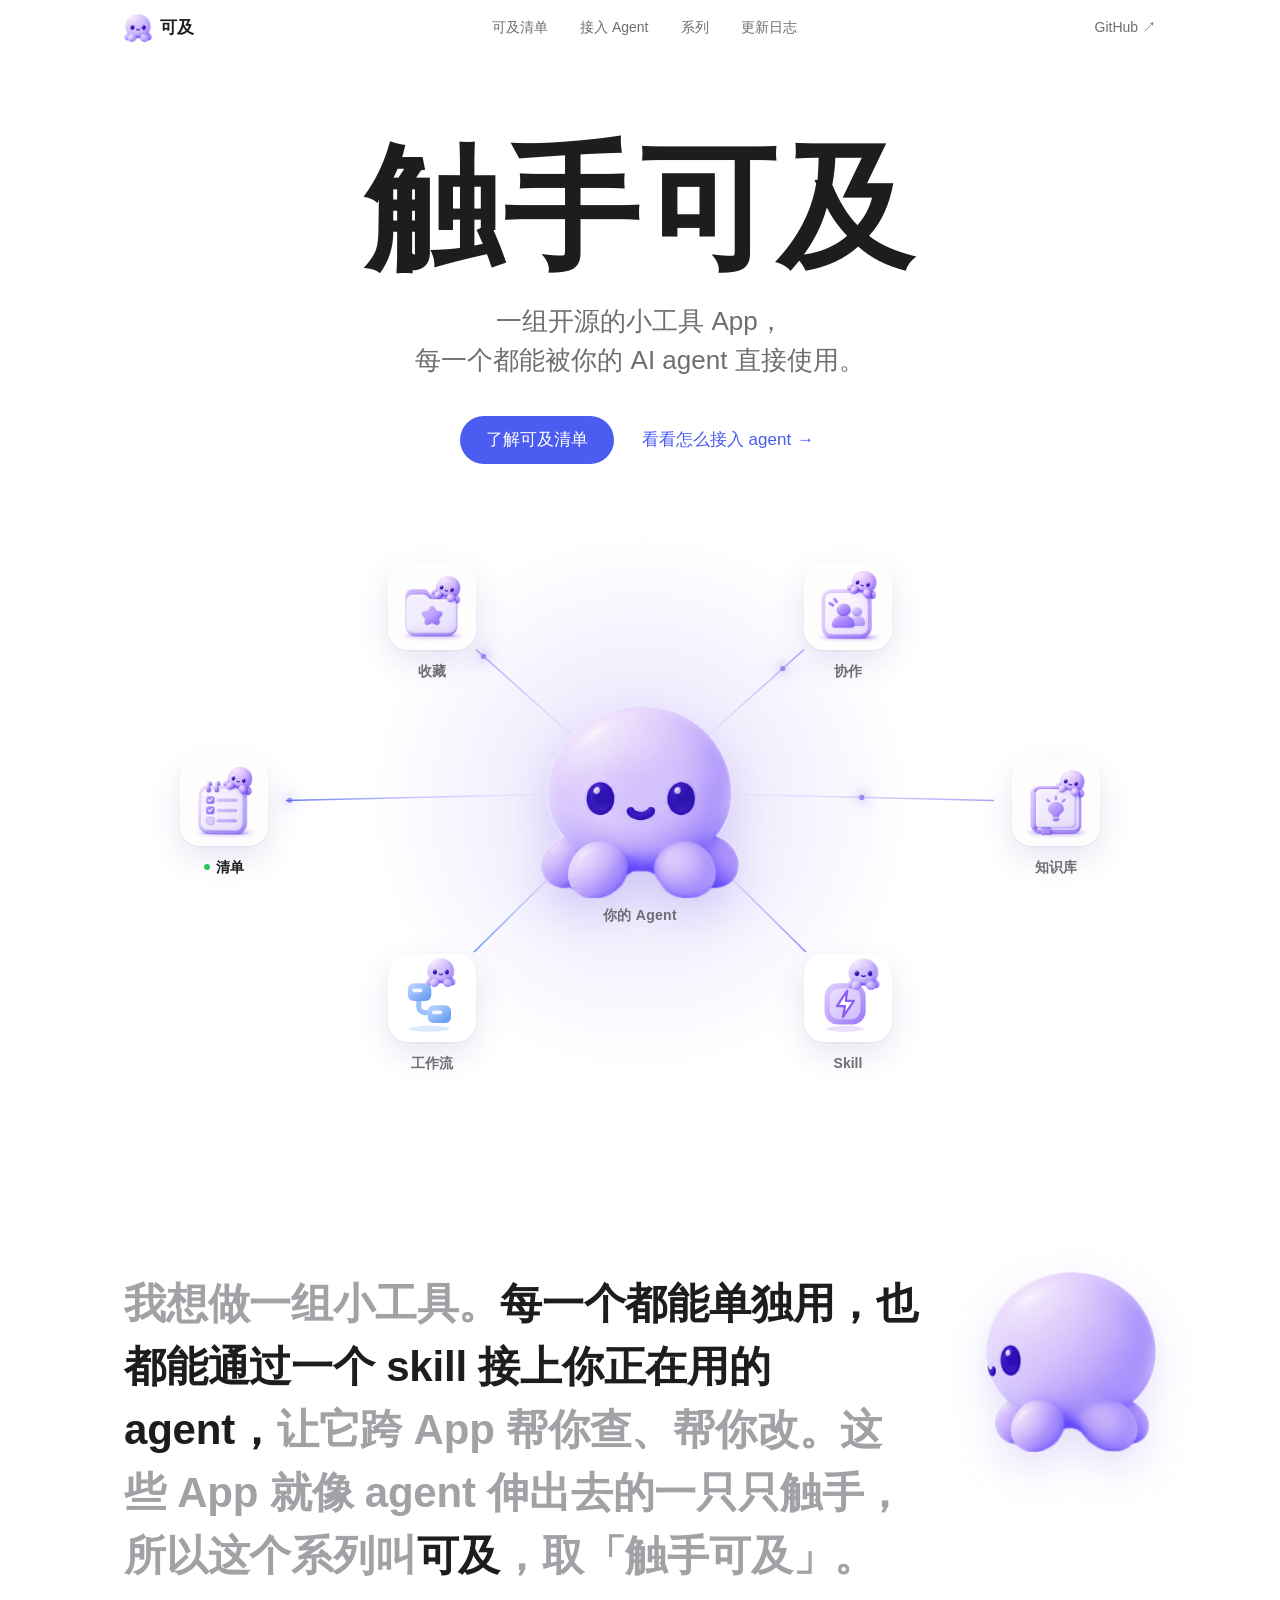
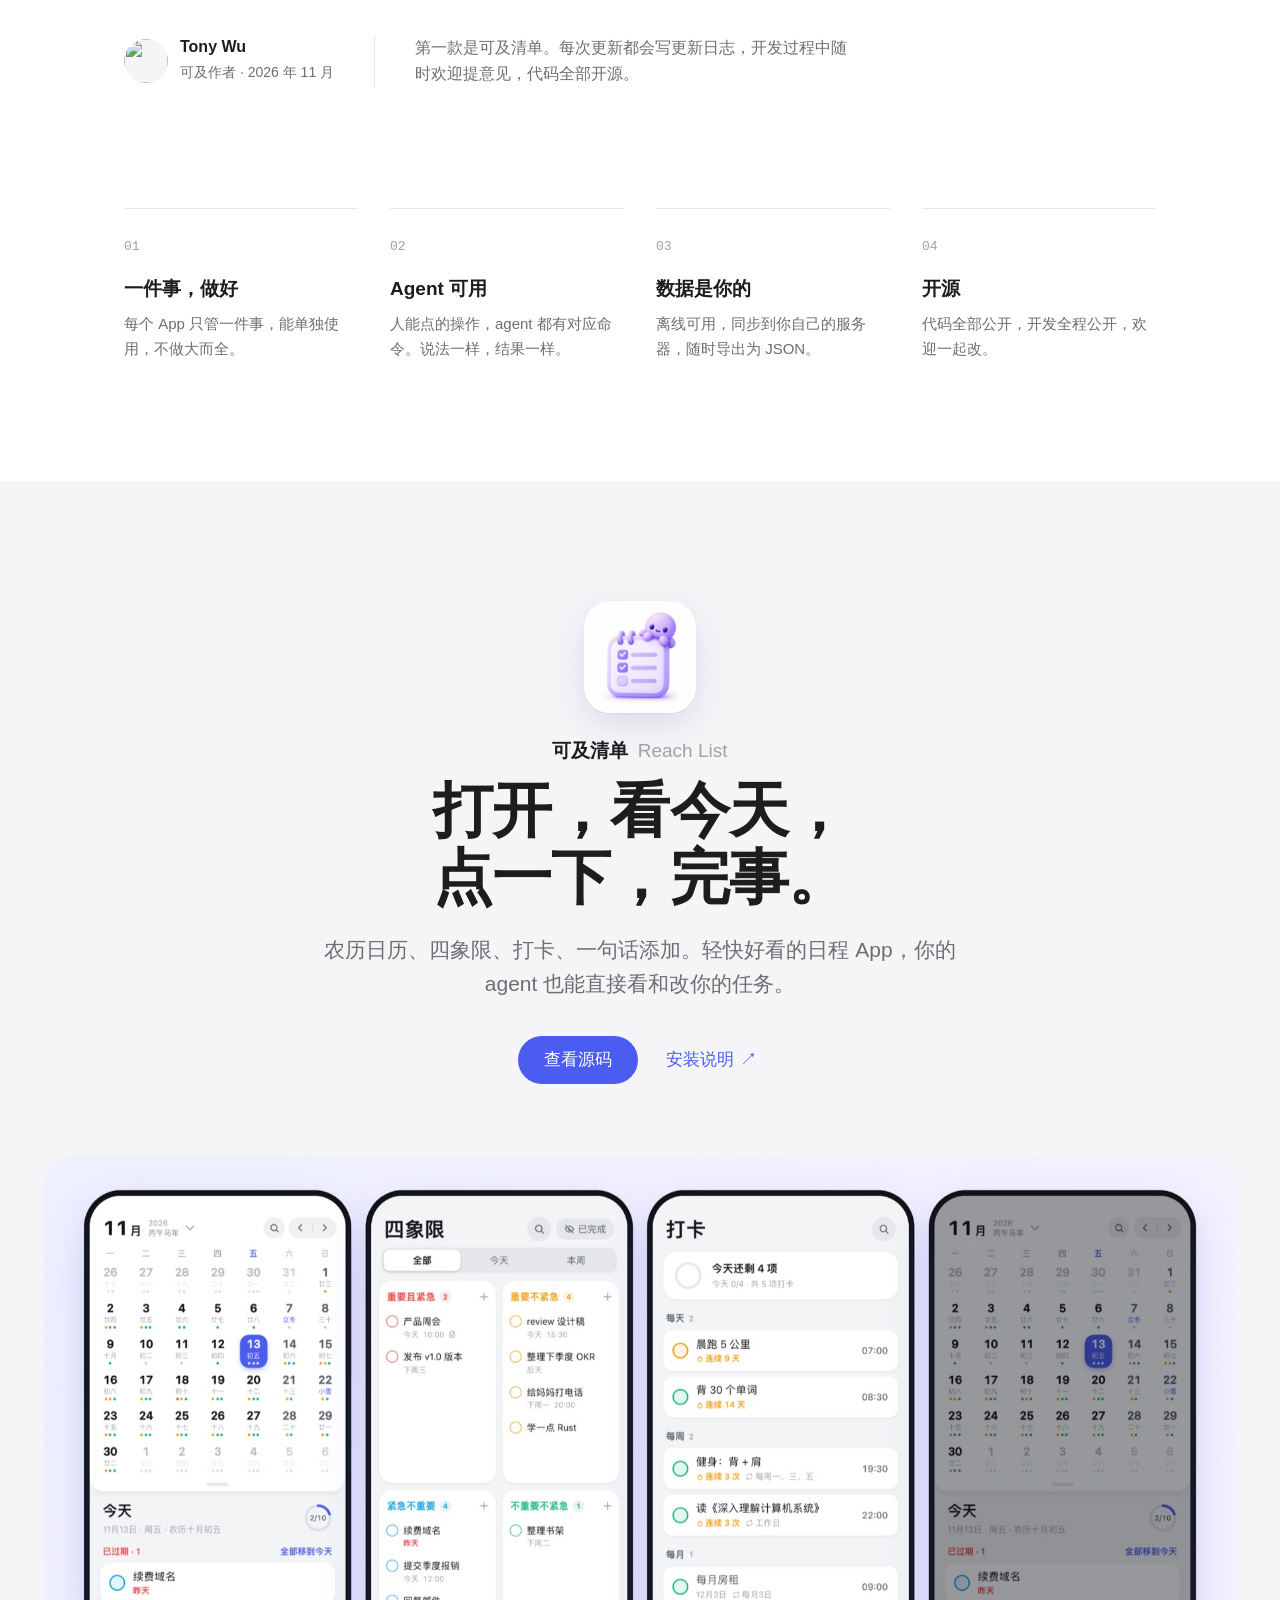
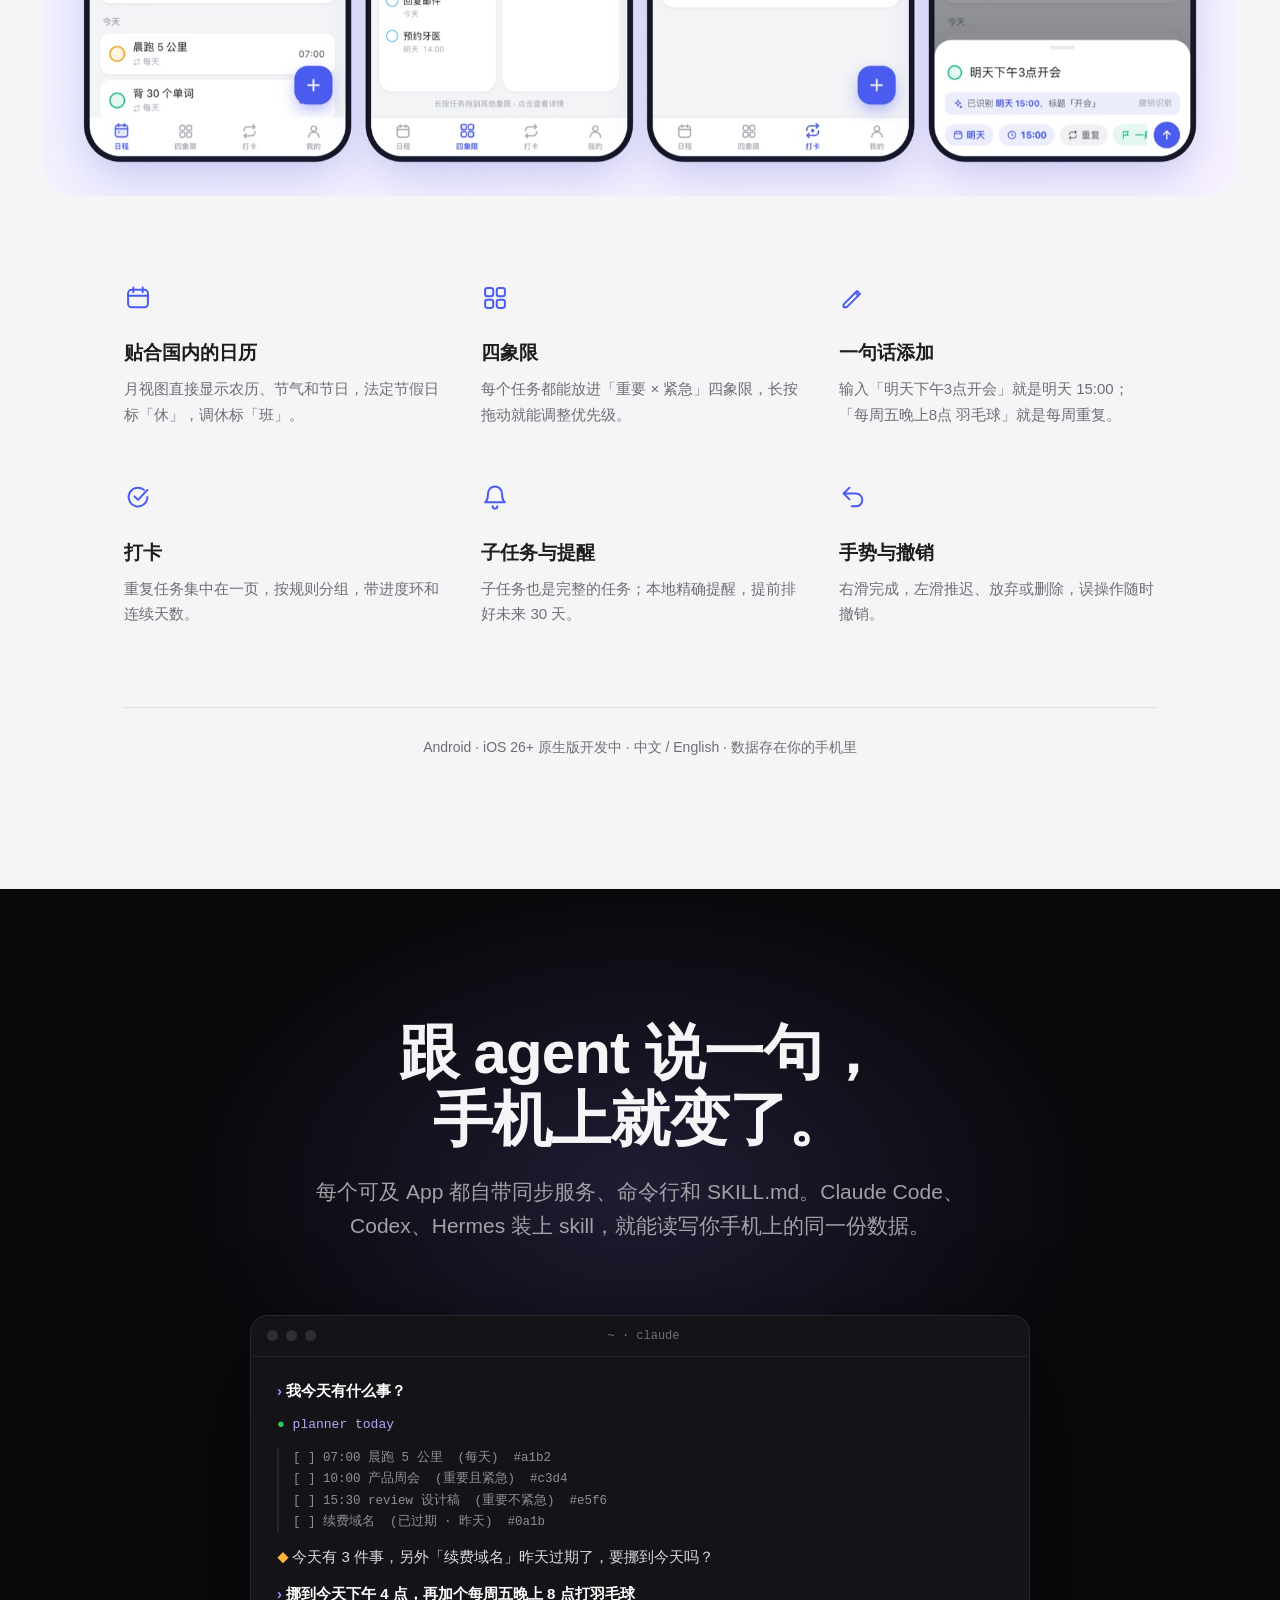
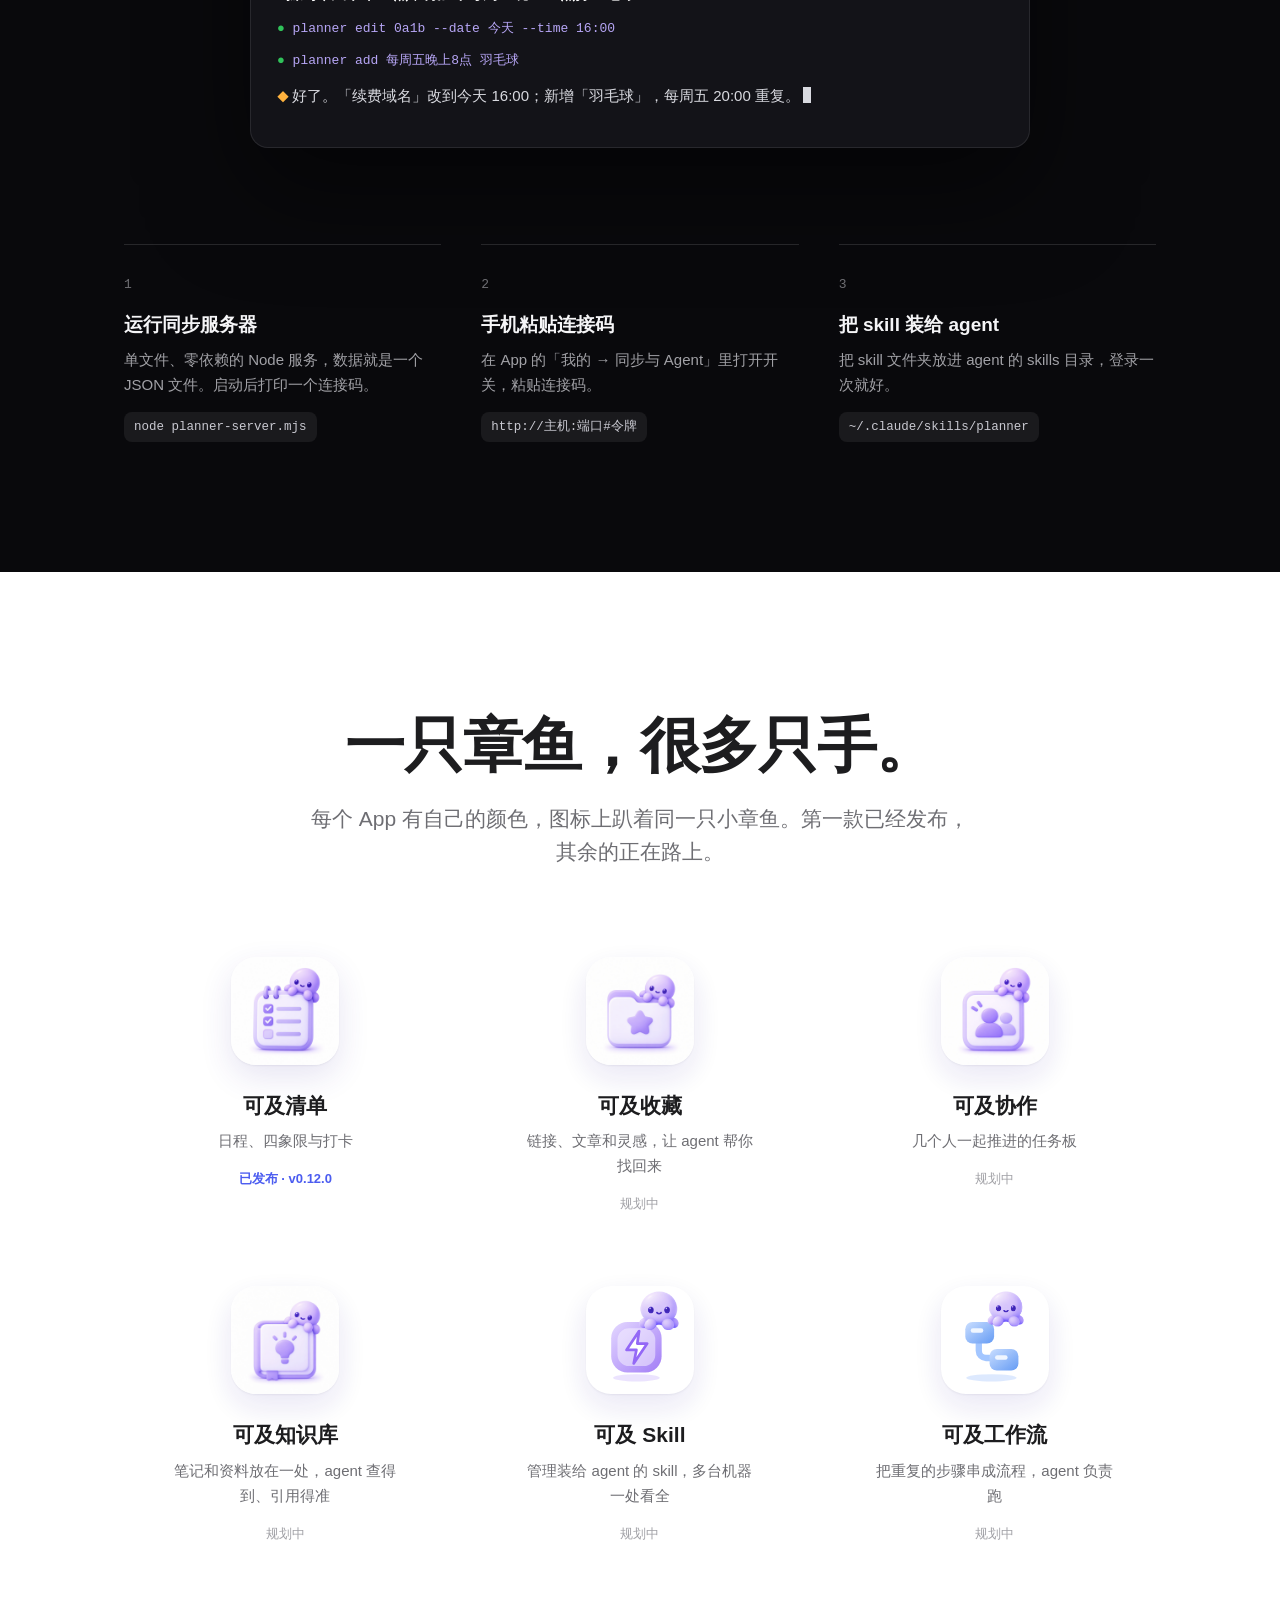
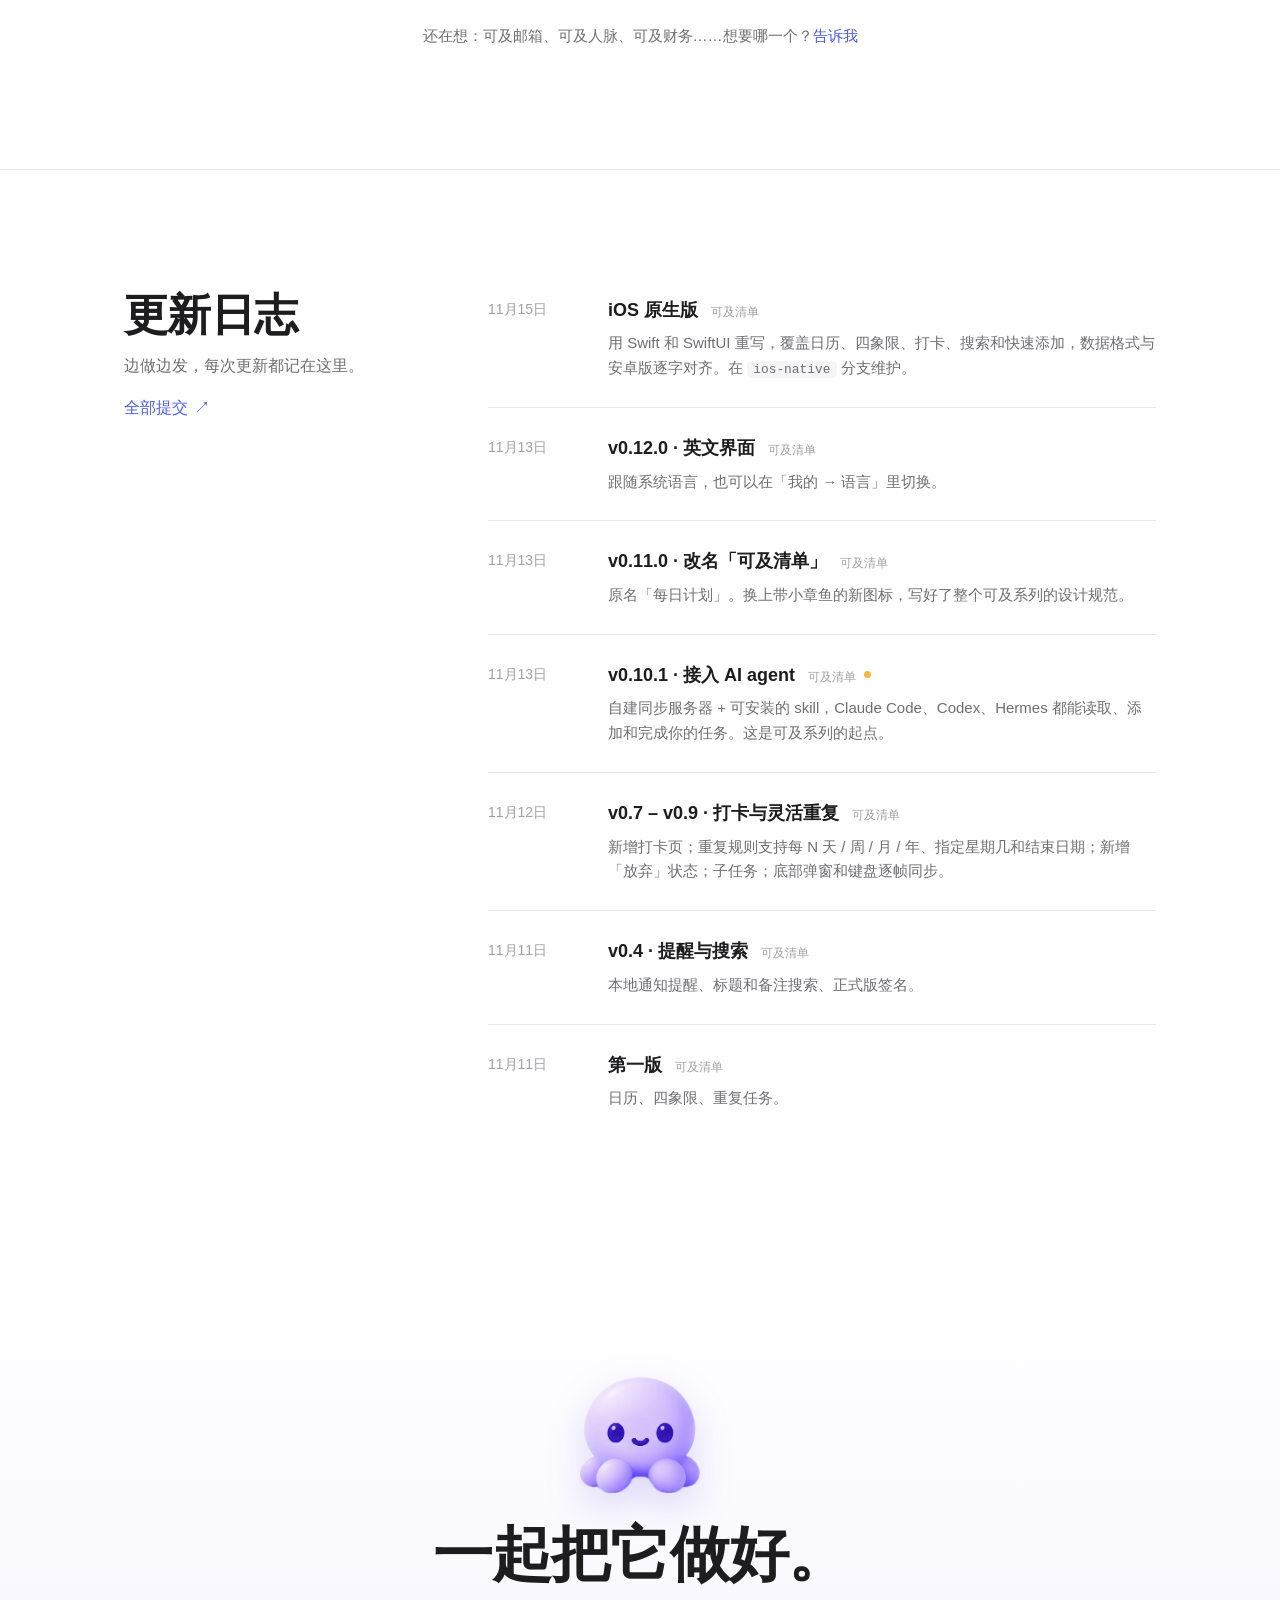
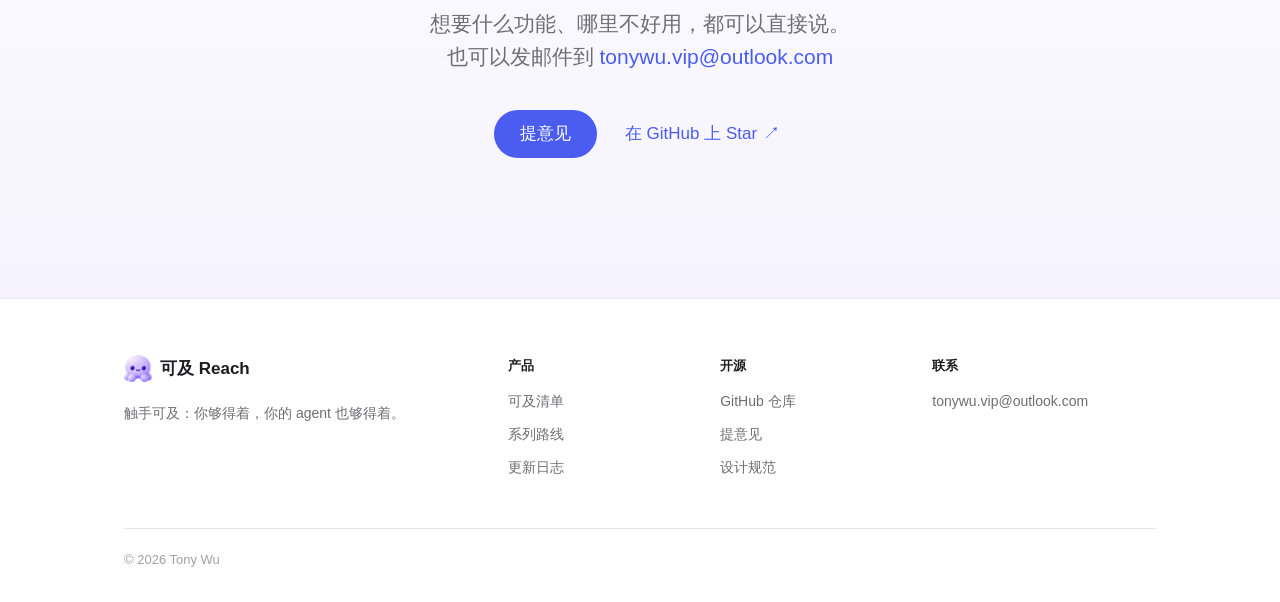
==== index.html @ 7303268c "Add the 可及 (Reach) series website Landing page for the Reach family of agent-ready apps: hero with t" ====
<!doctype html>
<html lang="zh-CN">
<head>
<meta charset="utf-8">
<meta name="viewport" content="width=device-width, initial-scale=1, viewport-fit=cover">
<title>可及 · 触手可及</title>
<meta name="description" content="可及（Reach）是一组开源的小工具 App：清单、收藏、协作、知识库、Skill、工作流……每一个都能通过一个 skill 接入你正在用的 AI agent。">
<meta property="og:title" content="可及 · 触手可及">
<meta property="og:description" content="一组能被你的 AI agent 直接使用的开源工具 App。第一款：可及清单。">
<meta property="og:image" content="assets/list-hero.jpg">
<meta name="theme-color" content="#FFFFFF" media="(prefers-color-scheme: light)">
<meta name="theme-color" content="#0B0B0E" media="(prefers-color-scheme: dark)">
<link rel="icon" href="assets/favicon-64.png?v=2" type="image/png" sizes="64x64">
<link rel="icon" href="favicon.ico?v=2" sizes="any">
<link rel="apple-touch-icon" href="assets/apple-touch-icon.png">
<link rel="stylesheet" href="style.css">
</head>
<body>

<!-- Mascot + family icons. Every icon: pastel object, lavender octopus peeking over its top-right corner. -->
<svg width="0" height="0" style="position:absolute" aria-hidden="true">
  <defs>
    <linearGradient id="g-violet" x1="0" y1="0" x2="1" y2="1"><stop offset="0" stop-color="#E2D5FF"/><stop offset="1" stop-color="#9A72F6"/></linearGradient>
    <linearGradient id="g-blue" x1="0" y1="0" x2="1" y2="1"><stop offset="0" stop-color="#C6DCFF"/><stop offset="1" stop-color="#5893F4"/></linearGradient>
    <symbol id="i-skill" viewBox="0 0 120 120">
      <ellipse cx="56" cy="102" rx="26" ry="4" fill="#8B5CF6" opacity=".18"/>
      <rect x="28" y="40" width="56" height="56" rx="18" fill="url(#g-violet)"/>
      <rect x="35" y="47" width="42" height="42" rx="13" fill="#F6F1FF" opacity=".55"/>
      <path d="M59 50 45 71h11l-3 15 15-22H57z" fill="#fff" stroke="#8B5CF6" stroke-width="3" stroke-linejoin="round"/>
      <image href="assets/octo-front.png" x="59" y="6" width="44" height="43"/>
    </symbol>
    <symbol id="i-flow" viewBox="0 0 120 120">
      <ellipse cx="56" cy="102" rx="28" ry="4" fill="#3B82F6" opacity=".18"/>
      <path d="M42 60v12a8 8 0 0 0 8 8h6" fill="none" stroke="#9CC2FF" stroke-width="7" stroke-linecap="round"/>
      <rect x="27" y="40" width="32" height="24" rx="8" fill="url(#g-blue)"/>
      <rect x="54" y="70" width="32" height="24" rx="8" fill="url(#g-blue)"/>
      <rect x="33" y="47" width="14" height="5" rx="2.5" fill="#EFF6FF"/>
      <rect x="60" y="77" width="14" height="5" rx="2.5" fill="#EFF6FF"/>
      <image href="assets/octo-front.png" x="52" y="6" width="40" height="39"/>
    </symbol>
  </defs>
</svg>

<header class="nav" id="top">
  <div class="wrap nav-in">
    <a class="brand" href="#top" aria-label="可及首页">
      <img class="brand-octo" src="assets/octo-128.png" alt="" width="28" height="27">
      <span>可及</span>
    </a>
    <nav class="nav-links">
      <a href="#list">可及清单</a>
      <a href="#agent">接入 Agent</a>
      <a href="#family">系列</a>
      <a href="#changelog">更新日志</a>
    </nav>
    <a class="nav-gh" href="https://github.com/TonyWu2333/reachlist" target="_blank" rel="noopener">GitHub <span aria-hidden="true">↗</span></a>
  </div>
</header>

<main>

<!-- ============ Hero ============ -->
<section class="hero">
  <div class="wrap">
    <h1>触手可及</h1>
    <p class="hero-sub">一组开源的小工具 App，<br>每一个都能被你的 AI agent 直接使用。</p>
    <div class="hero-cta">
      <a class="btn btn-primary" href="#list">了解可及清单</a>
      <a class="btn btn-text" href="#agent">看看怎么接入 agent <span aria-hidden="true">→</span></a>
    </div>
  </div>

  <div class="stage" id="stage" aria-label="你的 agent 通过触手连接可及系列的各个 App">
    <svg class="arms" id="arms" aria-hidden="true"></svg>
    <div class="core">
      <img class="octo" src="assets/octo-front.png" alt="">
      <span class="core-label">你的 Agent</span>
    </div>
    <a class="orb live" href="#list" style="--a:180deg; --c:#4B5CF0"><span class="icon"><img src="assets/list-icon.png" alt=""></span><b>清单</b></a>
    <a class="orb" href="#family"    style="--a:240deg; --c:#9B87F5"><span class="icon"><img src="assets/saved-icon.png" alt=""></span><b>收藏</b></a>
    <a class="orb" href="#family"    style="--a:300deg; --c:#9B87F5"><span class="icon"><img src="assets/team-icon.png" alt=""></span><b>协作</b></a>
    <a class="orb" href="#family"    style="--a:0deg; --c:#9B87F5"><span class="icon"><img src="assets/notes-icon.png" alt=""></span><b>知识库</b></a>
    <a class="orb" href="#family"    style="--a:60deg; --c:#8B5CF6"><span class="icon"><svg viewBox="0 0 120 120"><use href="#i-skill"/></svg></span><b>Skill</b></a>
    <a class="orb" href="#family"    style="--a:120deg; --c:#3B82F6"><span class="icon"><svg viewBox="0 0 120 120"><use href="#i-flow"/></svg></span><b>工作流</b></a>
  </div>
</section>

<!-- ============ Manifesto ============ -->
<section class="manifesto" id="story">
  <div class="wrap">
    <img class="m-octo" src="assets/octo-side.png" alt="" loading="lazy">
    <p class="m-text">我想做一组小工具。<strong>每一个都能单独用，也都能通过一个 skill 接上你正在用的 agent，</strong>让它跨 App 帮你查、帮你改。这些 App 就像 agent 伸出去的一只只触手，所以这个系列叫<strong>可及</strong>，取「触手可及」。</p>
    <div class="m-foot">
      <div class="m-author">
        <img src="https://github.com/TonyWu2333.png?size=96" alt="" width="44" height="44" loading="lazy">
        <div><b>Tony Wu</b><span>可及作者 · 2026 年 11 月</span></div>
      </div>
      <p class="m-note">第一款是可及清单。每次更新都会写更新日志，开发过程中随时欢迎提意见，代码全部开源。</p>
    </div>

    <div class="principles">
      <div><span>01</span><h3>一件事，做好</h3><p>每个 App 只管一件事，能单独使用，不做大而全。</p></div>
      <div><span>02</span><h3>Agent 可用</h3><p>人能点的操作，agent 都有对应命令。说法一样，结果一样。</p></div>
      <div><span>03</span><h3>数据是你的</h3><p>离线可用，同步到你自己的服务器，随时导出为 JSON。</p></div>
      <div><span>04</span><h3>开源</h3><p>代码全部公开，开发全程公开，欢迎一起改。</p></div>
    </div>
  </div>
</section>

<!-- ============ Reach List ============ -->
<section class="product" id="list">
  <div class="wrap">
    <div class="product-head">
      <img class="product-icon" src="assets/list-icon.png" alt="可及清单图标" width="112" height="112">
      <p class="product-name">可及清单 <span>Reach List</span></p>
      <h2>打开，看今天，<br>点一下，完事。</h2>
      <p class="lead">农历日历、四象限、打卡、一句话添加。轻快好看的日程 App，你的 agent 也能直接看和改你的任务。</p>
      <div class="product-cta">
        <a class="btn btn-primary" href="https://github.com/TonyWu2333/reachlist" target="_blank" rel="noopener">查看源码</a>
        <a class="btn btn-text" href="https://github.com/TonyWu2333/reachlist#-安装" target="_blank" rel="noopener">安装说明 <span aria-hidden="true">↗</span></a>
      </div>
    </div>
  </div>

  <div class="wrap wide">
    <figure class="screens"><img src="assets/list-hero.jpg" alt="可及清单界面：日历、四象限、打卡、快速添加" loading="lazy"></figure>
  </div>

  <div class="wrap">
    <div class="features">
      <div>
        <svg viewBox="0 0 24 24"><rect x="3.5" y="5" width="17" height="15" rx="3"/><path d="M3.5 10h17M8 3v4M16 3v4"/></svg>
        <h3>贴合国内的日历</h3><p>月视图直接显示农历、节气和节日，法定节假日标「休」，调休标「班」。</p>
      </div>
      <div>
        <svg viewBox="0 0 24 24"><rect x="3.5" y="3.5" width="7" height="7" rx="2"/><rect x="13.5" y="3.5" width="7" height="7" rx="2"/><rect x="3.5" y="13.5" width="7" height="7" rx="2"/><rect x="13.5" y="13.5" width="7" height="7" rx="2"/></svg>
        <h3>四象限</h3><p>每个任务都能放进「重要 × 紧急」四象限，长按拖动就能调整优先级。</p>
      </div>
      <div>
        <svg viewBox="0 0 24 24"><path d="M4 17.5V20h2.5L18 8.5 15.5 6z"/><path d="M14 7.5 16.5 10"/></svg>
        <h3>一句话添加</h3><p>输入「明天下午3点开会」就是明天 15:00；「每周五晚上8点 羽毛球」就是每周重复。</p>
      </div>
      <div>
        <svg viewBox="0 0 24 24"><path d="M20 12a8 8 0 1 1-3-6.2"/><path d="m9 11.5 3 3 8-8.5"/></svg>
        <h3>打卡</h3><p>重复任务集中在一页，按规则分组，带进度环和连续天数。</p>
      </div>
      <div>
        <svg viewBox="0 0 24 24"><path d="M6 9a6 6 0 1 1 12 0c0 6 2.5 7.5 2.5 7.5h-17S6 15 6 9z"/><path d="M10 20a2 2 0 0 0 4 0"/></svg>
        <h3>子任务与提醒</h3><p>子任务也是完整的任务；本地精确提醒，提前排好未来 30 天。</p>
      </div>
      <div>
        <svg viewBox="0 0 24 24"><path d="M9 14 4 9l5-5"/><path d="M4 9h10.5a5.5 5.5 0 0 1 0 11H11"/></svg>
        <h3>手势与撤销</h3><p>右滑完成，左滑推迟、放弃或删除，误操作随时撤销。</p>
      </div>
    </div>
    <p class="specs">Android&nbsp;·&nbsp;iOS 26+ 原生版开发中&nbsp;·&nbsp;中文 / English&nbsp;·&nbsp;数据存在你的手机里</p>
  </div>
</section>

<!-- ============ Agent ============ -->
<section class="agent" id="agent">
  <div class="wrap">
    <div class="agent-head">
      <h2>跟 agent 说一句，<br>手机上就变了。</h2>
      <p class="lead">每个可及 App 都自带同步服务、命令行和 SKILL.md。Claude Code、Codex、Hermes 装上 skill，就能读写你手机上的同一份数据。</p>
    </div>

    <div class="term" role="img" aria-label="和 agent 对话的示例">
      <div class="term-bar"><i></i><i></i><i></i><span>~ · claude</span></div>
      <div class="term-body">
        <p class="t-user">我今天有什么事？</p>
        <p class="t-tool">planner today</p>
        <pre class="t-out">[ ] 07:00 晨跑 5 公里  (每天)  #a1b2
[ ] 10:00 产品周会  (重要且紧急)  #c3d4
[ ] 15:30 review 设计稿  (重要不紧急)  #e5f6
[ ] 续费域名  (已过期 · 昨天)  #0a1b</pre>
        <p class="t-ai">今天有 3 件事，另外「续费域名」昨天过期了，要挪到今天吗？</p>
        <p class="t-user">挪到今天下午 4 点，再加个每周五晚上 8 点打羽毛球</p>
        <p class="t-tool">planner edit 0a1b --date 今天 --time 16:00</p>
        <p class="t-tool">planner add 每周五晚上8点 羽毛球</p>
        <p class="t-ai">好了。「续费域名」改到今天 16:00；新增「羽毛球」，每周五 20:00 重复。<span class="caret"></span></p>
      </div>
    </div>

    <ol class="steps">
      <li>
        <span class="step-n">1</span>
        <h3>运行同步服务器</h3>
        <p>单文件、零依赖的 Node 服务，数据就是一个 JSON 文件。启动后打印一个连接码。</p>
        <code>node planner-server.mjs</code>
      </li>
      <li>
        <span class="step-n">2</span>
        <h3>手机粘贴连接码</h3>
        <p>在 App 的「我的 → 同步与 Agent」里打开开关，粘贴连接码。</p>
        <code>http://主机:端口#令牌</code>
      </li>
      <li>
        <span class="step-n">3</span>
        <h3>把 skill 装给 agent</h3>
        <p>把 skill 文件夹放进 agent 的 skills 目录，登录一次就好。</p>
        <code>~/.claude/skills/planner</code>
      </li>
    </ol>
  </div>
</section>

<!-- ============ Family ============ -->
<section class="family" id="family">
  <div class="wrap">
    <div class="section-head center">
      <h2>一只章鱼，很多只手。</h2>
      <p class="lead">每个 App 有自己的颜色，图标上趴着同一只小章鱼。第一款已经发布，其余的正在路上。</p>
    </div>

    <div class="lineup">
      <a class="lu live" href="#list">
        <span class="icon"><img src="assets/list-icon.png" alt=""></span>
        <h3>可及清单</h3>
        <p>日程、四象限与打卡</p>
        <span class="status on">已发布 · v0.12.0</span>
      </a>
      <div class="lu">
        <span class="icon"><img src="assets/saved-icon.png" alt=""></span>
        <h3>可及收藏</h3>
        <p>链接、文章和灵感，让 agent 帮你找回来</p>
        <span class="status">规划中</span>
      </div>
      <div class="lu">
        <span class="icon"><img src="assets/team-icon.png" alt=""></span>
        <h3>可及协作</h3>
        <p>几个人一起推进的任务板</p>
        <span class="status">规划中</span>
      </div>
      <div class="lu">
        <span class="icon"><img src="assets/notes-icon.png" alt=""></span>
        <h3>可及知识库</h3>
        <p>笔记和资料放在一处，agent 查得到、引用得准</p>
        <span class="status">规划中</span>
      </div>
      <div class="lu">
        <span class="icon"><svg viewBox="0 0 120 120"><use href="#i-skill"/></svg></span>
        <h3>可及 Skill</h3>
        <p>管理装给 agent 的 skill，多台机器一处看全</p>
        <span class="status">规划中</span>
      </div>
      <div class="lu">
        <span class="icon"><svg viewBox="0 0 120 120"><use href="#i-flow"/></svg></span>
        <h3>可及工作流</h3>
        <p>把重复的步骤串成流程，agent 负责跑</p>
        <span class="status">规划中</span>
      </div>
    </div>
    <p class="more">还在想：可及邮箱、可及人脉、可及财务……想要哪一个？<a href="https://github.com/TonyWu2333/reachlist/issues" target="_blank" rel="noopener">告诉我</a></p>
  </div>
</section>

<!-- ============ Changelog ============ -->
<section class="changelog" id="changelog">
  <div class="wrap log-grid">
    <div class="log-side">
      <h2>更新日志</h2>
      <p>边做边发，每次更新都记在这里。</p>
      <a class="btn btn-text" href="https://github.com/TonyWu2333/reachlist/commits/main" target="_blank" rel="noopener">全部提交 <span aria-hidden="true">↗</span></a>
    </div>
    <ol class="log">
      <li><time>11月15日</time><div><h3>iOS 原生版 <em>可及清单</em></h3><p>用 Swift 和 SwiftUI 重写，覆盖日历、四象限、打卡、搜索和快速添加，数据格式与安卓版逐字对齐。在 <code>ios-native</code> 分支维护。</p></div></li>
      <li><time>11月13日</time><div><h3>v0.12.0 · 英文界面 <em>可及清单</em></h3><p>跟随系统语言，也可以在「我的 → 语言」里切换。</p></div></li>
      <li><time>11月13日</time><div><h3>v0.11.0 · 改名「可及清单」 <em>可及清单</em></h3><p>原名「每日计划」。换上带小章鱼的新图标，写好了整个可及系列的设计规范。</p></div></li>
      <li class="key"><time>11月13日</time><div><h3>v0.10.1 · 接入 AI agent <em>可及清单</em></h3><p>自建同步服务器 + 可安装的 skill，Claude Code、Codex、Hermes 都能读取、添加和完成你的任务。这是可及系列的起点。</p></div></li>
      <li><time>11月12日</time><div><h3>v0.7 – v0.9 · 打卡与灵活重复 <em>可及清单</em></h3><p>新增打卡页；重复规则支持每 N 天 / 周 / 月 / 年、指定星期几和结束日期；新增「放弃」状态；子任务；底部弹窗和键盘逐帧同步。</p></div></li>
      <li><time>11月11日</time><div><h3>v0.4 · 提醒与搜索 <em>可及清单</em></h3><p>本地通知提醒、标题和备注搜索、正式版签名。</p></div></li>
      <li><time>11月11日</time><div><h3>第一版 <em>可及清单</em></h3><p>日历、四象限、重复任务。</p></div></li>
    </ol>
  </div>
</section>

<!-- ============ CTA ============ -->
<section class="join">
  <div class="wrap">
    <img class="join-octo" src="assets/octo-front.png" alt="" loading="lazy">
    <h2>一起把它做好。</h2>
    <p class="lead">想要什么功能、哪里不好用，都可以直接说。<br>也可以发邮件到 <a class="mail" href="mailto:tonywu.vip@outlook.com">tonywu.vip@outlook.com</a></p>
    <div class="hero-cta">
      <a class="btn btn-primary" href="https://github.com/TonyWu2333/reachlist/issues/new" target="_blank" rel="noopener">提意见</a>
      <a class="btn btn-text" href="https://github.com/TonyWu2333/reachlist" target="_blank" rel="noopener">在 GitHub 上 Star <span aria-hidden="true">↗</span></a>
    </div>
  </div>
</section>

</main>

<footer class="foot">
  <div class="wrap">
    <div class="foot-grid">
      <div class="foot-brand">
        <span class="brand">
          <img class="brand-octo" src="assets/octo-128.png" alt="" width="28" height="27">
          <span>可及 Reach</span>
        </span>
        <p>触手可及：你够得着，你的 agent 也够得着。</p>
      </div>
      <div class="foot-col">
        <h4>产品</h4>
        <a href="#list">可及清单</a>
        <a href="#family">系列路线</a>
        <a href="#changelog">更新日志</a>
      </div>
      <div class="foot-col">
        <h4>开源</h4>
        <a href="https://github.com/TonyWu2333/reachlist" target="_blank" rel="noopener">GitHub 仓库</a>
        <a href="https://github.com/TonyWu2333/reachlist/issues" target="_blank" rel="noopener">提意见</a>
        <a href="https://github.com/TonyWu2333/reachlist/blob/main/docs/DESIGN.md" target="_blank" rel="noopener">设计规范</a>
      </div>
      <div class="foot-col">
        <h4>联系</h4>
        <a href="mailto:tonywu.vip@outlook.com">tonywu.vip@outlook.com</a>
      </div>
    </div>
    <p class="foot-copy">© 2026 Tony Wu</p>
  </div>
</footer>

<script src="main.js"></script>
</body>
</html>
---- style.css ----
/* 可及 series site. Colours follow reachlist/docs/DESIGN.md; layout is editorial: type, space and hairlines, few boxes. */
:root {
  --bg: #FFFFFF;
  --bg-soft: #F5F5F7;
  --text: #1D1D1F;
  --text-2: #6E6E73;
  --text-3: #A1A1A6;
  --line: rgba(0, 0, 0, .09);
  --accent: #4B5CF0;
  --accent-soft: rgba(75, 92, 240, .09);
  --on-accent: #FFFFFF;
  --lavender: #B7A6F6;
  --reach: #FFB23E;
  --icon-shadow: 0 1px 2px rgba(20, 20, 50, .06), 0 12px 32px rgba(60, 40, 160, .12);
  --ease: cubic-bezier(.32, .72, 0, 1);
  --font: -apple-system, BlinkMacSystemFont, "PingFang SC", "HarmonyOS Sans SC", "MiSans", "Noto Sans SC", "Microsoft YaHei", sans-serif;
  --mono: ui-monospace, "SF Mono", "JetBrains Mono", Menlo, Consolas, monospace;
  color-scheme: light;
}
@media (prefers-color-scheme: dark) {
  :root {
    --bg: #0B0B0E;
    --bg-soft: #151518;
    --text: #F5F5F7;
    --text-2: #A1A1A6;
    --text-3: #6E6E73;
    --line: rgba(255, 255, 255, .11);
    --accent: #7C8AFF;
    --accent-soft: rgba(124, 138, 255, .14);
    --on-accent: #0B0B0E;
    --icon-shadow: 0 0 0 1px rgba(255, 255, 255, .08), 0 12px 32px rgba(0, 0, 0, .5);
    color-scheme: dark;
  }
}

* { box-sizing: border-box; }
html { scroll-behavior: smooth; scroll-padding-top: 64px; -webkit-text-size-adjust: 100%; }
body { margin: 0; background: var(--bg); color: var(--text); font: 400 17px/1.65 var(--font); -webkit-font-smoothing: antialiased; overflow-x: hidden; }
img { max-width: 100%; display: block; }
a { color: inherit; text-decoration: none; }
code { font-family: var(--mono); font-size: .86em; }
h1, h2, h3, h4, p { margin: 0; }
h1, h2 { font-weight: 700; letter-spacing: -.015em; line-height: 1.12; text-wrap: balance; }
.lead, .m-text { text-wrap: pretty; }

.wrap { max-width: 1080px; margin: 0 auto; padding: 0 24px; }
.wrap.wide { max-width: 1240px; }
.center { text-align: center; }
.lead { font-size: 21px; line-height: 1.6; color: var(--text-2); max-width: 32em; }
.center .lead { margin-left: auto; margin-right: auto; }
section h2 { font-size: clamp(36px, 5.4vw, 60px); }

/* ---------- Brand ---------- */
.brand { display: inline-flex; align-items: center; gap: 8px; font-weight: 650; font-size: 17px; }
.brand-octo { width: 28px; height: auto; }

/* ---------- Nav ---------- */
.nav { position: sticky; top: 0; z-index: 20; background: color-mix(in srgb, var(--bg) 78%, transparent); backdrop-filter: saturate(1.8) blur(20px); -webkit-backdrop-filter: saturate(1.8) blur(20px); border-bottom: 1px solid transparent; transition: border-color .3s; }
.nav.scrolled { border-bottom-color: var(--line); }
.nav-in { display: flex; align-items: center; height: 56px; }
.nav-links { display: flex; gap: 32px; margin: 0 auto; font-size: 14px; color: var(--text-2); }
.nav-links a:hover, .nav-gh:hover { color: var(--text); }
.nav-gh { font-size: 14px; color: var(--text-2); }

/* ---------- Buttons ---------- */
.btn { display: inline-flex; align-items: center; gap: 6px; height: 48px; padding: 0 26px; border-radius: 99px; font-size: 17px; font-weight: 500; white-space: nowrap; transition: transform .18s, background .2s, opacity .2s; }
.btn:active { transform: scale(.97); }
.btn-primary { background: var(--accent); color: var(--on-accent); }
.btn-primary:hover { background: color-mix(in srgb, var(--accent) 86%, #000); }
.btn-text { padding: 0 6px; color: var(--accent); }
.btn-text:hover span { transform: translateX(3px); }
.btn-text span { display: inline-block; transition: transform .2s var(--ease); }
.hero-cta, .product-cta { display: flex; justify-content: center; align-items: center; flex-wrap: wrap; gap: 14px 22px; margin-top: 36px; }

/* ---------- Hero ---------- */
.hero { padding: 72px 0 40px; text-align: center; position: relative; }
.hero h1 { margin-top: 8px; font-size: clamp(64px, 12vw, 136px); font-weight: 750; letter-spacing: .01em; line-height: 1.05; }
.hero-sub { margin-top: 22px; font-size: clamp(20px, 2.4vw, 26px); line-height: 1.5; color: var(--text-2); font-weight: 450; }

.stage { --rx: 40%; --ry: 39%; position: relative; max-width: 1040px; margin: 48px auto 0; aspect-ratio: 1040 / 580; }
.stage::before { content: ""; position: absolute; left: 50%; top: 50%; width: 52%; aspect-ratio: 1; transform: translate(-50%, -50%); background: radial-gradient(closest-side, color-mix(in srgb, var(--lavender) 34%, transparent), transparent); z-index: -1; }
.arms .line { fill: none; stroke-width: 1.5; stroke-linecap: round; }
.arms .spark { filter: drop-shadow(0 0 4px currentColor) drop-shadow(0 0 10px currentColor); }
.arms { position: absolute; inset: 0; width: 100%; height: 100%; overflow: visible; pointer-events: none; }
.core { position: absolute; left: 50%; top: 50%; width: 19%; transform: translate(-50%, -50%); z-index: 1; }
.octo { display: block; width: 100%; height: auto; animation: bob 4.5s ease-in-out infinite alternate; filter: drop-shadow(0 18px 22px rgba(110, 86, 230, .22)); }
@keyframes bob { from { transform: translateY(-5px); } to { transform: translateY(5px); } }
.core-label { position: absolute; left: 50%; top: 100%; transform: translateX(-50%); white-space: nowrap; margin-top: 6px; font-size: 14px; font-weight: 600; color: var(--text-2); letter-spacing: .02em; }

.icon { display: block; aspect-ratio: 1; border-radius: 23%; background: #FFF; box-shadow: var(--icon-shadow); overflow: hidden; }
.icon img, .icon svg { width: 100%; height: 100%; display: block; }
.orb { position: absolute; left: calc(50% + var(--rx) * cos(var(--a))); top: calc(50% + var(--ry) * sin(var(--a))); transform: translate(-50%, -50%); z-index: 1; }
.orb .icon { width: clamp(56px, 8.2vw, 88px); transition: transform .35s var(--ease); }
.orb:hover .icon { transform: translateY(-4px) scale(1.04); }
.orb b { position: absolute; left: 50%; top: 100%; transform: translateX(-50%); margin-top: 10px; white-space: nowrap; font-size: 14px; font-weight: 600; color: var(--text-2); }
.orb.live b { color: var(--text); }
.orb.live b::before { content: ""; display: inline-block; width: 6px; height: 6px; margin-right: 6px; border-radius: 50%; background: #30C25A; vertical-align: 2px; }

/* ---------- Manifesto ---------- */
.manifesto { padding: 140px 0 120px; }
.manifesto .wrap { position: relative; }
.m-octo { position: absolute; right: 24px; top: 0; width: 170px; height: auto; filter: drop-shadow(0 16px 20px rgba(110, 86, 230, .18)); }
.m-text { max-width: 19em; font-size: clamp(26px, 3.6vw, 42px); line-height: 1.5; font-weight: 650; letter-spacing: -.005em; color: var(--text-3); }
.m-text strong { color: var(--text); font-weight: 650; }
.m-foot { display: flex; align-items: center; gap: 40px; margin-top: 48px; flex-wrap: wrap; }
.m-author { display: flex; align-items: center; gap: 12px; }
.m-author img { width: 44px; height: 44px; border-radius: 50%; background: var(--bg-soft); }
.m-author b { display: block; font-size: 16px; font-weight: 600; line-height: 1.3; }
.m-author span { font-size: 14px; color: var(--text-2); }
.m-note { flex: 1; min-width: 260px; max-width: 30em; font-size: 16px; color: var(--text-2); padding-left: 40px; border-left: 1px solid var(--line); }

.principles { display: grid; grid-template-columns: repeat(4, 1fr); gap: 32px; margin-top: 120px; }
.principles div { padding-top: 22px; border-top: 1px solid var(--line); }
.principles span { font: 500 13px var(--mono); color: var(--text-3); }
.principles h3 { margin-top: 14px; font-size: 19px; font-weight: 650; }
.principles p { margin-top: 8px; font-size: 15px; color: var(--text-2); }

/* ---------- Product ---------- */
.product { padding: 120px 0 130px; background: var(--bg-soft); }
.product-head { text-align: center; }
.product-icon { width: 112px; height: 112px; margin: 0 auto; border-radius: 26px; box-shadow: var(--icon-shadow); }
.product-name { margin-top: 22px; font-size: 19px; font-weight: 600; }
.product-name span { color: var(--text-3); font-weight: 500; margin-left: 4px; }
.product-head h2 { margin-top: 10px; }
.product-head .lead { margin: 22px auto 0; }
.screens { margin: 72px 0 0; border-radius: 32px; overflow: hidden; background: #F1F0FB; }
.screens img { width: 100%; }
.features { display: grid; grid-template-columns: repeat(3, 1fr); gap: 56px 40px; margin-top: 88px; }
.features svg { width: 28px; height: 28px; fill: none; stroke: var(--accent); stroke-width: 1.7; stroke-linecap: round; stroke-linejoin: round; }
.features h3 { margin-top: 16px; font-size: 19px; font-weight: 650; }
.features p { margin-top: 8px; font-size: 15px; color: var(--text-2); line-height: 1.7; }
.specs { margin-top: 80px; padding-top: 28px; border-top: 1px solid var(--line); text-align: center; font-size: 14px; color: var(--text-2); }

/* ---------- Agent (always dark) ---------- */
.agent { padding: 130px 0; background: #09090C; color: #F5F5F7; position: relative; overflow: hidden; }
.agent::before { content: ""; position: absolute; left: 50%; top: 0; width: 900px; height: 600px; transform: translateX(-50%); background: radial-gradient(closest-side, rgba(150, 125, 255, .16), transparent); pointer-events: none; }
.agent-head { text-align: center; position: relative; }
.agent .lead { color: #A1A1A6; margin: 22px auto 0; }
.term { position: relative; max-width: 780px; margin: 72px auto 0; border-radius: 18px; overflow: hidden; background: #131318; border: 1px solid rgba(255, 255, 255, .09); box-shadow: 0 40px 100px rgba(0, 0, 0, .5); font-size: 15px; text-align: left; }
.term-bar { display: flex; align-items: center; gap: 8px; padding: 13px 16px; border-bottom: 1px solid rgba(255, 255, 255, .06); }
.term-bar i { width: 11px; height: 11px; border-radius: 50%; background: #2E2F36; }
.term-bar span { margin: 0 auto; padding-right: 50px; font: 12px var(--mono); color: #6E6E73; }
.term-body { padding: 22px 26px 26px; }
.term-body p, .term-body pre { margin: 0 0 12px; opacity: 0; transform: translateY(6px); transition: opacity .45s, transform .45s var(--ease); }
.term-body.play p, .term-body.play pre { opacity: 1; transform: none; }
.t-user { color: #fff; font-weight: 600; }
.t-user::before { content: "› "; color: #8E97FF; }
.t-tool { font: 13px/1.6 var(--mono); color: #B7A6F6; }
.t-tool::before { content: "● "; color: #30C25A; }
.t-out { font: 12.5px/1.7 var(--mono); color: #8E9099; padding-left: 14px; border-left: 2px solid #26272E; white-space: pre; overflow-x: auto; }
.t-ai { color: #D9DAE0; }
.t-ai::before { content: "◆ "; color: var(--reach); font-size: .8em; }
.caret { display: inline-block; width: 8px; height: 1.05em; margin-left: 3px; vertical-align: -2px; background: #D9DAE0; animation: caret 1s steps(1) infinite; }
@keyframes caret { 50% { opacity: 0; } }

.steps { list-style: none; padding: 0; margin: 96px 0 0; display: grid; grid-template-columns: repeat(3, 1fr); gap: 40px; position: relative; }
.steps li { padding-top: 24px; border-top: 1px solid rgba(255, 255, 255, .12); min-width: 0; }
.step-n { font: 500 13px var(--mono); color: #6E6E73; }
.steps h3 { margin-top: 12px; font-size: 19px; font-weight: 650; }
.steps p { margin-top: 8px; font-size: 15px; color: #A1A1A6; }
.steps code { display: inline-block; margin-top: 14px; padding: 5px 10px; border-radius: 8px; background: rgba(255, 255, 255, .07); color: #C9C9D1; font-size: 12.5px; }

/* ---------- Family ---------- */
.family { padding: 140px 0 120px; }
.section-head .lead { margin-top: 22px; }
.lineup { display: grid; grid-template-columns: repeat(3, 1fr); gap: 72px 32px; margin-top: 88px; }
.lu { display: flex; flex-direction: column; align-items: center; text-align: center; }
.lu .icon { width: 108px; transition: transform .35s var(--ease); }
.lu.live:hover .icon { transform: translateY(-4px); }
.lu h3 { margin-top: 24px; font-size: 21px; font-weight: 650; }
.lu p { margin-top: 6px; font-size: 15px; color: var(--text-2); max-width: 16em; }
.status { margin-top: 14px; font-size: 13px; color: var(--text-3); }
.status.on { color: var(--accent); font-weight: 600; }
.lu:not(.live) .icon { opacity: .92; }
.more { margin-top: 80px; text-align: center; font-size: 15px; color: var(--text-2); }
.more a { color: var(--accent); }

/* ---------- Changelog ---------- */
.changelog { padding: 120px 0; border-top: 1px solid var(--line); }
.log-grid { display: grid; grid-template-columns: 300px 1fr; gap: 64px; align-items: start; }
.log-side { position: sticky; top: 100px; }
.log-side h2 { font-size: clamp(32px, 4vw, 44px); }
.log-side p { margin-top: 14px; color: var(--text-2); font-size: 16px; }
.log-side .btn-text { margin: 16px 0 0 -6px; height: auto; font-size: 16px; }
.log { list-style: none; margin: 0; padding: 0; }
.log li { display: grid; grid-template-columns: 96px 1fr; gap: 24px; padding: 26px 0; border-top: 1px solid var(--line); }
.log li:first-child { border-top: 0; padding-top: 6px; }
.log time { font-size: 14px; color: var(--text-3); font-variant-numeric: tabular-nums; padding-top: 2px; }
.log h3 { font-size: 18px; font-weight: 650; }
.log h3 em { font-style: normal; font-size: 12px; font-weight: 500; color: var(--text-3); margin-left: 8px; }
.log li.key h3::after { content: ""; display: inline-block; width: 7px; height: 7px; margin-left: 8px; border-radius: 50%; background: var(--reach); vertical-align: 3px; }
.log p { margin-top: 6px; font-size: 15px; color: var(--text-2); }
.log code { padding: 1px 6px; border-radius: 5px; background: var(--bg-soft); }

/* ---------- CTA ---------- */
.join { padding: 120px 0 140px; text-align: center; background: linear-gradient(180deg, var(--bg), color-mix(in srgb, var(--lavender) 14%, var(--bg))); }
.join-octo { width: 120px; height: auto; margin: 0 auto 28px; animation: bob 4.5s ease-in-out infinite alternate; filter: drop-shadow(0 14px 18px rgba(110, 86, 230, .2)); }
.join .lead { margin: 18px auto 0; }
.join .mail { color: var(--accent); }

/* ---------- Footer ---------- */
.foot { padding: 56px 0 calc(32px + env(safe-area-inset-bottom)); border-top: 1px solid var(--line); font-size: 14px; }
.foot-grid { display: grid; grid-template-columns: 2fr 1fr 1fr 1.3fr; gap: 40px; }
.foot-brand p { margin-top: 12px; color: var(--text-2); max-width: 22em; }
.foot-col { display: flex; flex-direction: column; gap: 10px; }
.foot-col h4 { font-size: 13px; font-weight: 600; color: var(--text); margin-bottom: 4px; }
.foot-col a { color: var(--text-2); }
.foot-col a:hover { color: var(--text); }
.foot-copy { margin-top: 48px; padding-top: 20px; border-top: 1px solid var(--line); color: var(--text-3); font-size: 13px; }

/* ---------- Reveal ---------- */
.reveal { opacity: 0; transform: translateY(24px); transition: opacity .9s var(--ease), transform .9s var(--ease); }
.reveal.in { opacity: 1; transform: none; }

/* ---------- Responsive ---------- */
@media (max-width: 900px) {
  .nav-links { display: none; }
  .m-octo { display: none; }
  .m-text { max-width: none; }
  .nav-in { justify-content: space-between; }
  .principles { grid-template-columns: repeat(2, 1fr); gap: 40px 28px; }
  .features { grid-template-columns: repeat(2, 1fr); }
  .log-grid { grid-template-columns: 1fr; gap: 40px; }
  .log-side { position: static; }
}
@media (max-width: 640px) {
  body { font-size: 16px; }
  .wrap { padding: 0 20px; }
  .lead { font-size: 18px; }
  section h2 { font-size: 30px; }
  .hero { padding-top: 48px; }
  .hero-sub br { display: none; }
  .stage { --rx: 38%; --ry: 35%; aspect-ratio: 1 / 1.08; margin-top: 32px; }
  .stage::before { width: 90%; }
  .core { width: 27%; }
  .orb .icon { width: 58px; }
  .orb b { font-size: 12px; margin-top: 6px; }
  .manifesto, .family { padding: 96px 0 88px; }
  .m-foot { gap: 24px; }
  .m-note { padding-left: 0; border-left: 0; }
  .principles { grid-template-columns: 1fr; gap: 28px; margin-top: 80px; }
  .product, .agent { padding: 96px 0; }
  .screens { margin-top: 48px; border-radius: 20px; }
  .features { grid-template-columns: 1fr; gap: 36px; margin-top: 64px; }
  .term { margin-top: 48px; font-size: 14px; }
  .term-body { padding: 18px 18px 20px; }
  .t-out { font-size: 11px; }
  .steps { grid-template-columns: 1fr; gap: 28px; margin-top: 64px; }
  .lineup { grid-template-columns: repeat(2, 1fr); gap: 48px 16px; margin-top: 56px; }
  .lu .icon { width: 84px; }
  .lu h3 { font-size: 18px; margin-top: 18px; }
  .lu p { font-size: 14px; }
  .changelog { padding: 88px 0; }
  .log li { grid-template-columns: 1fr; gap: 4px; }
  .foot-grid { grid-template-columns: 1fr 1fr; }
  .foot-brand, .foot-col:last-child { grid-column: 1 / -1; }
}

@media (prefers-reduced-motion: reduce) {
  *, *::before, *::after { animation: none !important; transition: none !important; }
  .reveal, .term-body p, .term-body pre { opacity: 1; transform: none; }
}
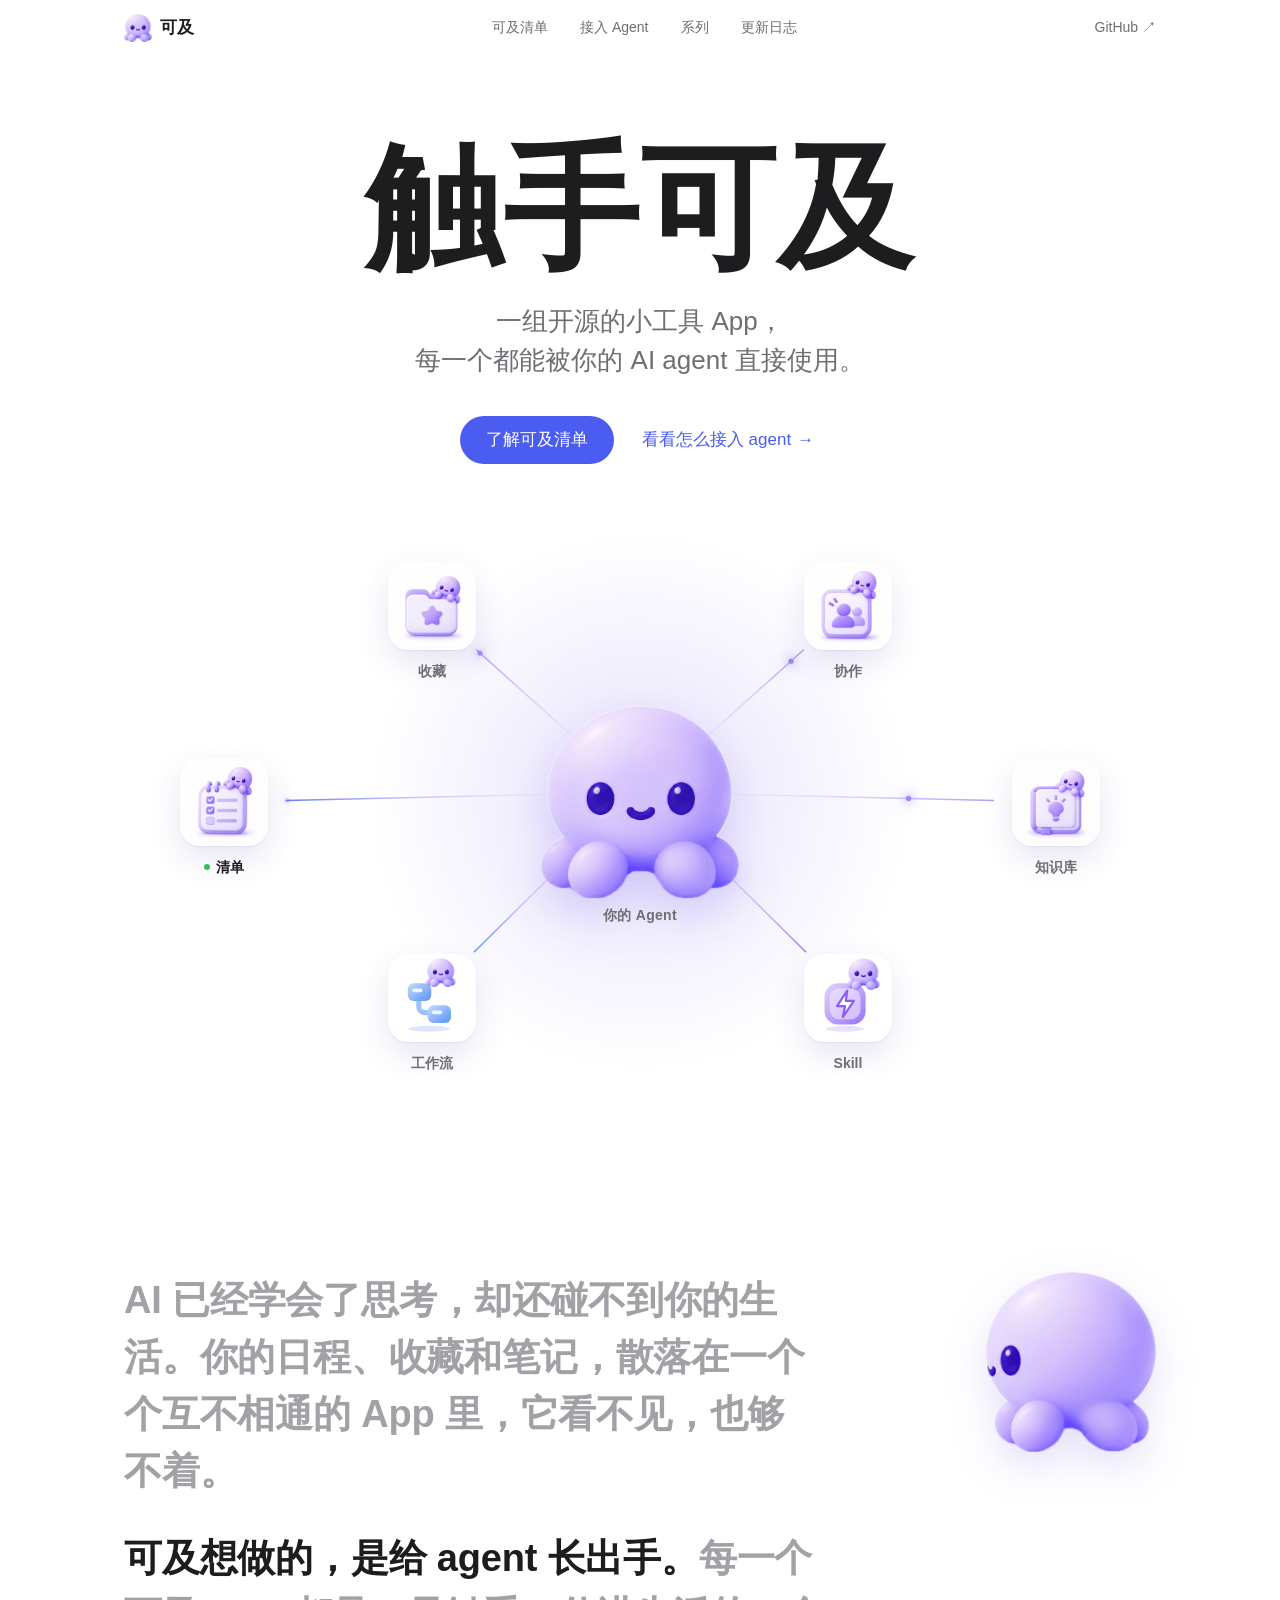
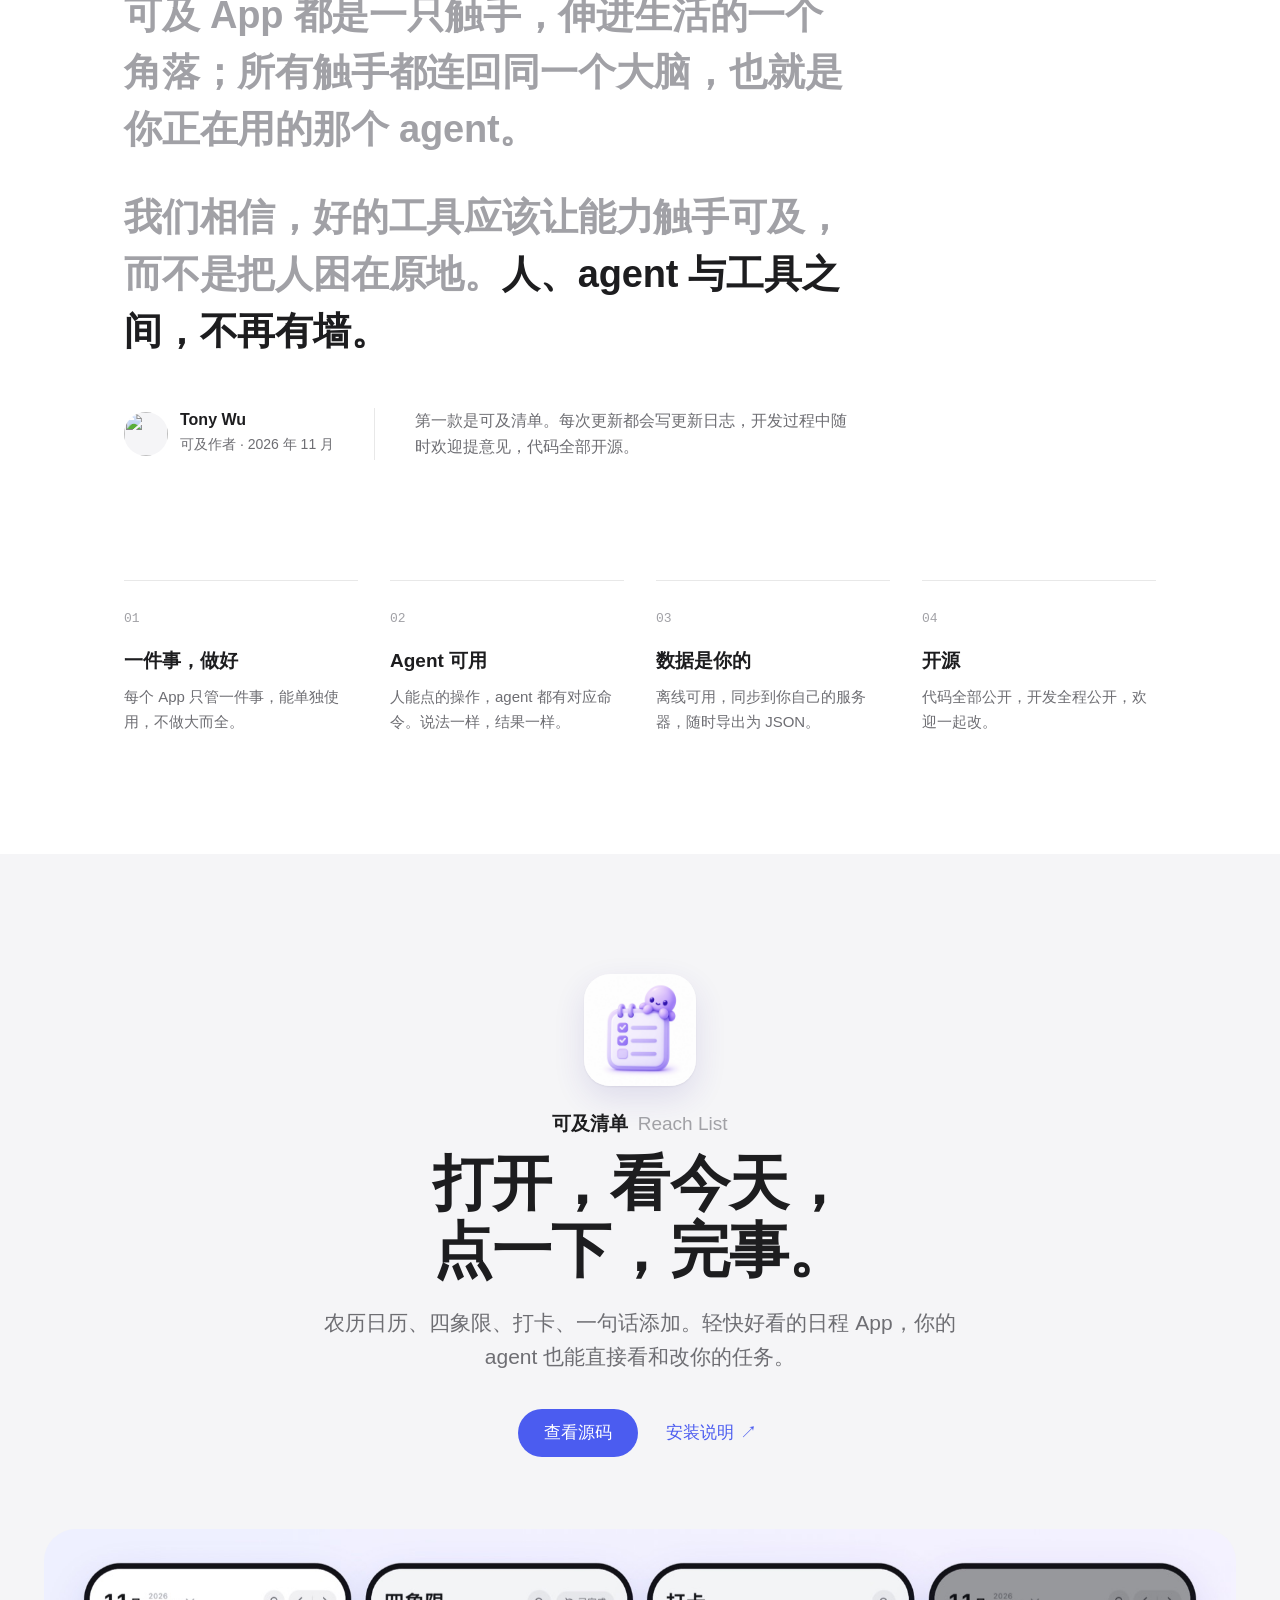
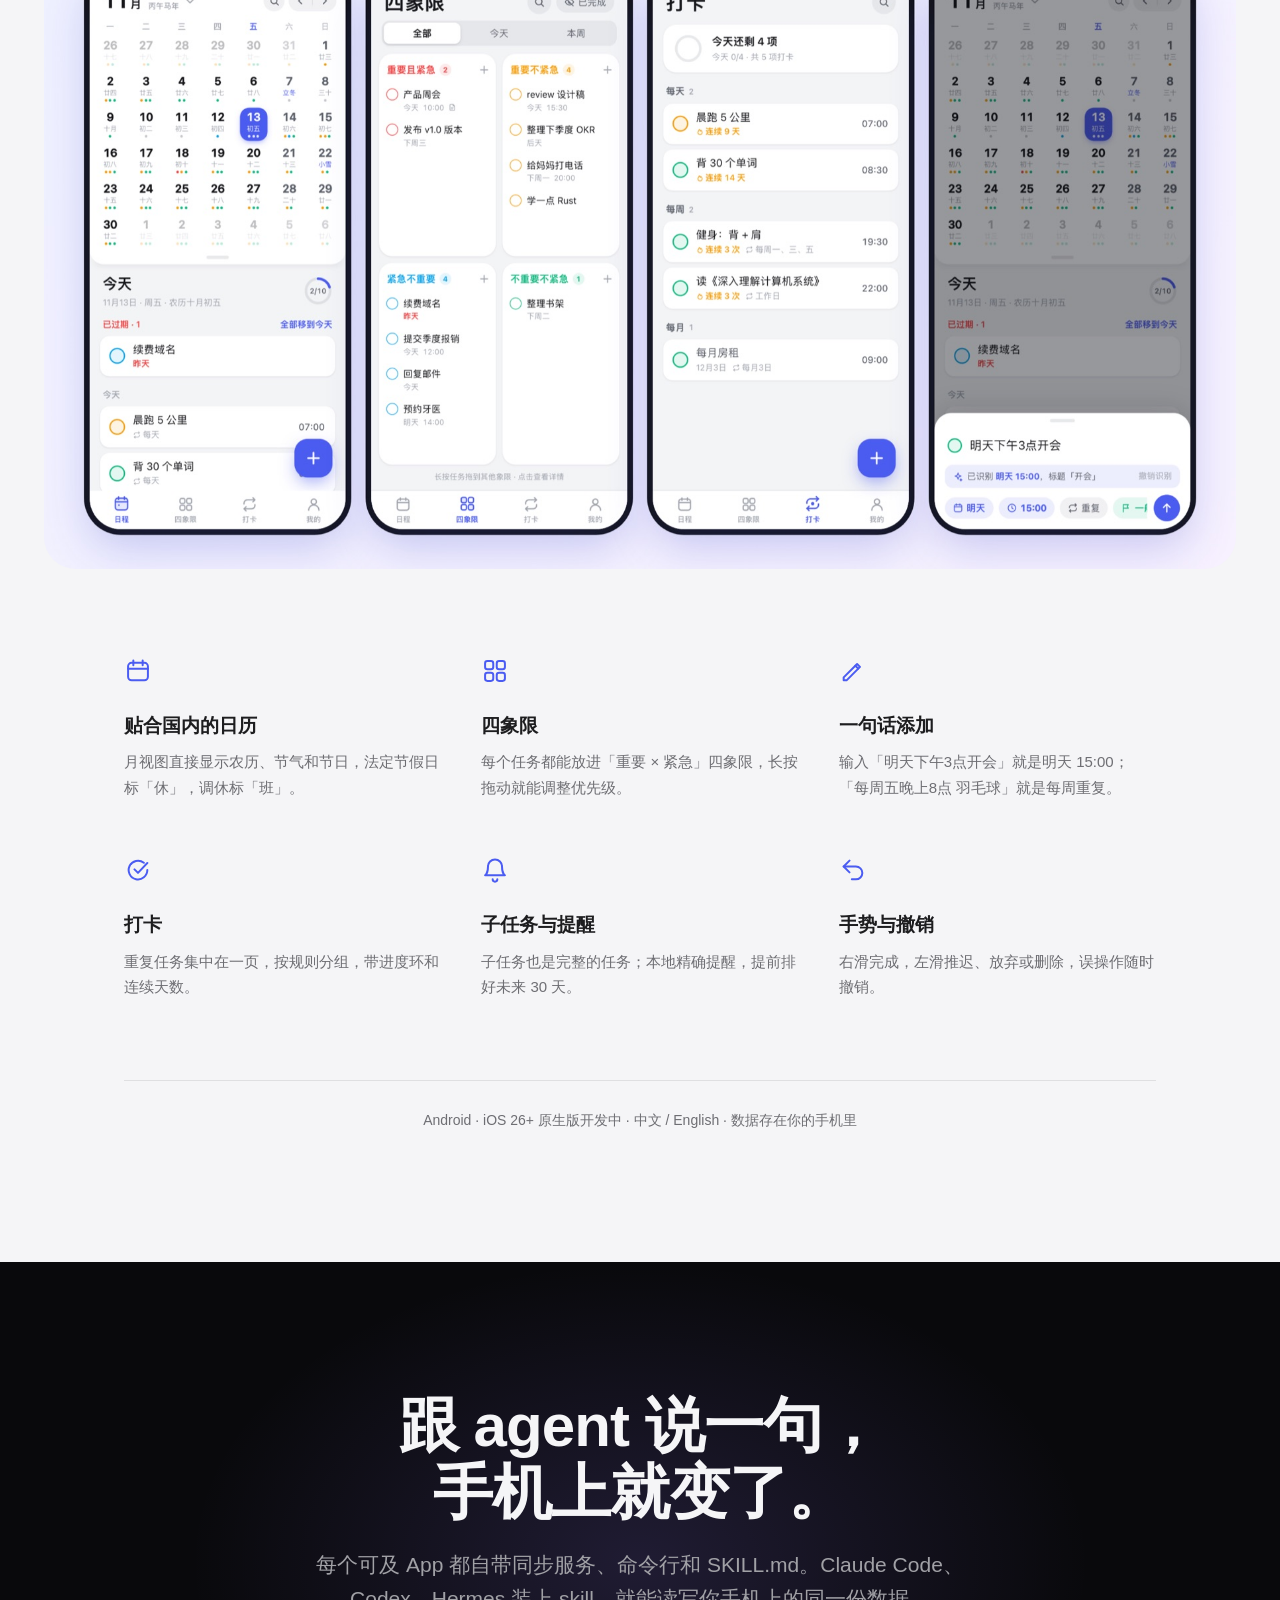
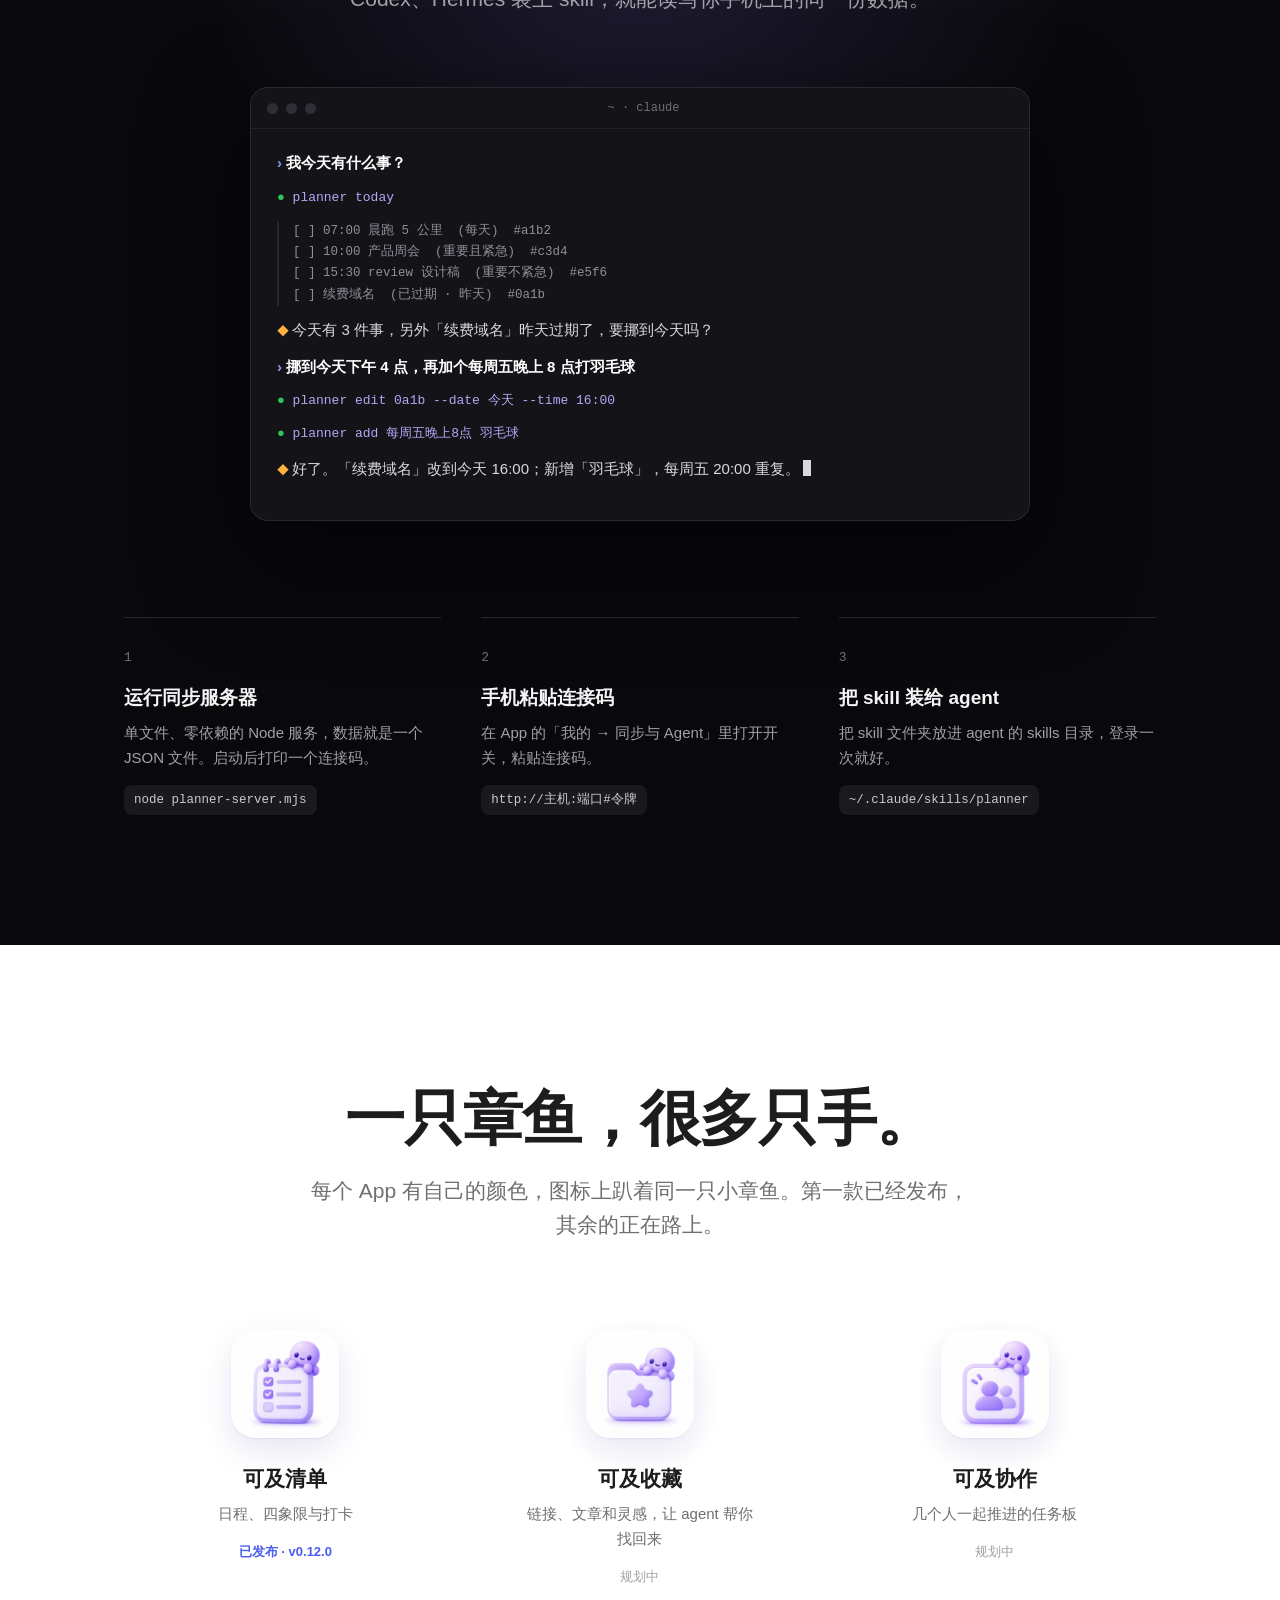
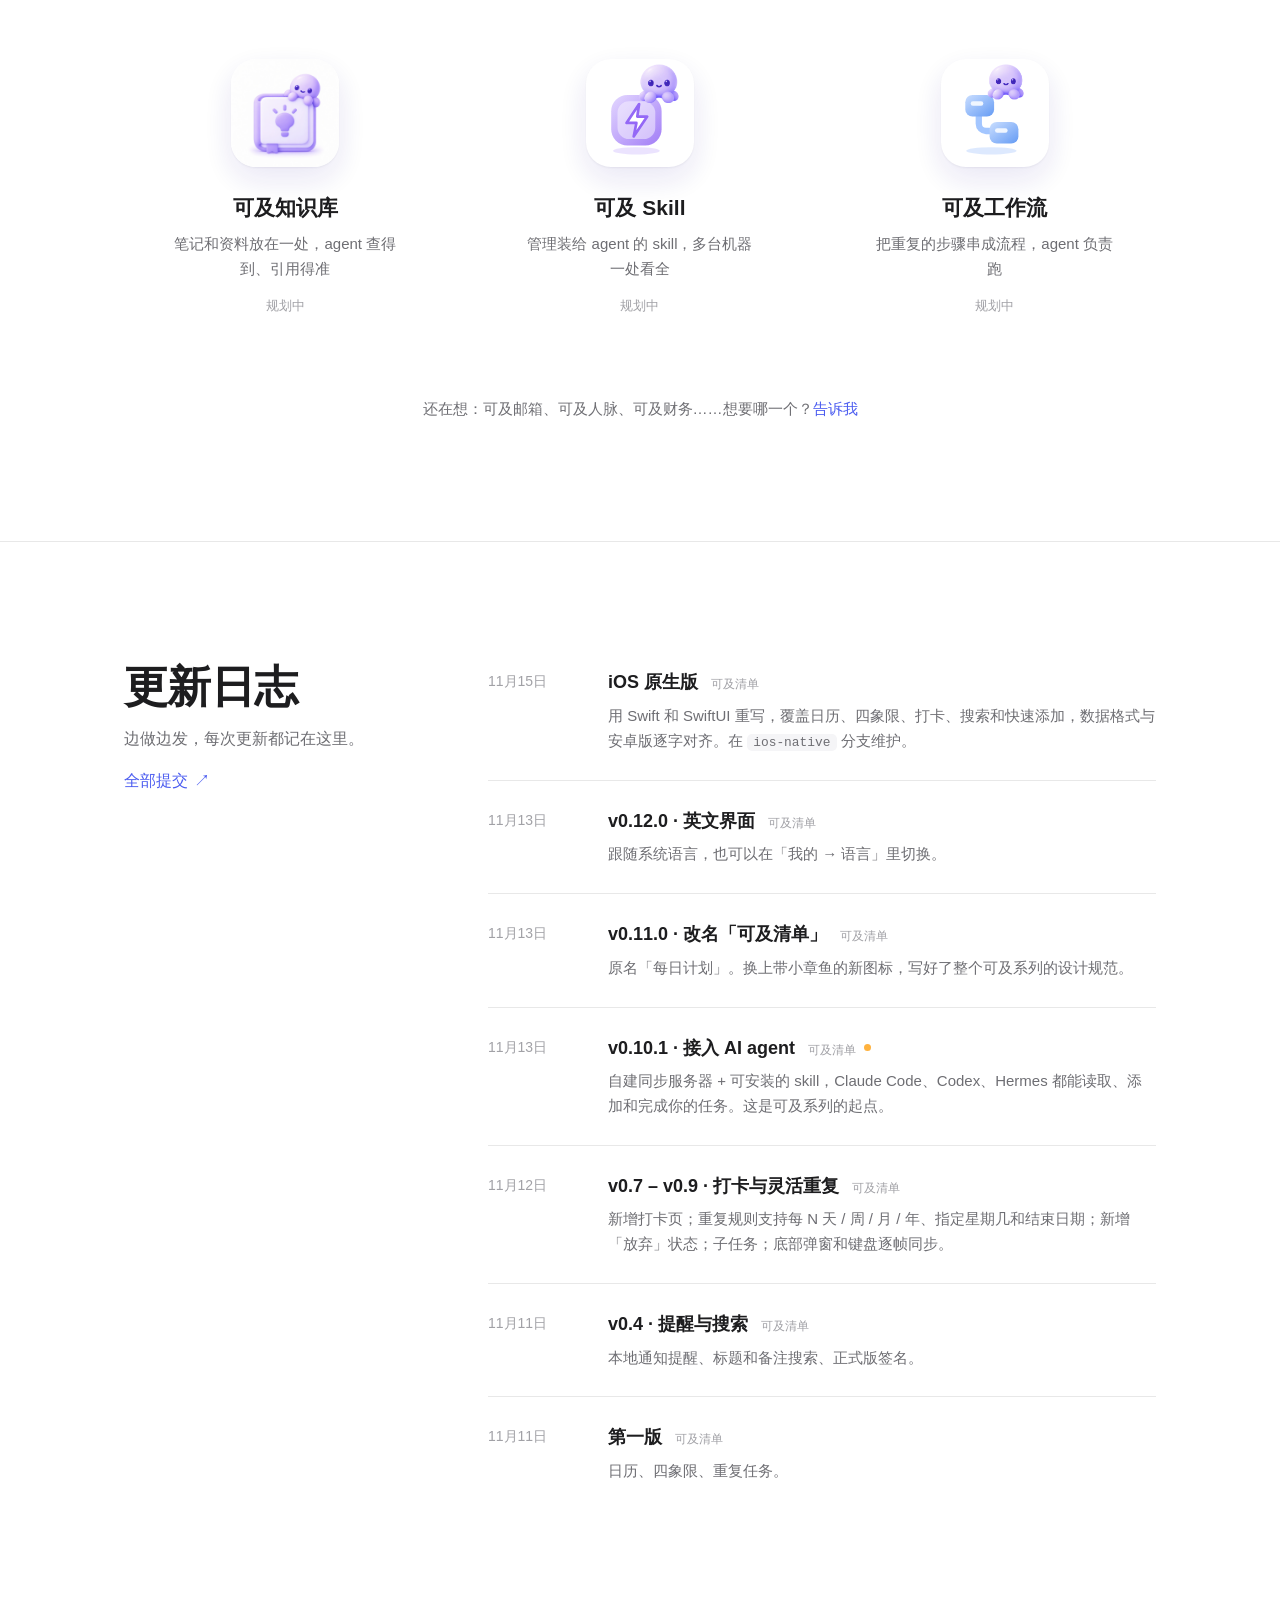
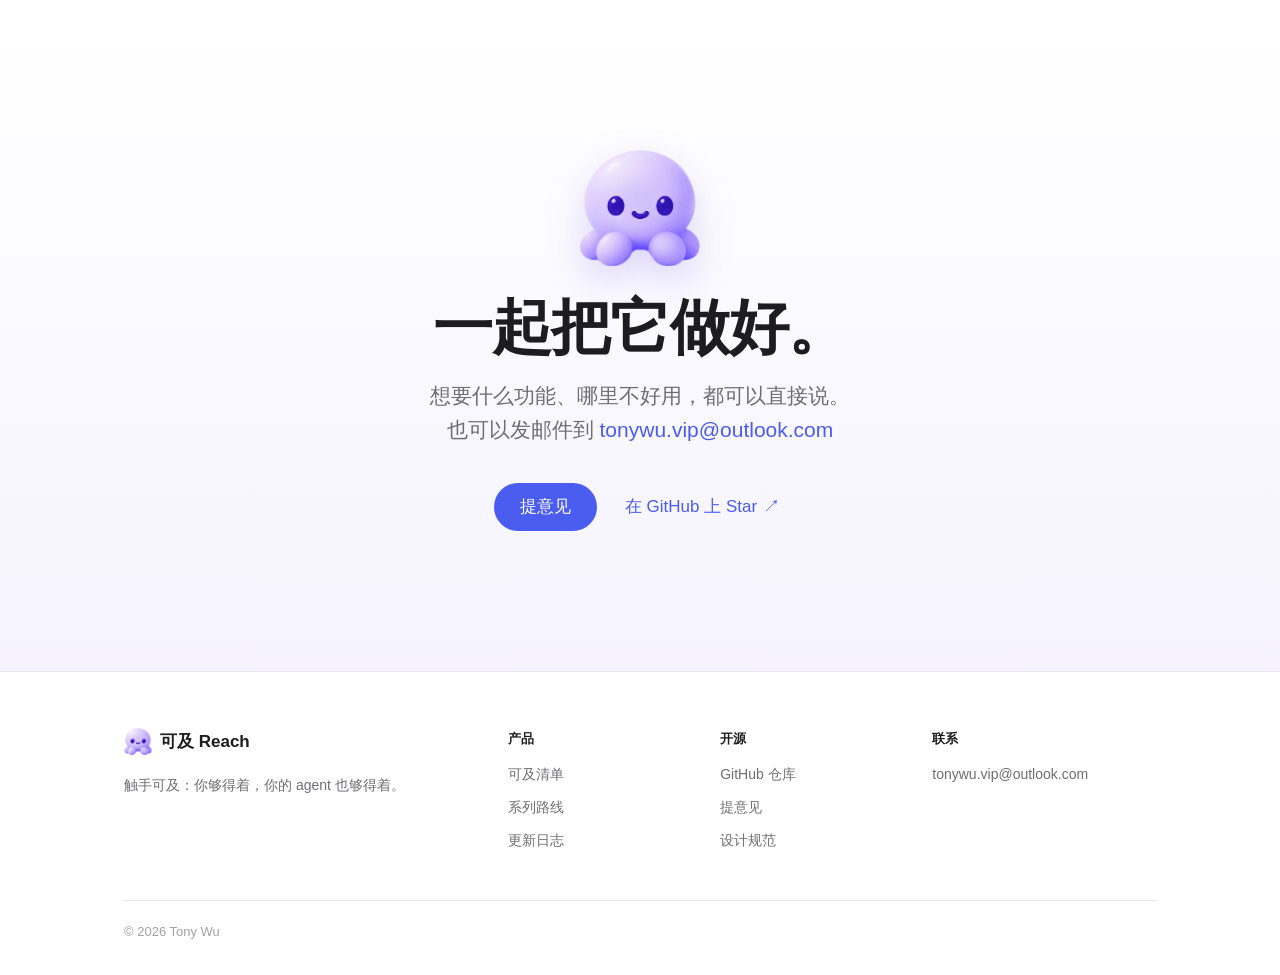
==== commit 79b1d8e5: "Rewrite the manifesto around giving agents hands Frame the series as giving AI agents a way to reach" ====
--- a/index.html
+++ b/index.html
@@ -89,7 +89,11 @@
 <section class="manifesto" id="story">
   <div class="wrap">
     <img class="m-octo" src="assets/octo-side.png" alt="" loading="lazy">
-    <p class="m-text">我想做一组小工具。<strong>每一个都能单独用，也都能通过一个 skill 接上你正在用的 agent，</strong>让它跨 App 帮你查、帮你改。这些 App 就像 agent 伸出去的一只只触手，所以这个系列叫<strong>可及</strong>，取「触手可及」。</p>
+    <div class="m-text">
+      <p>AI 已经学会了思考，却还碰不到你的生活。你的日程、收藏和笔记，散落在一个个互不相通的 App 里，它看不见，也够不着。</p>
+      <p><strong>可及想做的，是给 agent 长出手。</strong>每一个可及 App 都是一只触手，伸进生活的一个角落；所有触手都连回同一个大脑，也就是你正在用的那个 agent。</p>
+      <p>我们相信，好的工具应该让能力触手可及，而不是把人困在原地。<strong>人、agent 与工具之间，不再有墙。</strong></p>
+    </div>
     <div class="m-foot">
       <div class="m-author">
         <img src="https://github.com/TonyWu2333.png?size=96" alt="" width="44" height="44" loading="lazy">
--- a/style.css
+++ b/style.css
@@ -100,8 +100,9 @@
 .manifesto { padding: 140px 0 120px; }
 .manifesto .wrap { position: relative; }
 .m-octo { position: absolute; right: 24px; top: 0; width: 170px; height: auto; filter: drop-shadow(0 16px 20px rgba(110, 86, 230, .18)); }
-.m-text { max-width: 19em; font-size: clamp(26px, 3.6vw, 42px); line-height: 1.5; font-weight: 650; letter-spacing: -.005em; color: var(--text-3); }
+.m-text { max-width: 19em; font-size: clamp(24px, 3.3vw, 38px); line-height: 1.5; font-weight: 650; letter-spacing: -.005em; color: var(--text-3); }
 .m-text strong { color: var(--text); font-weight: 650; }
+.m-text p + p { margin-top: .8em; }
 .m-foot { display: flex; align-items: center; gap: 40px; margin-top: 48px; flex-wrap: wrap; }
 .m-author { display: flex; align-items: center; gap: 12px; }
 .m-author img { width: 44px; height: 44px; border-radius: 50%; background: var(--bg-soft); }
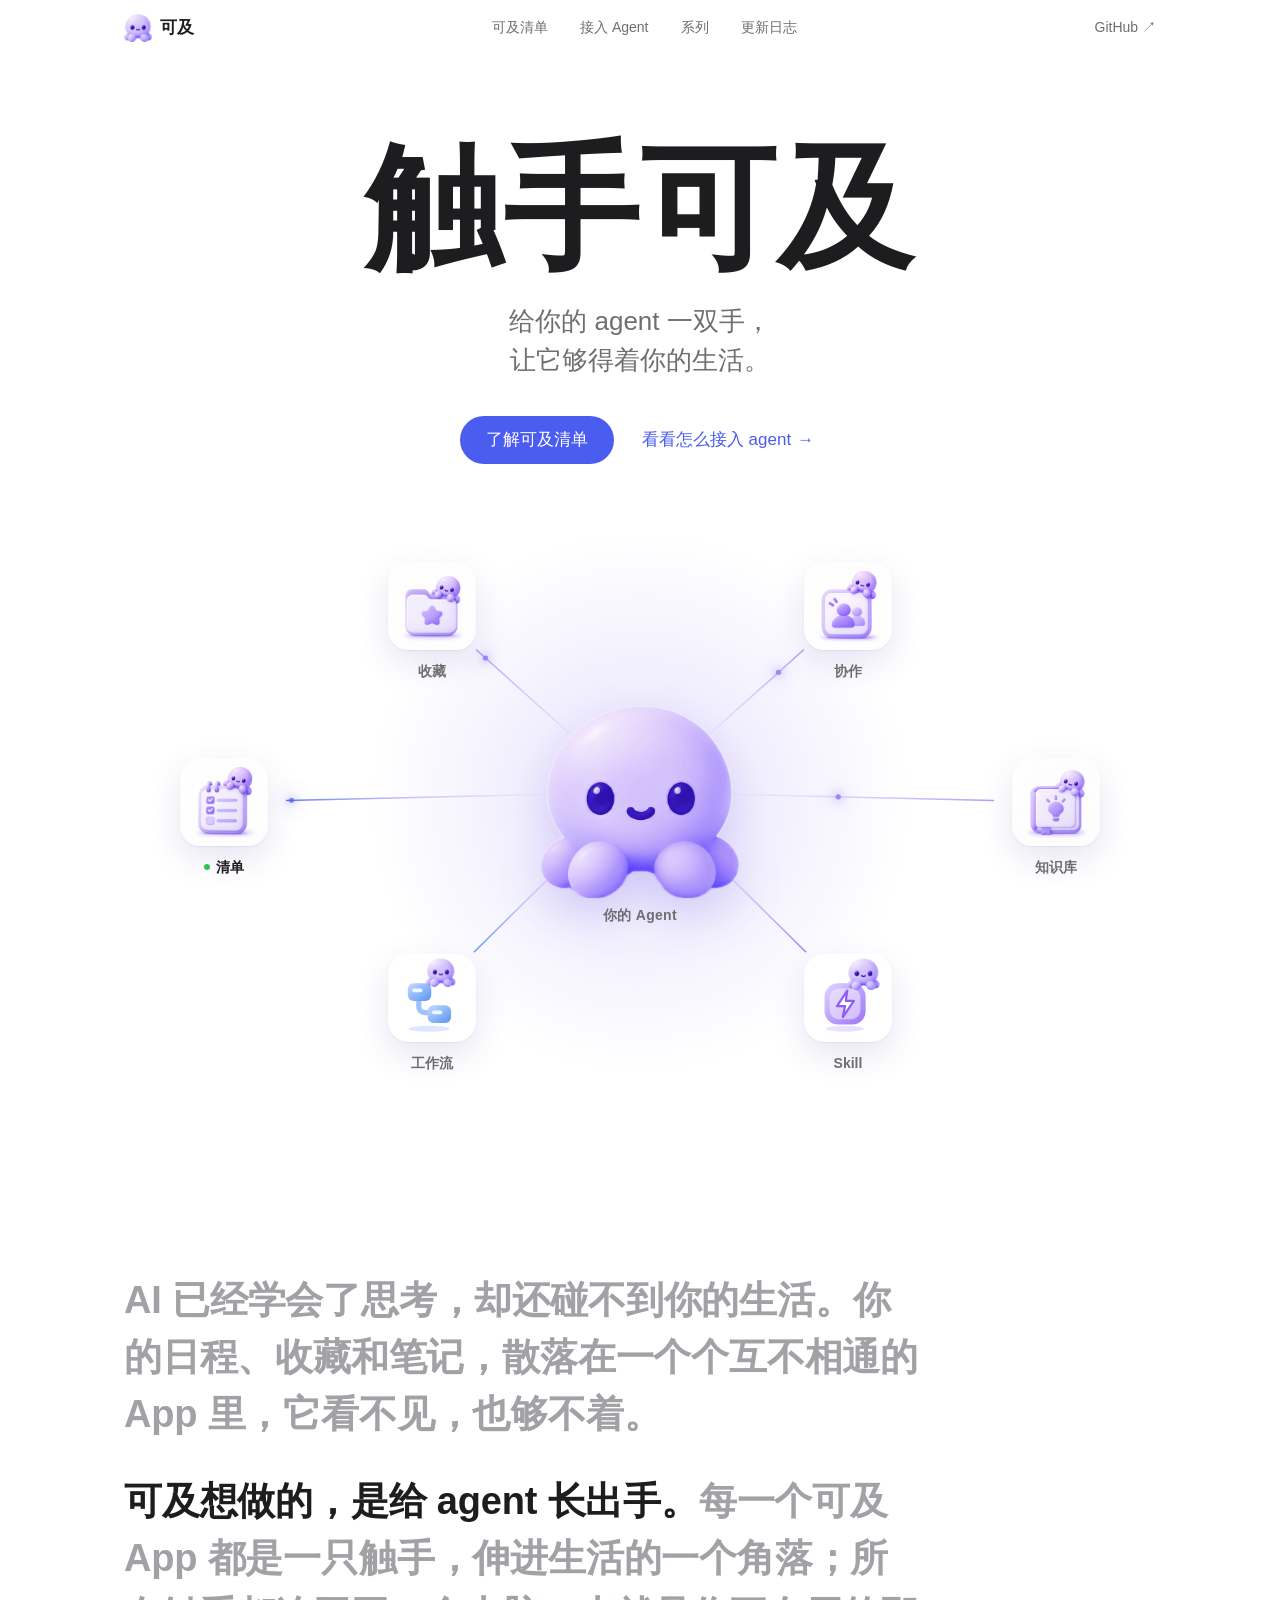
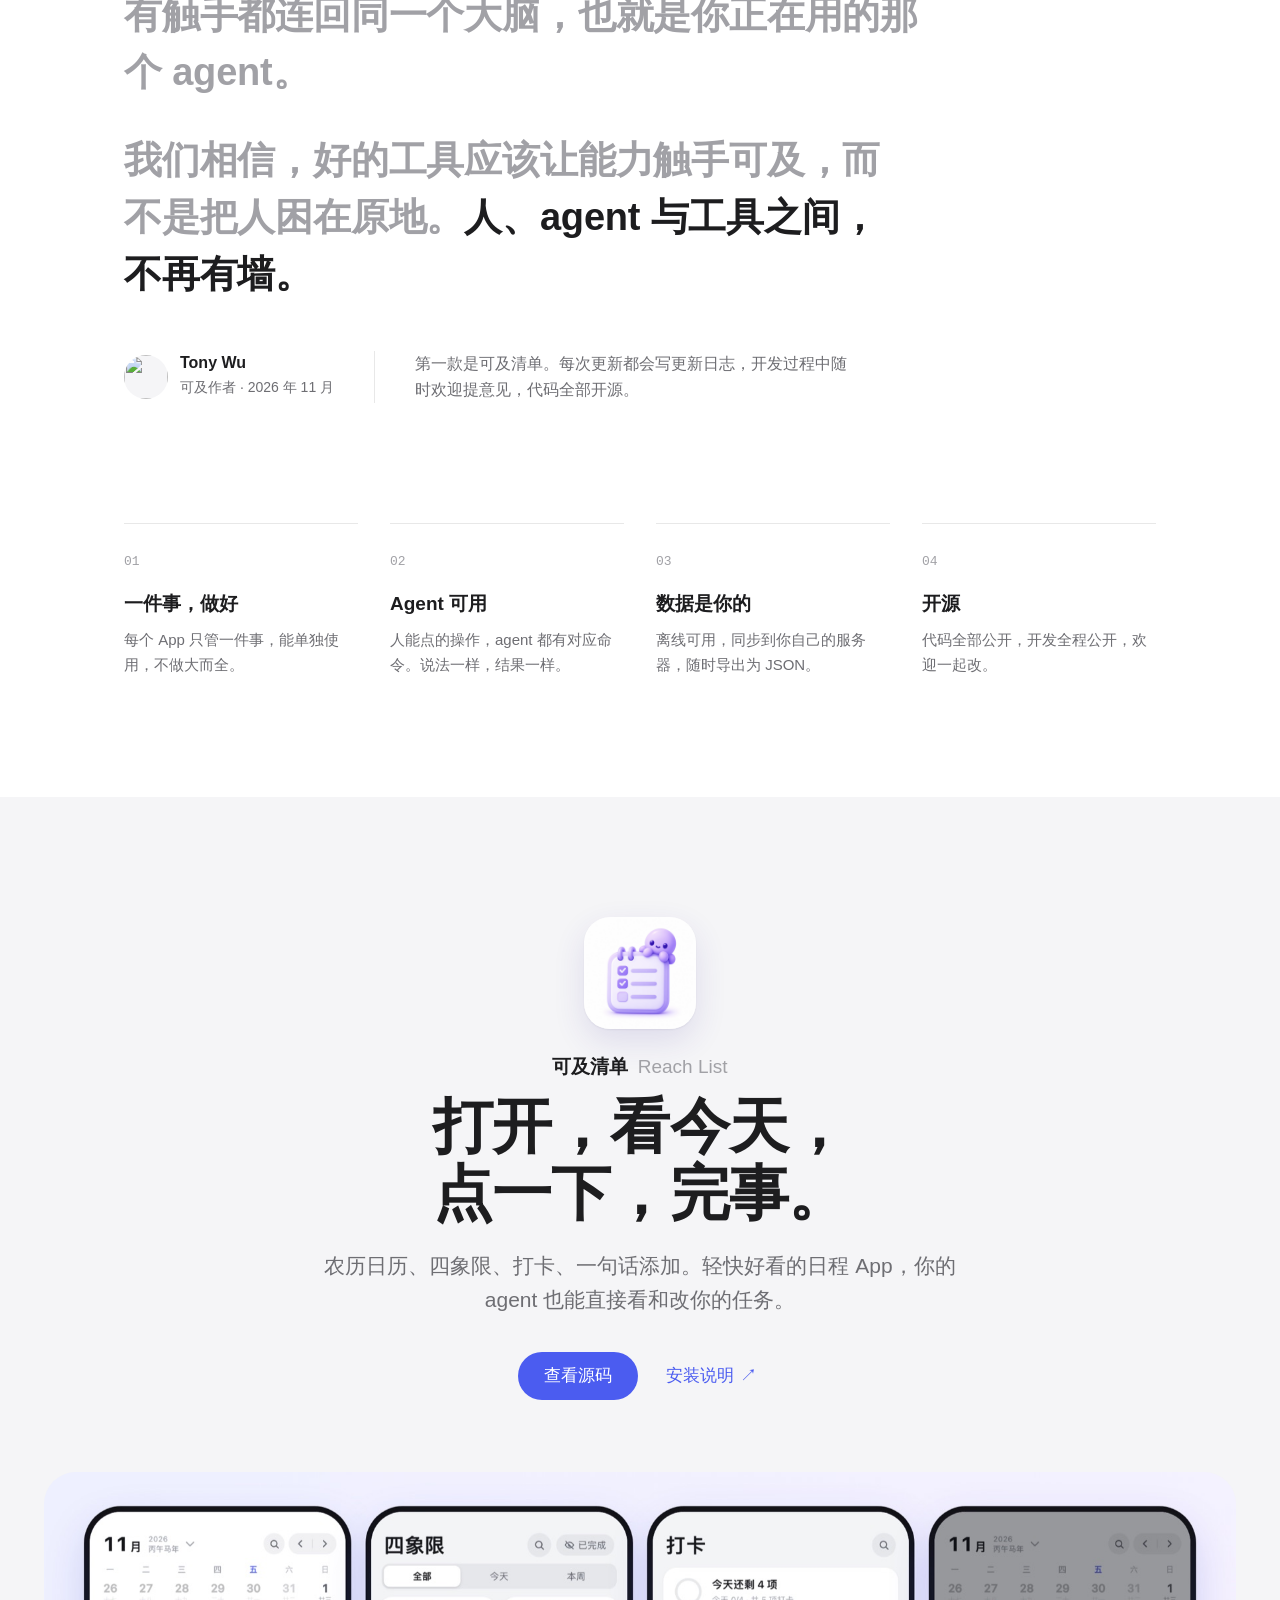
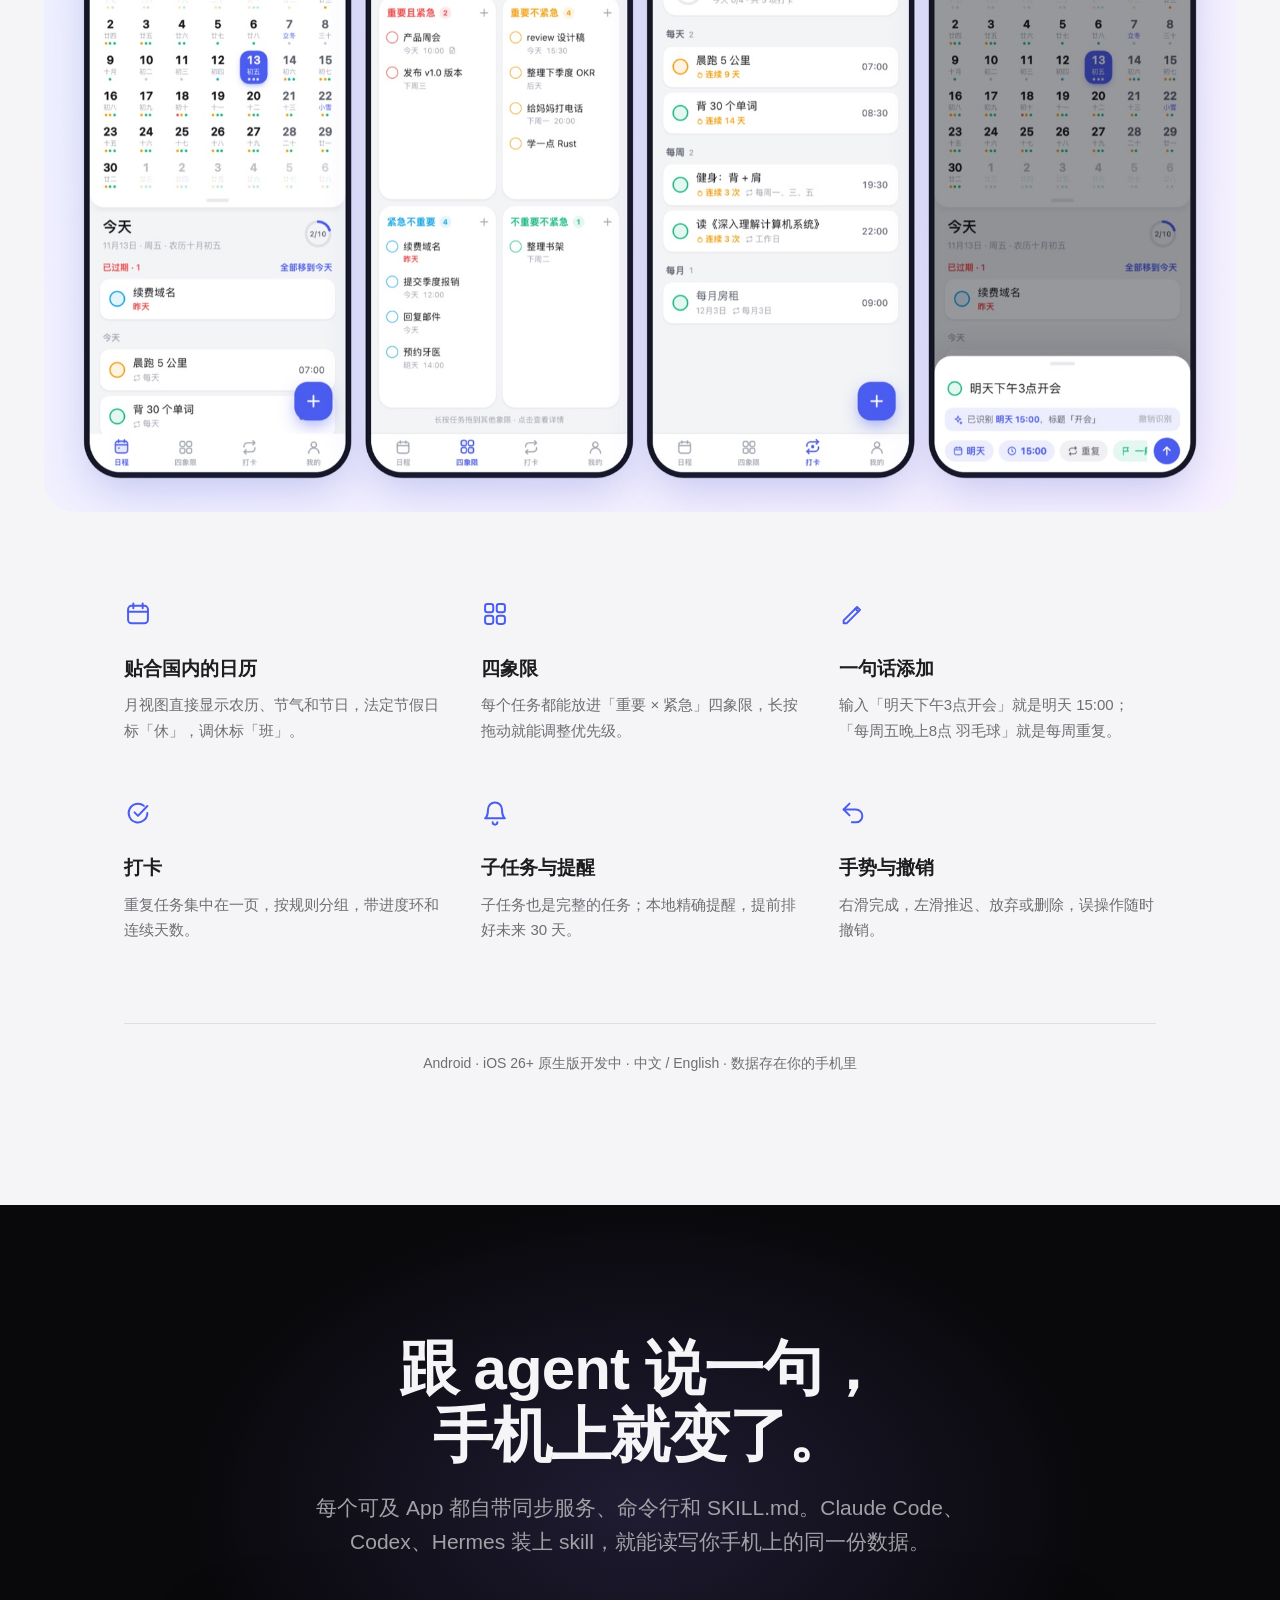
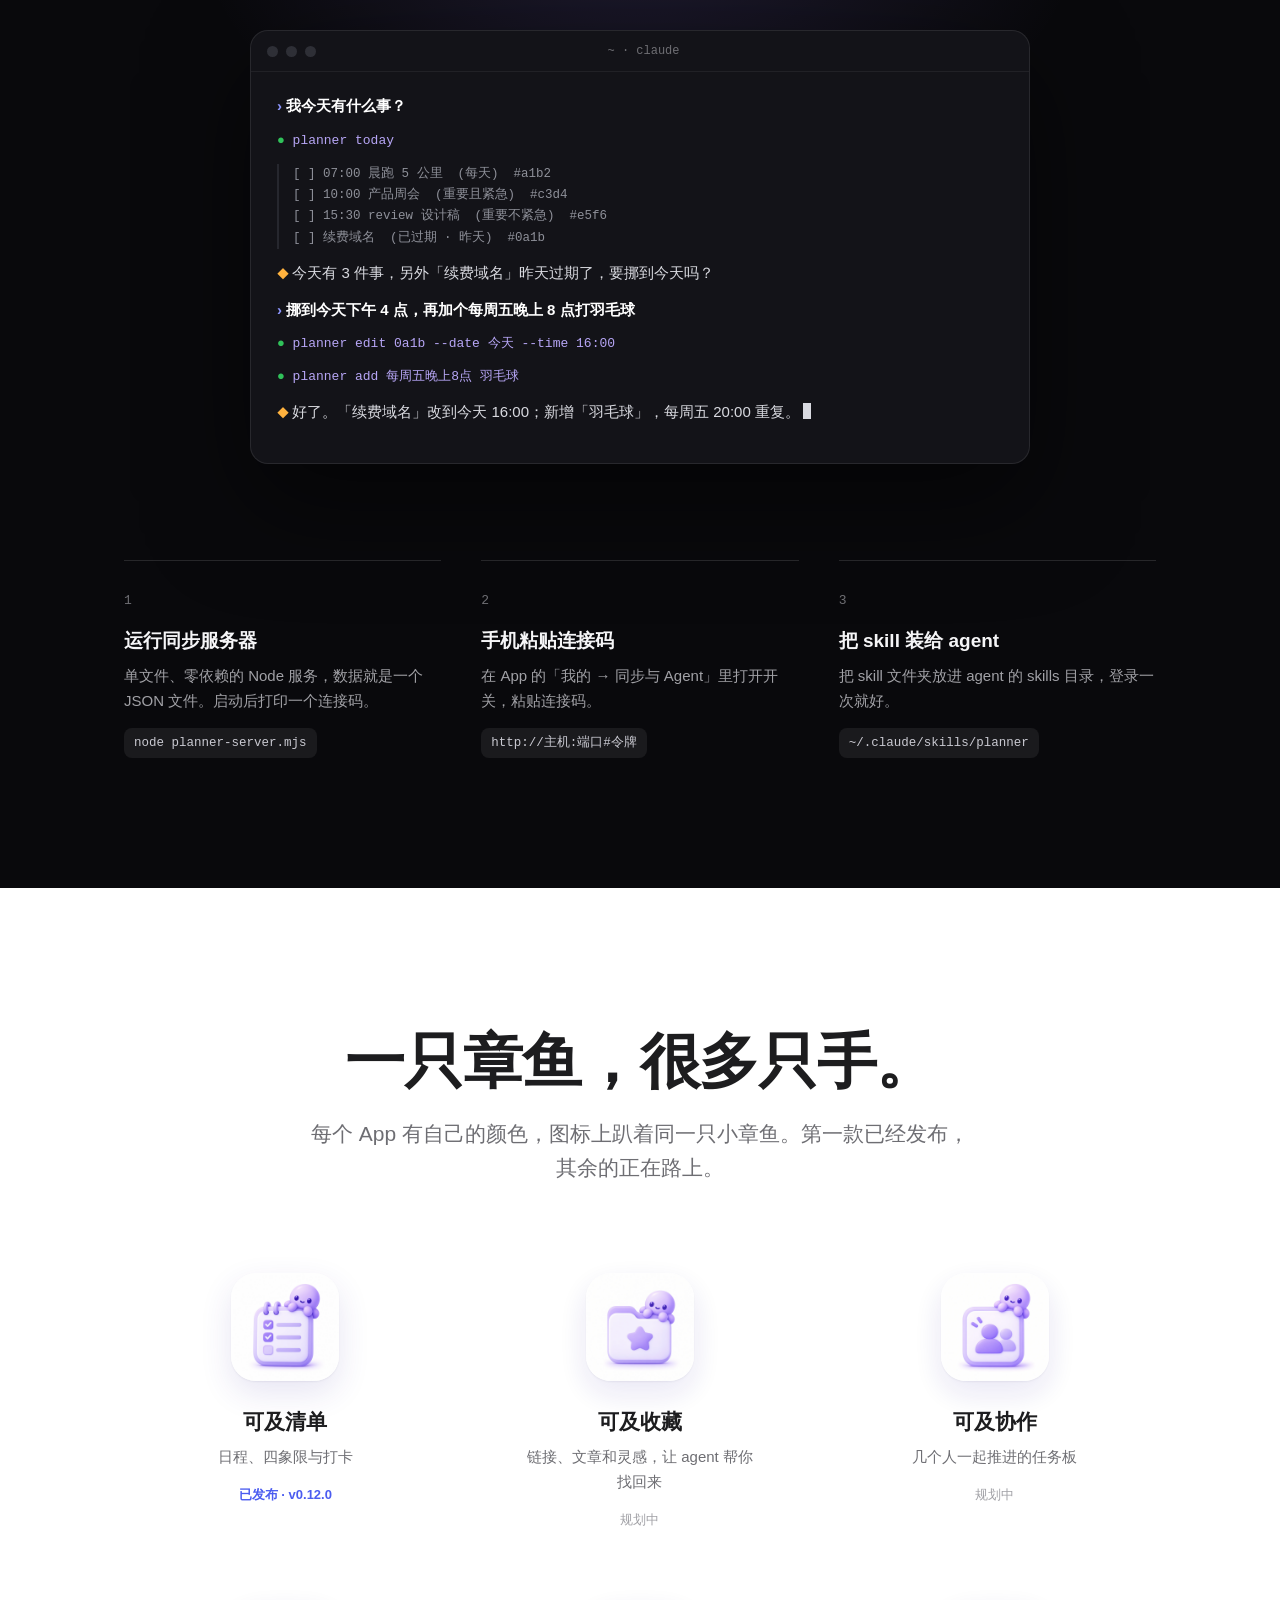
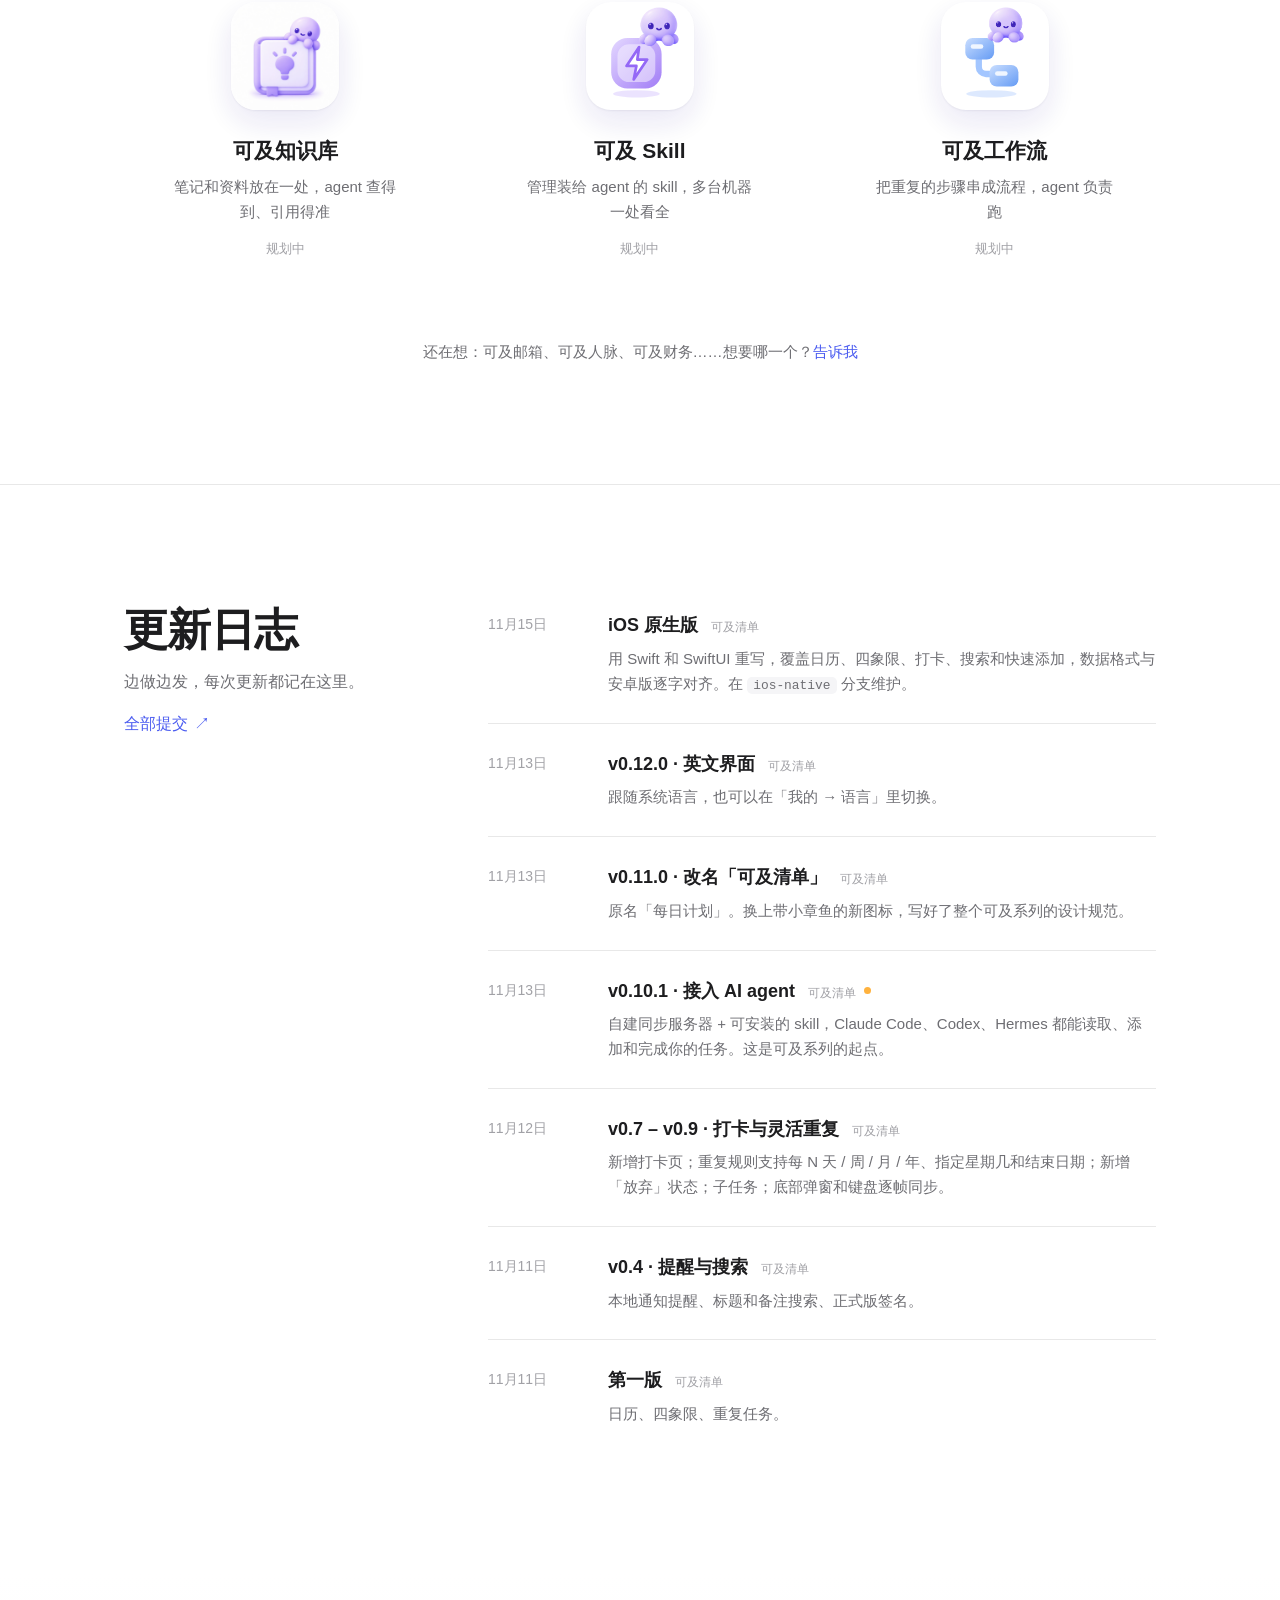
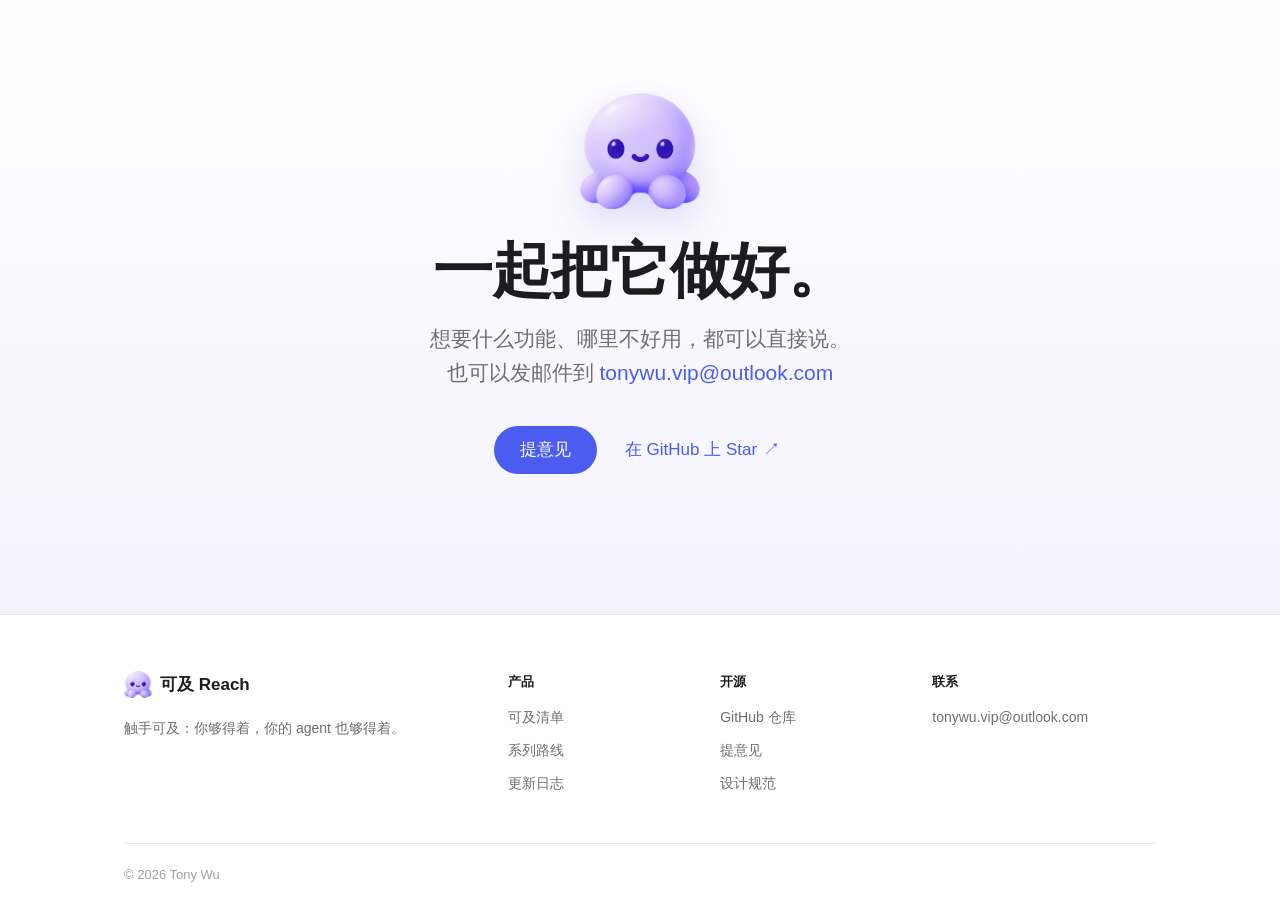
==== commit 2bac8433: "Rewrite the hero subtitle and drop the side octopus The subtitle now speaks to giving your agent han" ====
--- a/index.html
+++ b/index.html
@@ -63,7 +63,7 @@
 <section class="hero">
   <div class="wrap">
     <h1>触手可及</h1>
-    <p class="hero-sub">一组开源的小工具 App，<br>每一个都能被你的 AI agent 直接使用。</p>
+    <p class="hero-sub">给你的 agent 一双手，<br>让它够得着你的生活。</p>
     <div class="hero-cta">
       <a class="btn btn-primary" href="#list">了解可及清单</a>
       <a class="btn btn-text" href="#agent">看看怎么接入 agent <span aria-hidden="true">→</span></a>
@@ -88,11 +88,10 @@
 <!-- ============ Manifesto ============ -->
 <section class="manifesto" id="story">
   <div class="wrap">
-    <img class="m-octo" src="assets/octo-side.png" alt="" loading="lazy">
     <div class="m-text">
       <p>AI 已经学会了思考，却还碰不到你的生活。你的日程、收藏和笔记，散落在一个个互不相通的 App 里，它看不见，也够不着。</p>
       <p><strong>可及想做的，是给 agent 长出手。</strong>每一个可及 App 都是一只触手，伸进生活的一个角落；所有触手都连回同一个大脑，也就是你正在用的那个 agent。</p>
-      <p>我们相信，好的工具应该让能力触手可及，而不是把人困在原地。<strong>人、agent 与工具之间，不再有墙。</strong></p>
+      <p>我们相信，好的工具应该让能力触手可及，而不是把人困在原地。<strong><span class="nw">人、agent 与工具之间，</span><span class="nw">不再有墙。</span></strong></p>
     </div>
     <div class="m-foot">
       <div class="m-author">
--- a/style.css
+++ b/style.css
@@ -98,9 +98,7 @@
 
 /* ---------- Manifesto ---------- */
 .manifesto { padding: 140px 0 120px; }
-.manifesto .wrap { position: relative; }
-.m-octo { position: absolute; right: 24px; top: 0; width: 170px; height: auto; filter: drop-shadow(0 16px 20px rgba(110, 86, 230, .18)); }
-.m-text { max-width: 19em; font-size: clamp(24px, 3.3vw, 38px); line-height: 1.5; font-weight: 650; letter-spacing: -.005em; color: var(--text-3); }
+.m-text { max-width: 21em; font-size: clamp(24px, 3.3vw, 38px); line-height: 1.5; font-weight: 650; letter-spacing: -.005em; color: var(--text-3); }
 .m-text strong { color: var(--text); font-weight: 650; }
 .m-text p + p { margin-top: .8em; }
 .m-foot { display: flex; align-items: center; gap: 40px; margin-top: 48px; flex-wrap: wrap; }
@@ -216,8 +214,7 @@
 /* ---------- Responsive ---------- */
 @media (max-width: 900px) {
   .nav-links { display: none; }
-  .m-octo { display: none; }
-  .m-text { max-width: none; }
+    .m-text { max-width: none; }
   .nav-in { justify-content: space-between; }
   .principles { grid-template-columns: repeat(2, 1fr); gap: 40px 28px; }
   .features { grid-template-columns: repeat(2, 1fr); }
@@ -261,3 +258,4 @@
   *, *::before, *::after { animation: none !important; transition: none !important; }
   .reveal, .term-body p, .term-body pre { opacity: 1; transform: none; }
 }
+.nw { white-space: nowrap; }
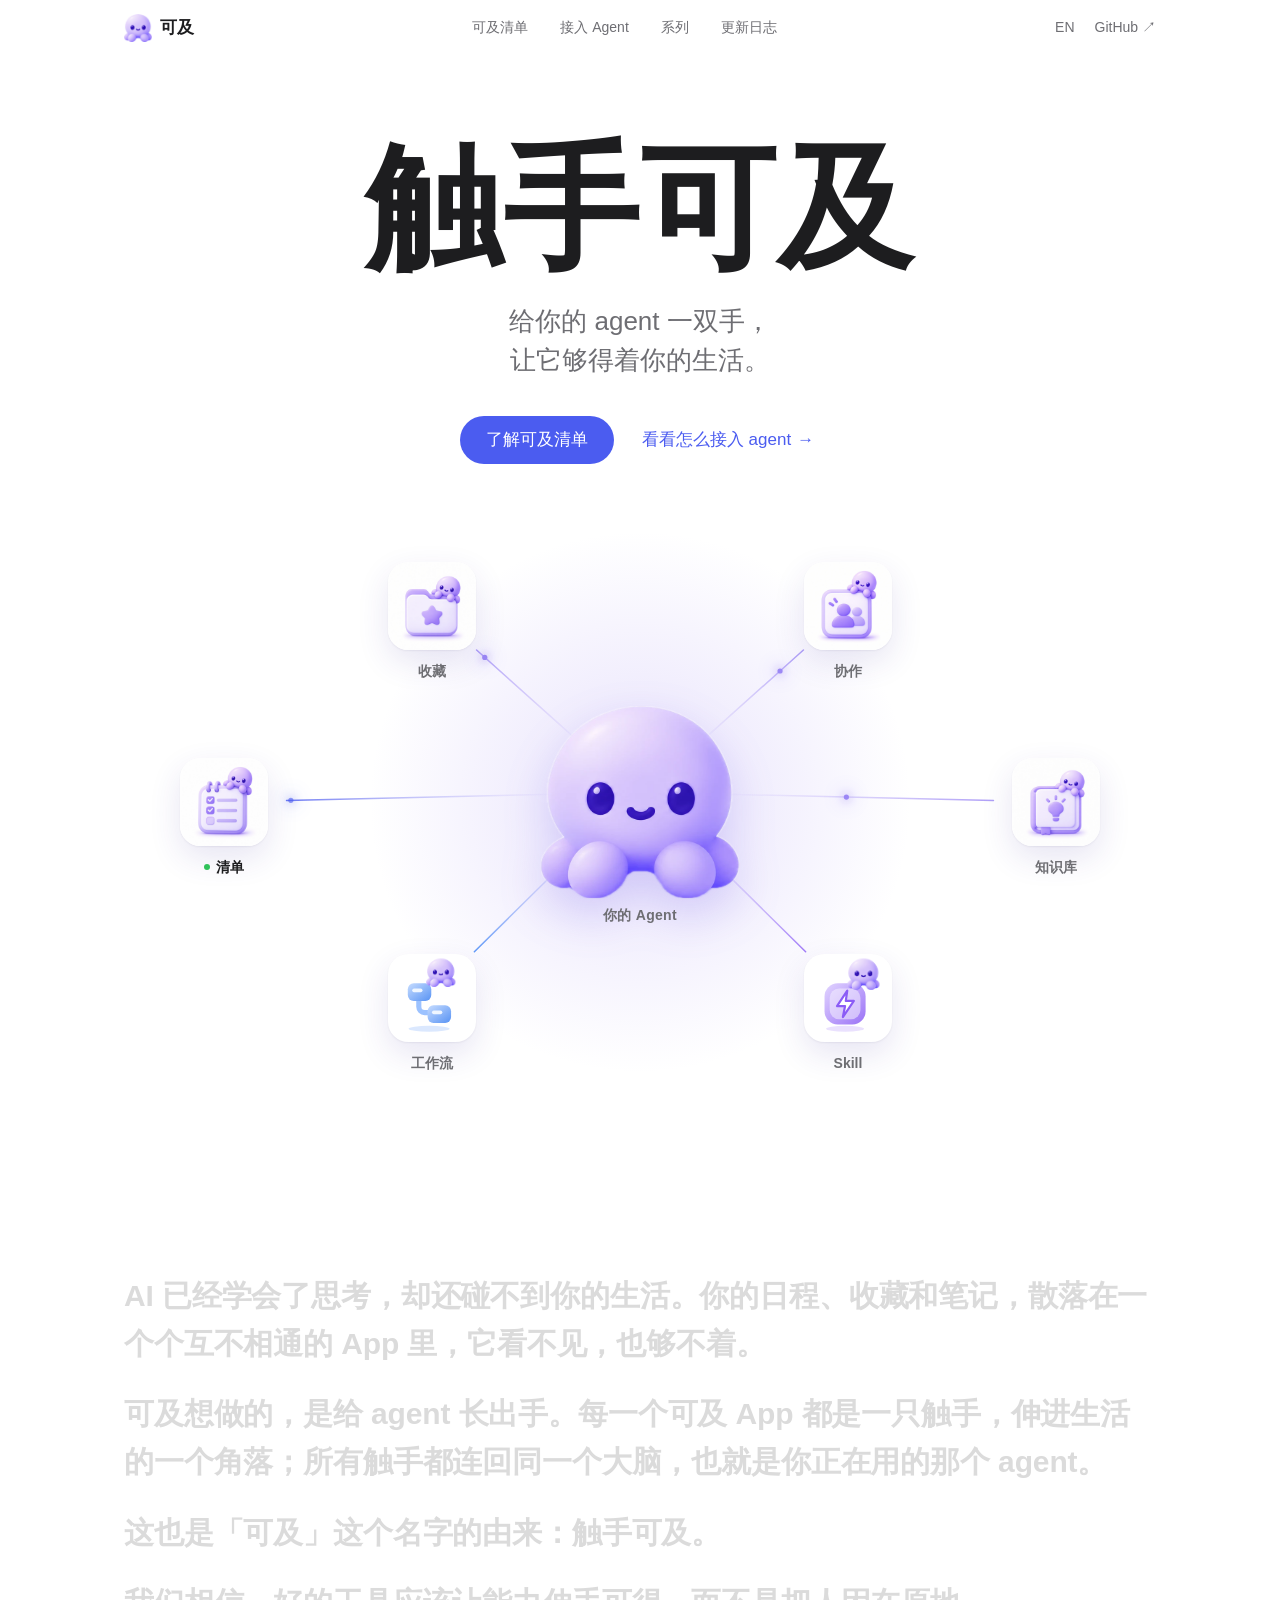
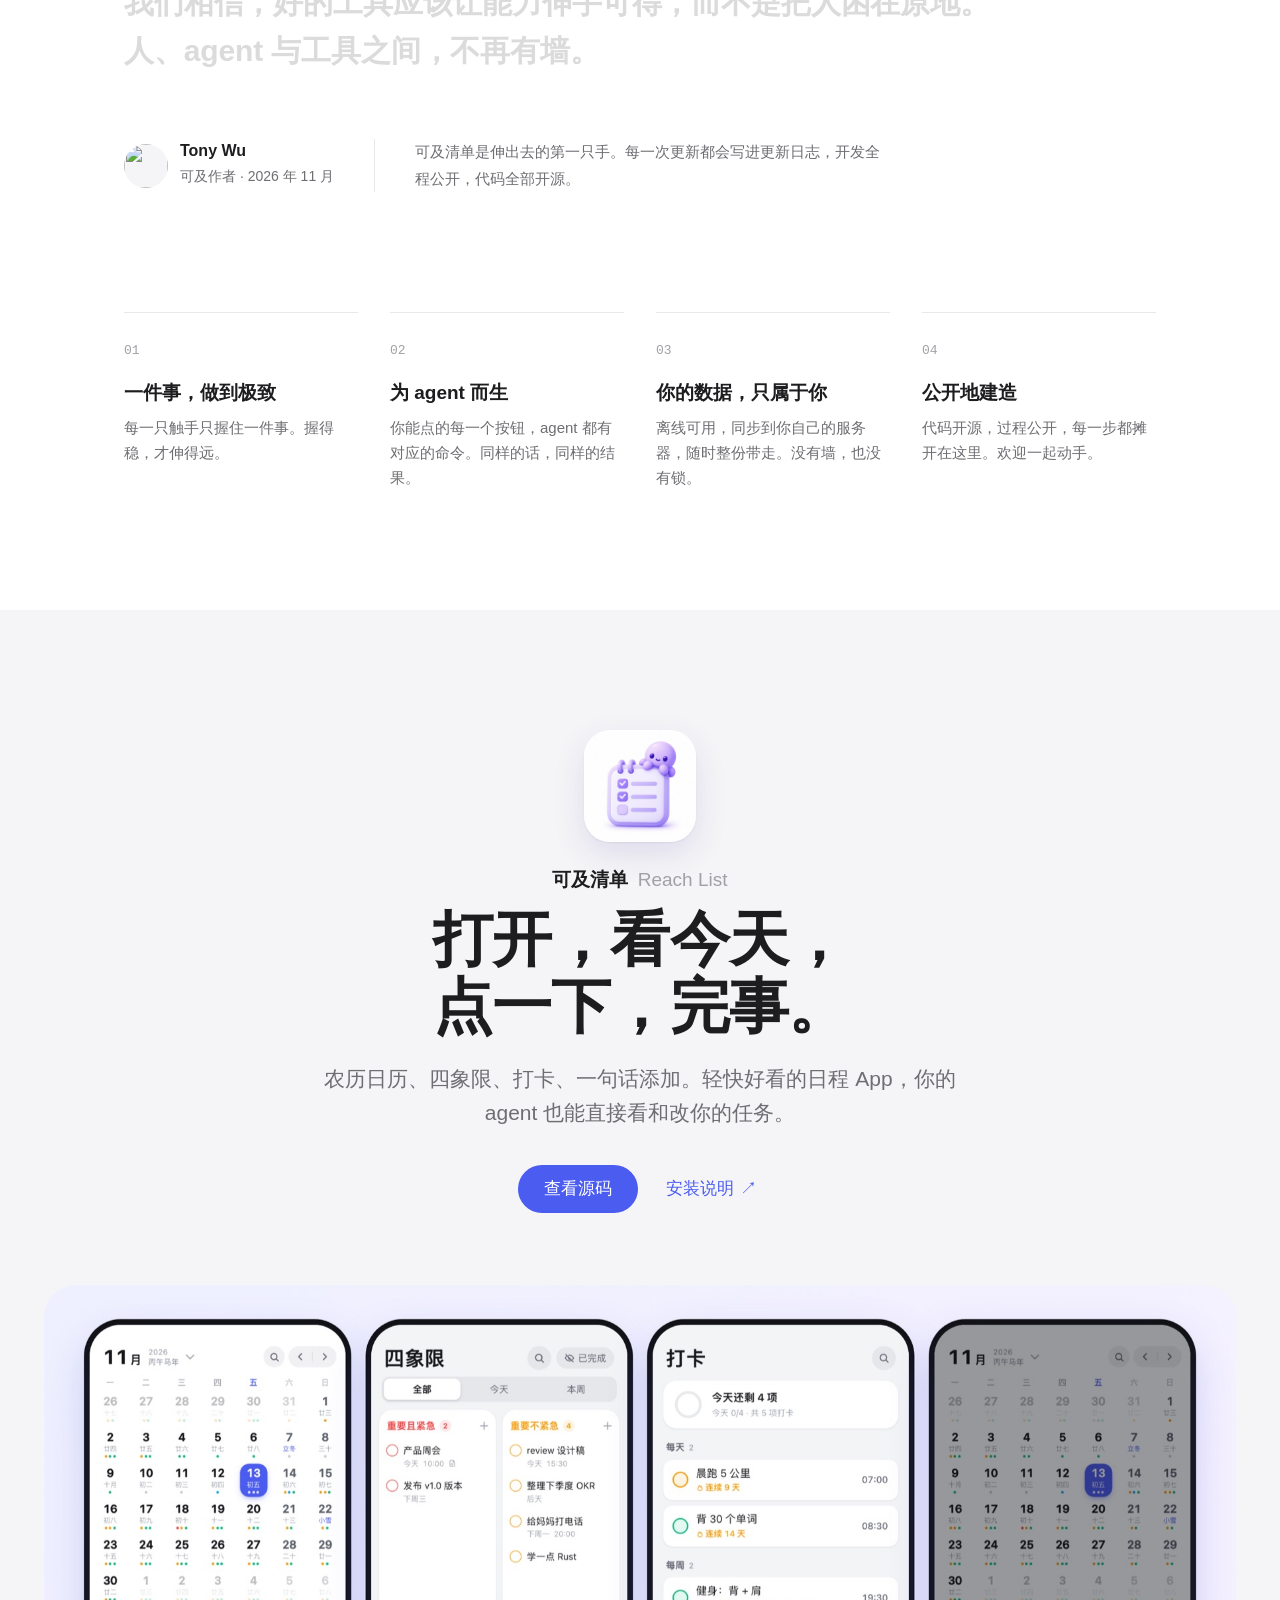
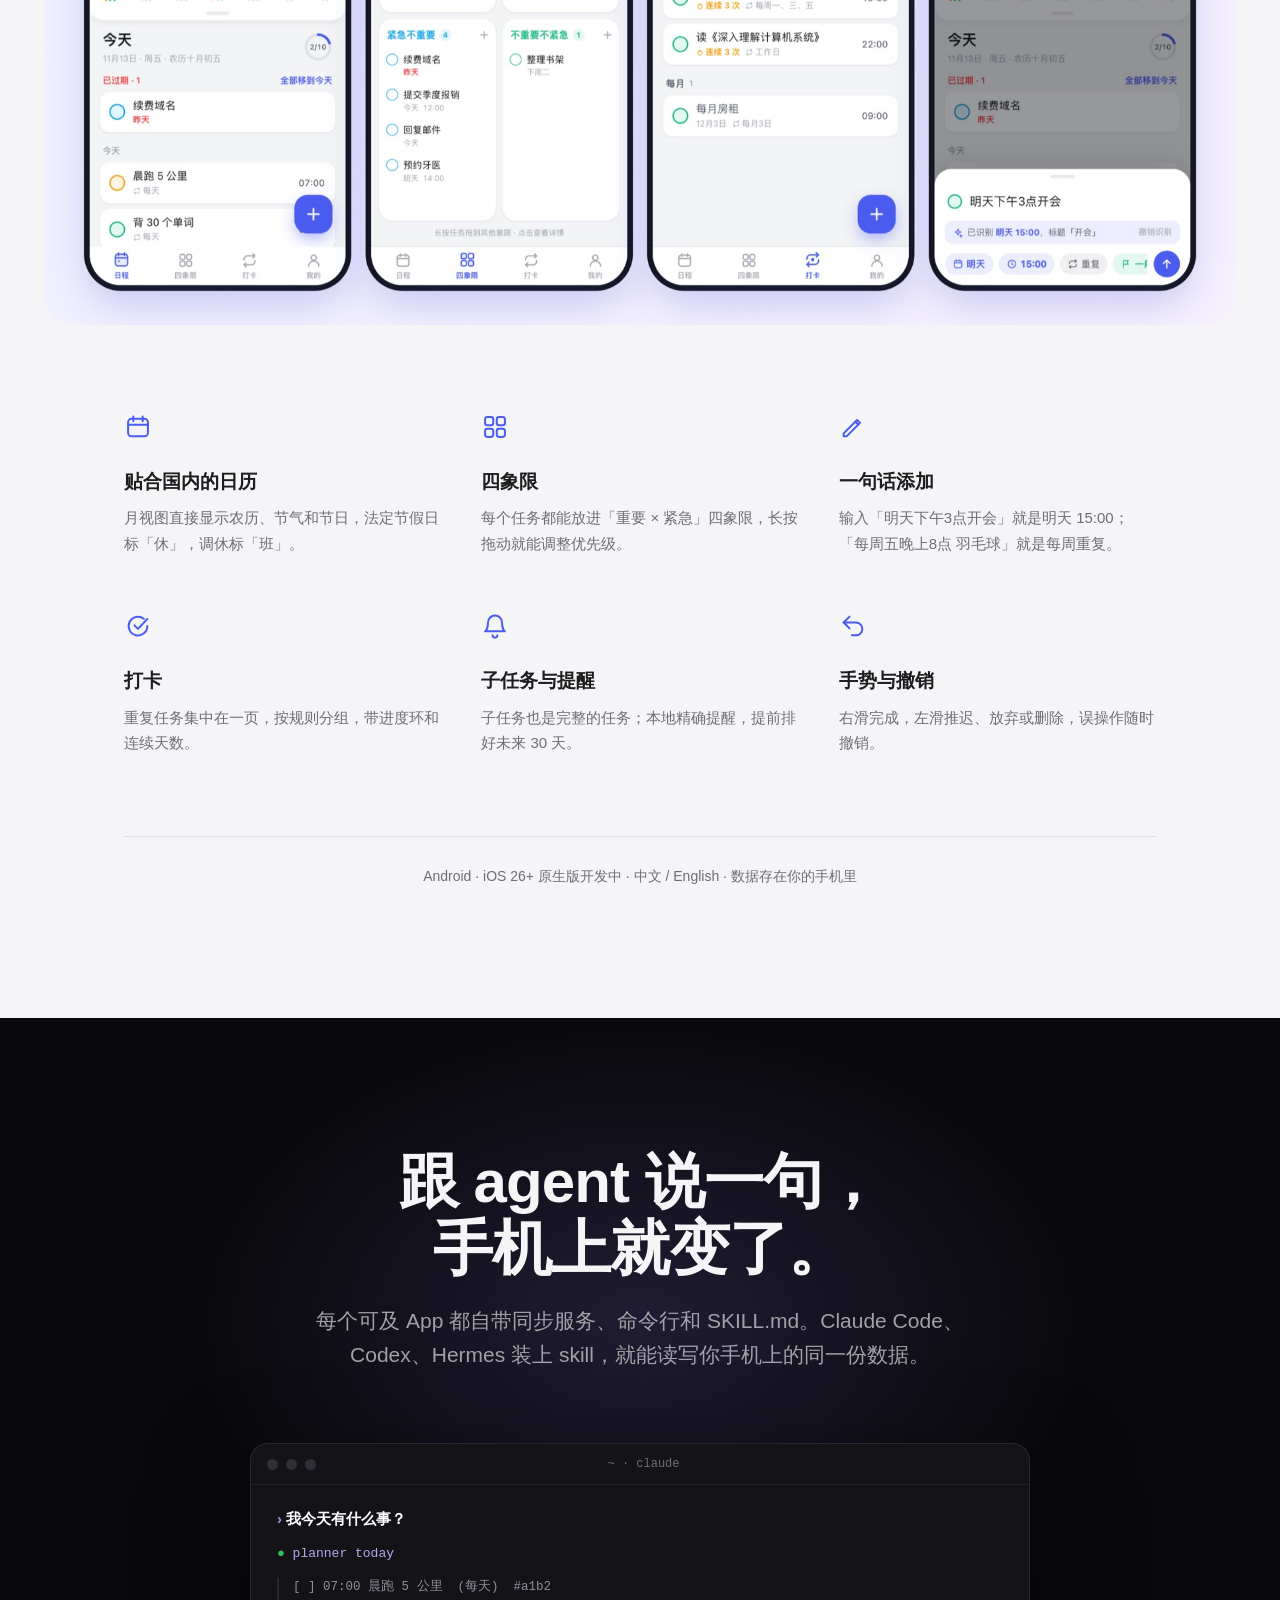
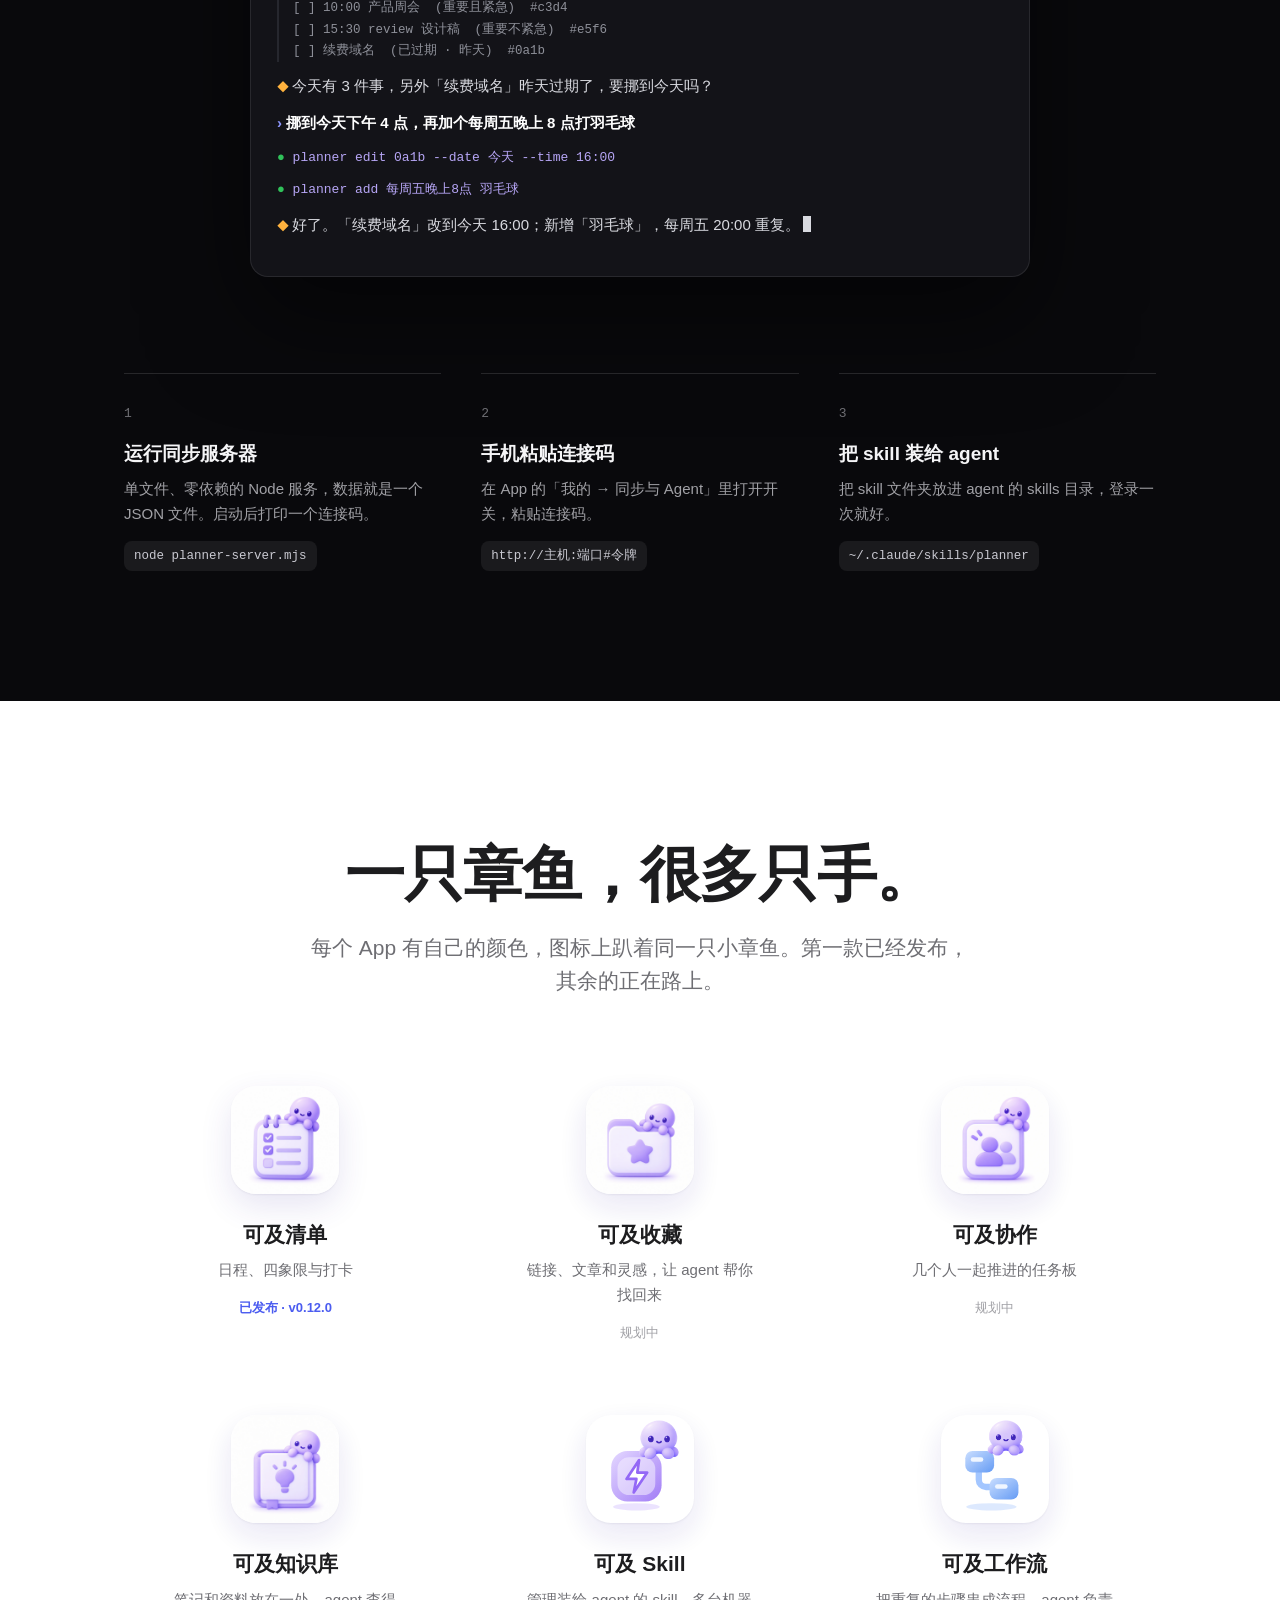
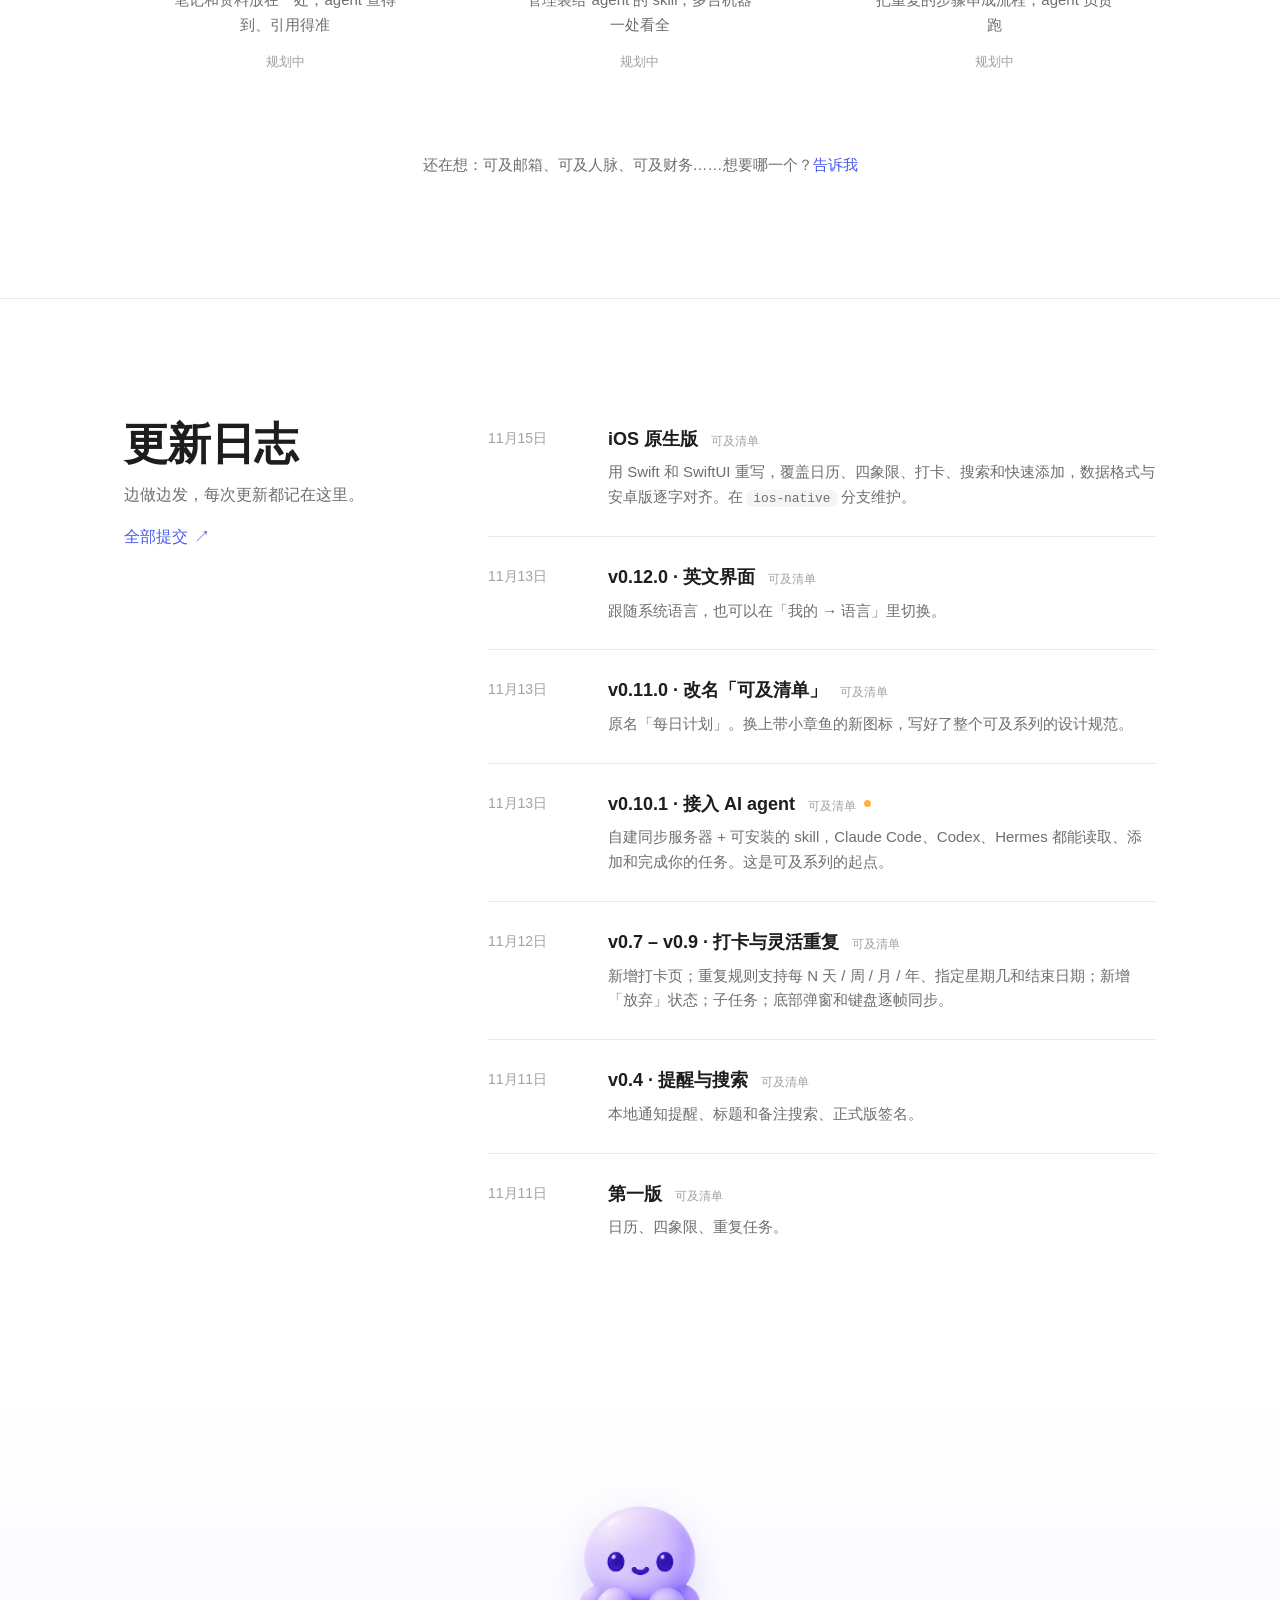
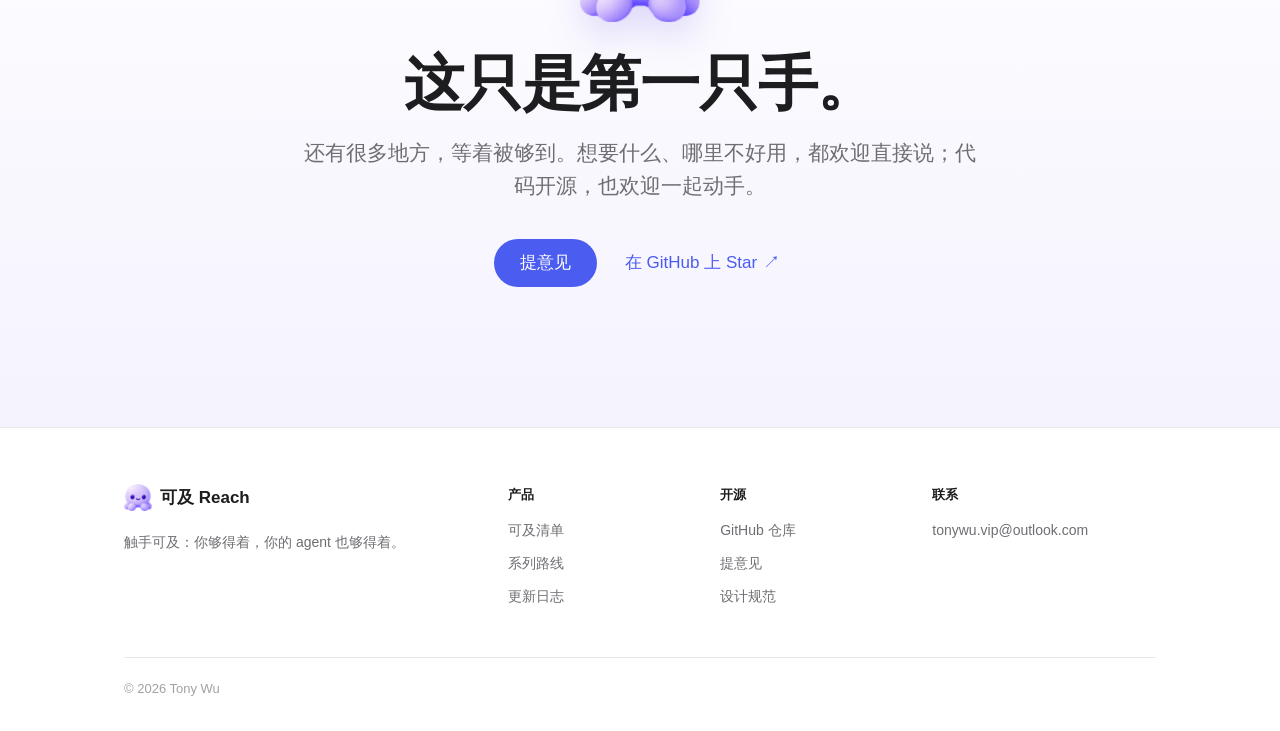
==== commit 044f1260: "Add an English page, language auto-detection and a reworked manifesto - English version at /en/ with" ====
--- a/index.html
+++ b/index.html
@@ -13,7 +13,19 @@
 <link rel="icon" href="assets/favicon-64.png?v=2" type="image/png" sizes="64x64">
 <link rel="icon" href="favicon.ico?v=2" sizes="any">
 <link rel="apple-touch-icon" href="assets/apple-touch-icon.png">
-<link rel="stylesheet" href="style.css">
+<script>
+(function () {
+  if (/bot|crawl|spider|slurp|bing|baidu|yandex|duckduck/i.test(navigator.userAgent) || navigator.webdriver) return;
+  var pref = null;
+  try { pref = localStorage.getItem('reach-lang'); } catch (e) {}
+  var first = (navigator.languages && navigator.languages[0]) || navigator.language || '';
+  var want = pref || (/^zh/i.test(first) ? 'zh' : 'en');
+  if (want !== 'zh') location.replace('en/' + location.hash);
+})();
+</script>
+<link rel="alternate" hreflang="zh-CN" href="./">
+<link rel="alternate" hreflang="en" href="en/">
+<link rel="stylesheet" href="style.css?v=14">
 </head>
 <body>
 
@@ -53,7 +65,10 @@
       <a href="#family">系列</a>
       <a href="#changelog">更新日志</a>
     </nav>
-    <a class="nav-gh" href="https://github.com/TonyWu2333/reachlist" target="_blank" rel="noopener">GitHub <span aria-hidden="true">↗</span></a>
+    <div class="nav-end">
+      <a class="nav-lang" data-lang="en" href="en/" hreflang="en" lang="en">EN</a>
+      <a class="nav-gh" href="https://github.com/TonyWu2333/reachlist" target="_blank" rel="noopener">GitHub <span aria-hidden="true">↗</span></a>
+    </div>
   </div>
 </header>
 
@@ -90,22 +105,23 @@
   <div class="wrap">
     <div class="m-text">
       <p>AI 已经学会了思考，却还碰不到你的生活。你的日程、收藏和笔记，散落在一个个互不相通的 App 里，它看不见，也够不着。</p>
-      <p><strong>可及想做的，是给 agent 长出手。</strong>每一个可及 App 都是一只触手，伸进生活的一个角落；所有触手都连回同一个大脑，也就是你正在用的那个 agent。</p>
-      <p>我们相信，好的工具应该让能力触手可及，而不是把人困在原地。<strong><span class="nw">人、agent 与工具之间，</span><span class="nw">不再有墙。</span></strong></p>
+      <p>可及想做的，是给 agent 长出手。每一个可及 App 都是一只触手，伸进生活的一个角落；所有触手都连回同一个大脑，也就是你正在用的那个 agent。</p>
+      <p>这也是「可及」<span class="nw">这个名字的由来：</span><span class="key nw">触手可及</span>。</p>
+      <p>我们相信，好的工具应该让能力伸手可得，而不是把人困在原地。<span class="nw">人、agent 与工具之间，</span><span class="nw">不再有墙。</span></p>
     </div>
     <div class="m-foot">
       <div class="m-author">
         <img src="https://github.com/TonyWu2333.png?size=96" alt="" width="44" height="44" loading="lazy">
         <div><b>Tony Wu</b><span>可及作者 · 2026 年 11 月</span></div>
       </div>
-      <p class="m-note">第一款是可及清单。每次更新都会写更新日志，开发过程中随时欢迎提意见，代码全部开源。</p>
+      <p class="m-note">可及清单是伸出去的第一只手。每一次更新都会写进更新日志，开发全程公开，代码全部开源。</p>
     </div>
 
     <div class="principles">
-      <div><span>01</span><h3>一件事，做好</h3><p>每个 App 只管一件事，能单独使用，不做大而全。</p></div>
-      <div><span>02</span><h3>Agent 可用</h3><p>人能点的操作，agent 都有对应命令。说法一样，结果一样。</p></div>
-      <div><span>03</span><h3>数据是你的</h3><p>离线可用，同步到你自己的服务器，随时导出为 JSON。</p></div>
-      <div><span>04</span><h3>开源</h3><p>代码全部公开，开发全程公开，欢迎一起改。</p></div>
+      <div><span>01</span><h3>一件事，做到极致</h3><p>每一只触手只握住一件事。握得稳，才伸得远。</p></div>
+      <div><span>02</span><h3>为 agent 而生</h3><p>你能点的每一个按钮，agent 都有对应的命令。同样的话，同样的结果。</p></div>
+      <div><span>03</span><h3>你的数据，只属于你</h3><p>离线可用，同步到你自己的服务器，随时整份带走。没有墙，也没有锁。</p></div>
+      <div><span>04</span><h3>公开地建造</h3><p>代码开源，过程公开，每一步都摊开在这里。欢迎一起动手。</p></div>
     </div>
   </div>
 </section>
@@ -282,8 +298,8 @@
 <section class="join">
   <div class="wrap">
     <img class="join-octo" src="assets/octo-front.png" alt="" loading="lazy">
-    <h2>一起把它做好。</h2>
-    <p class="lead">想要什么功能、哪里不好用，都可以直接说。<br>也可以发邮件到 <a class="mail" href="mailto:tonywu.vip@outlook.com">tonywu.vip@outlook.com</a></p>
+    <h2>这只是第一只手。</h2>
+    <p class="lead">还有很多地方，等着被够到。想要什么、哪里不好用，都欢迎直接说；代码开源，也欢迎一起动手。</p>
     <div class="hero-cta">
       <a class="btn btn-primary" href="https://github.com/TonyWu2333/reachlist/issues/new" target="_blank" rel="noopener">提意见</a>
       <a class="btn btn-text" href="https://github.com/TonyWu2333/reachlist" target="_blank" rel="noopener">在 GitHub 上 Star <span aria-hidden="true">↗</span></a>
@@ -324,6 +340,6 @@
   </div>
 </footer>
 
-<script src="main.js"></script>
+<script src="main.js?v=6"></script>
 </body>
 </html>
--- a/style.css
+++ b/style.css
@@ -60,7 +60,9 @@
 .nav-in { display: flex; align-items: center; height: 56px; }
 .nav-links { display: flex; gap: 32px; margin: 0 auto; font-size: 14px; color: var(--text-2); }
 .nav-links a:hover, .nav-gh:hover { color: var(--text); }
-.nav-gh { font-size: 14px; color: var(--text-2); }
+.nav-end { display: flex; align-items: center; gap: 20px; }
+.nav-gh, .nav-lang { font-size: 14px; color: var(--text-2); }
+.nav-lang:hover { color: var(--text); }
 
 /* ---------- Buttons ---------- */
 .btn { display: inline-flex; align-items: center; gap: 6px; height: 48px; padding: 0 26px; border-radius: 99px; font-size: 17px; font-weight: 500; white-space: nowrap; transition: transform .18s, background .2s, opacity .2s; }
@@ -98,15 +100,17 @@
 
 /* ---------- Manifesto ---------- */
 .manifesto { padding: 140px 0 120px; }
-.m-text { max-width: 21em; font-size: clamp(24px, 3.3vw, 38px); line-height: 1.5; font-weight: 650; letter-spacing: -.005em; color: var(--text-3); }
-.m-text strong { color: var(--text); font-weight: 650; }
-.m-text p + p { margin-top: .8em; }
-.m-foot { display: flex; align-items: center; gap: 40px; margin-top: 48px; flex-wrap: wrap; }
+.m-text { font-size: clamp(20px, 2.5vw, 30px); line-height: 1.6; font-weight: 650; letter-spacing: -.005em; color: var(--text); }
+.m-text p + p { margin-top: .75em; }
+.m-text .ch { color: color-mix(in srgb, var(--text) 16%, var(--bg)); transition: color .25s; }
+.m-text .ch.lit { color: var(--text); }
+.m-text .key .ch.lit { color: var(--accent); }
+.m-foot { display: flex; align-items: center; gap: 20px 40px; margin-top: 64px; flex-wrap: wrap; }
 .m-author { display: flex; align-items: center; gap: 12px; }
 .m-author img { width: 44px; height: 44px; border-radius: 50%; background: var(--bg-soft); }
 .m-author b { display: block; font-size: 16px; font-weight: 600; line-height: 1.3; }
 .m-author span { font-size: 14px; color: var(--text-2); }
-.m-note { flex: 1; min-width: 260px; max-width: 30em; font-size: 16px; color: var(--text-2); padding-left: 40px; border-left: 1px solid var(--line); }
+.m-note { flex: 1; min-width: 240px; max-width: 34em; font-size: 15px; line-height: 1.75; color: var(--text-2); padding-left: 40px; border-left: 1px solid var(--line); }
 
 .principles { display: grid; grid-template-columns: repeat(4, 1fr); gap: 32px; margin-top: 120px; }
 .principles div { padding-top: 22px; border-top: 1px solid var(--line); }
@@ -195,7 +199,6 @@
 .join { padding: 120px 0 140px; text-align: center; background: linear-gradient(180deg, var(--bg), color-mix(in srgb, var(--lavender) 14%, var(--bg))); }
 .join-octo { width: 120px; height: auto; margin: 0 auto 28px; animation: bob 4.5s ease-in-out infinite alternate; filter: drop-shadow(0 14px 18px rgba(110, 86, 230, .2)); }
 .join .lead { margin: 18px auto 0; }
-.join .mail { color: var(--accent); }
 
 /* ---------- Footer ---------- */
 .foot { padding: 56px 0 calc(32px + env(safe-area-inset-bottom)); border-top: 1px solid var(--line); font-size: 14px; }
@@ -214,10 +217,9 @@
 /* ---------- Responsive ---------- */
 @media (max-width: 900px) {
   .nav-links { display: none; }
-    .m-text { max-width: none; }
-  .nav-in { justify-content: space-between; }
+    .nav-in { justify-content: space-between; }
   .principles { grid-template-columns: repeat(2, 1fr); gap: 40px 28px; }
-  .features { grid-template-columns: repeat(2, 1fr); }
+    .features { grid-template-columns: repeat(2, 1fr); }
   .log-grid { grid-template-columns: 1fr; gap: 40px; }
   .log-side { position: static; }
 }
@@ -227,16 +229,14 @@
   .lead { font-size: 18px; }
   section h2 { font-size: 30px; }
   .hero { padding-top: 48px; }
-  .hero-sub br { display: none; }
   .stage { --rx: 38%; --ry: 35%; aspect-ratio: 1 / 1.08; margin-top: 32px; }
   .stage::before { width: 90%; }
   .core { width: 27%; }
   .orb .icon { width: 58px; }
   .orb b { font-size: 12px; margin-top: 6px; }
   .manifesto, .family { padding: 96px 0 88px; }
-  .m-foot { gap: 24px; }
+  .principles { grid-template-columns: 1fr; gap: 28px; margin-top: 80px; }
   .m-note { padding-left: 0; border-left: 0; }
-  .principles { grid-template-columns: 1fr; gap: 28px; margin-top: 80px; }
   .product, .agent { padding: 96px 0; }
   .screens { margin-top: 48px; border-radius: 20px; }
   .features { grid-template-columns: 1fr; gap: 36px; margin-top: 64px; }
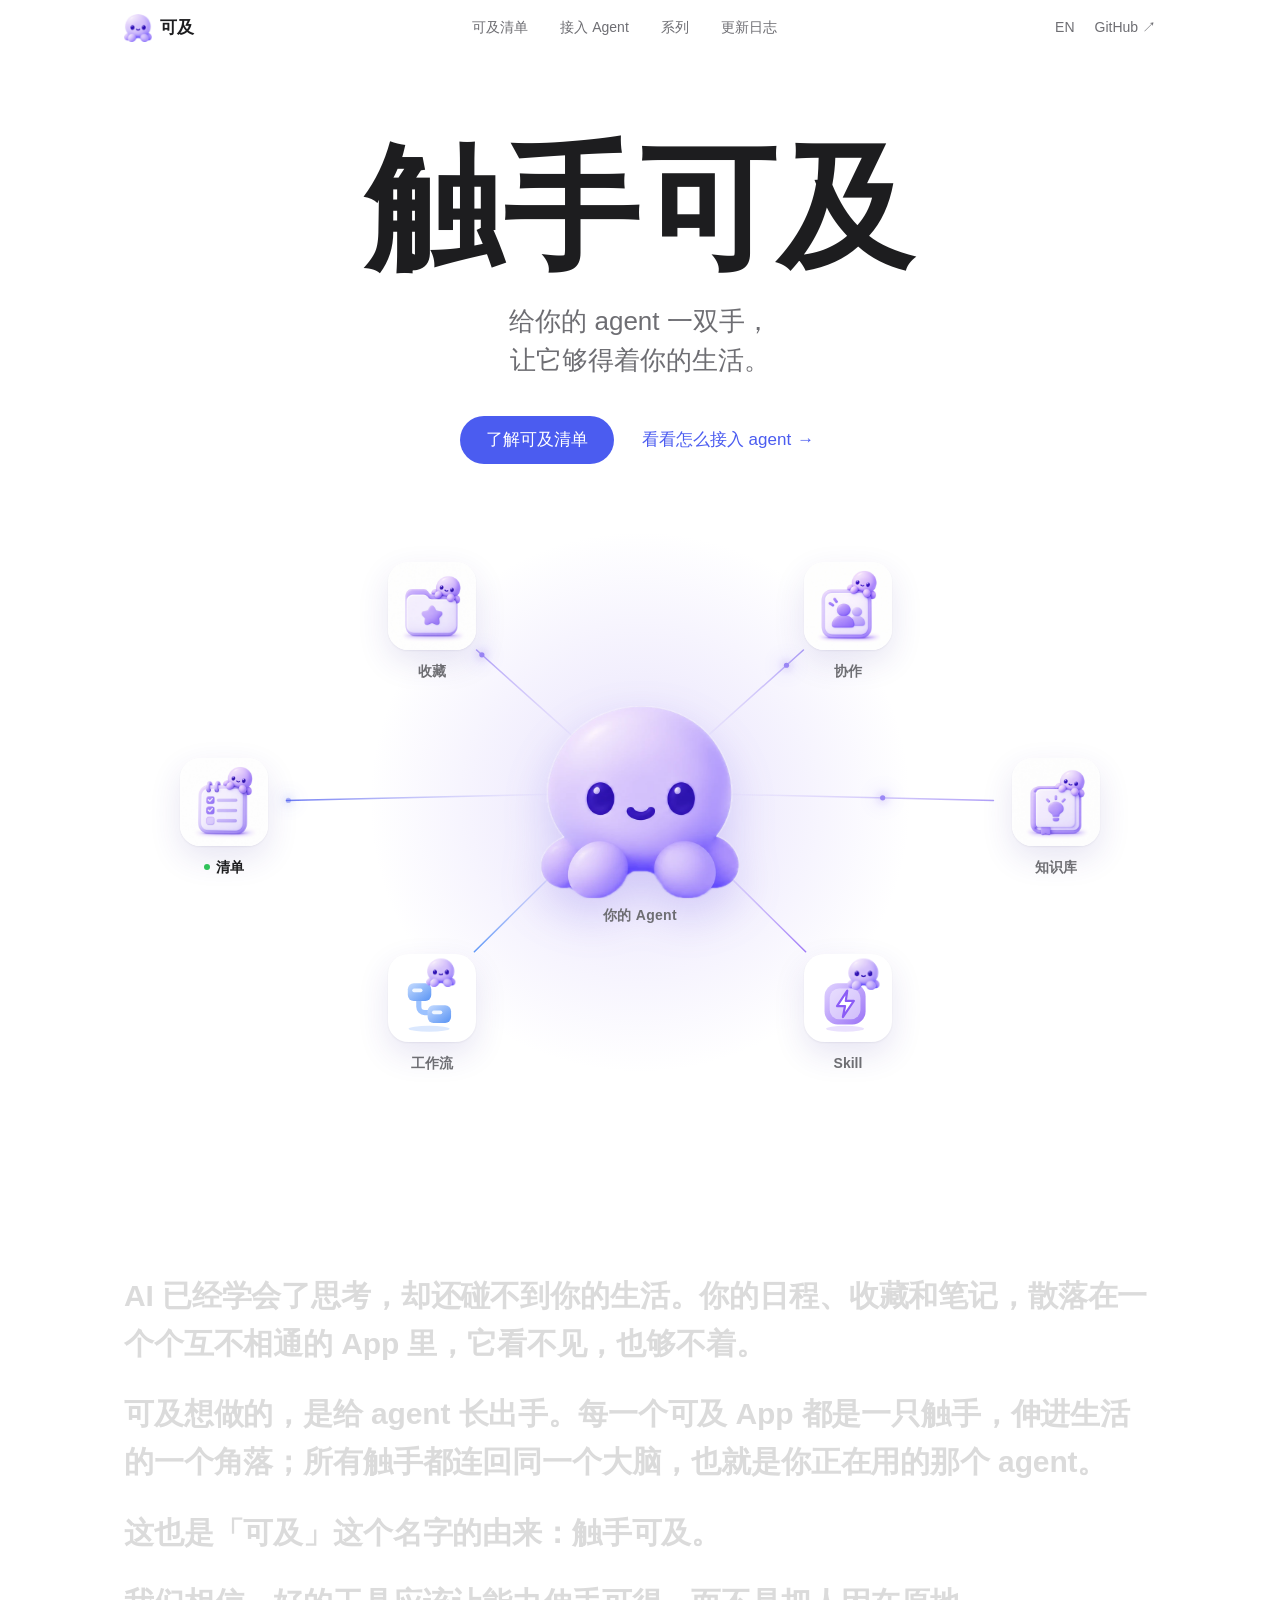
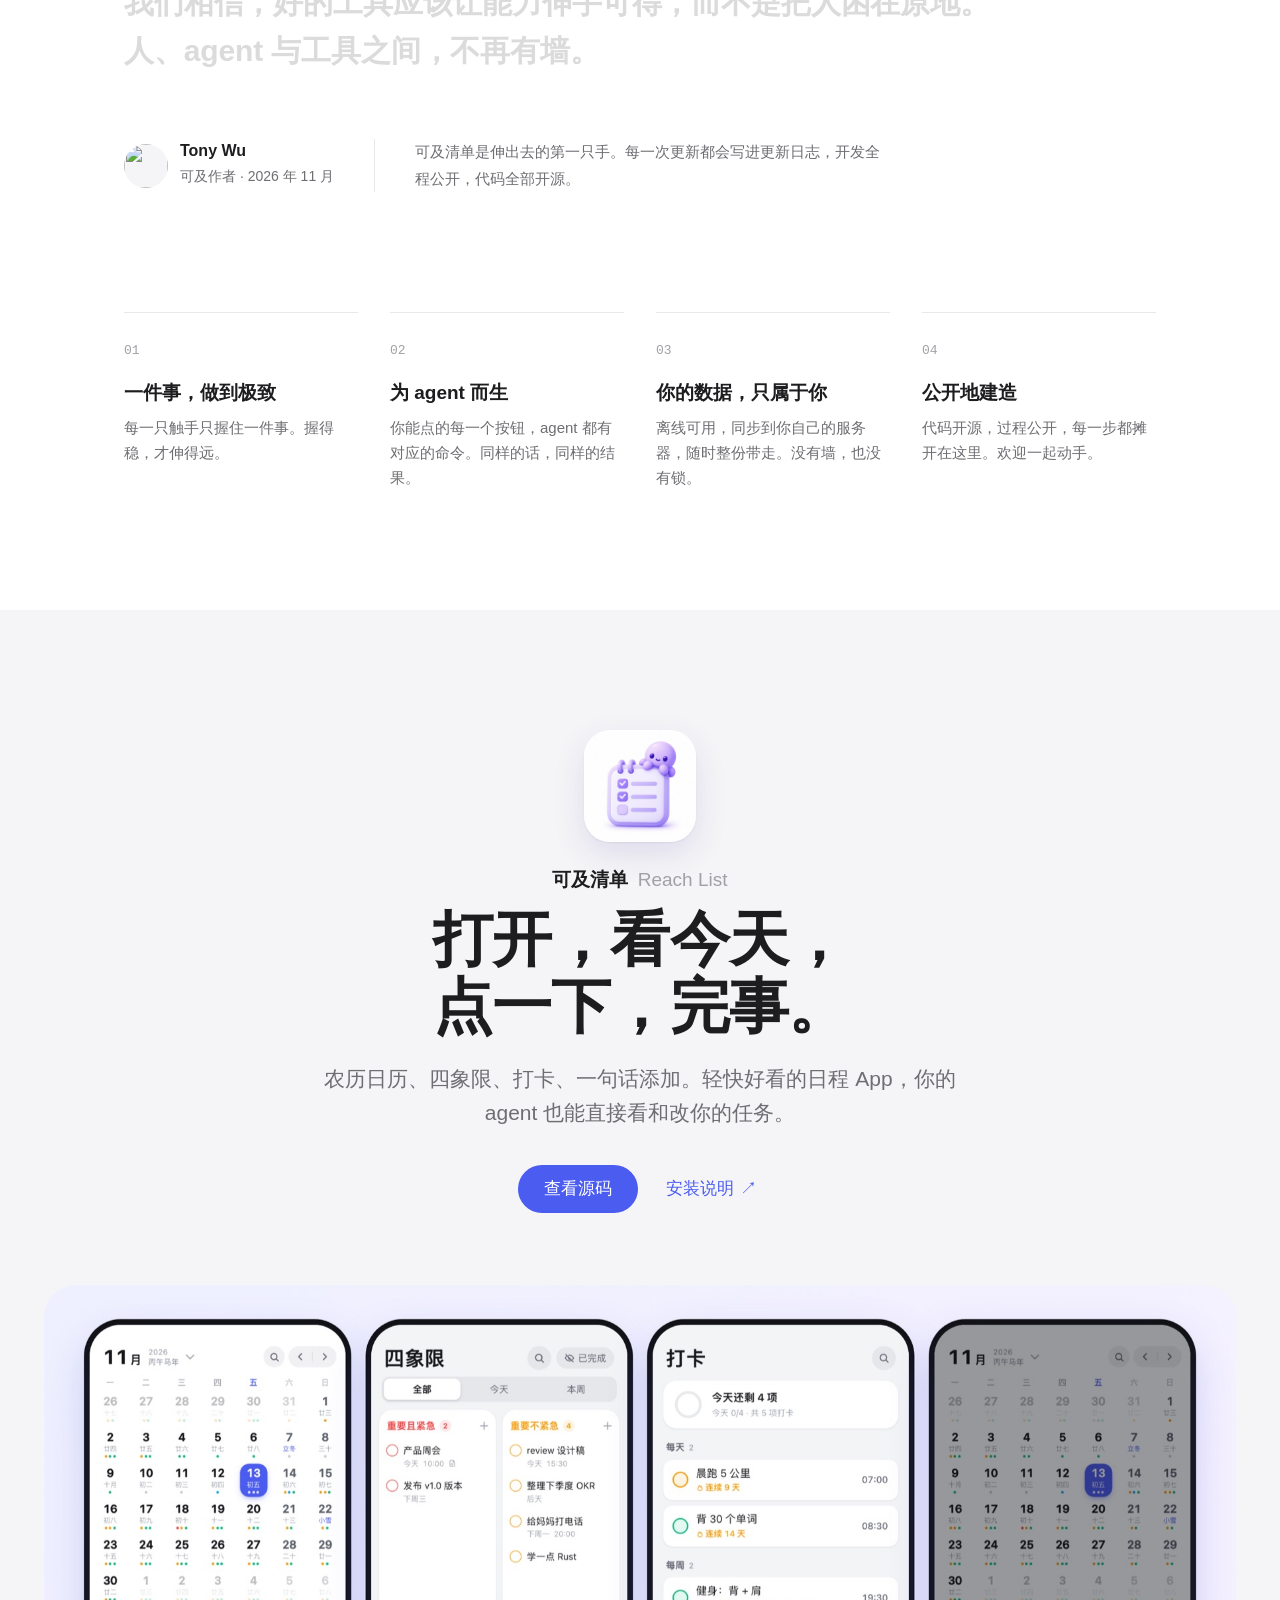
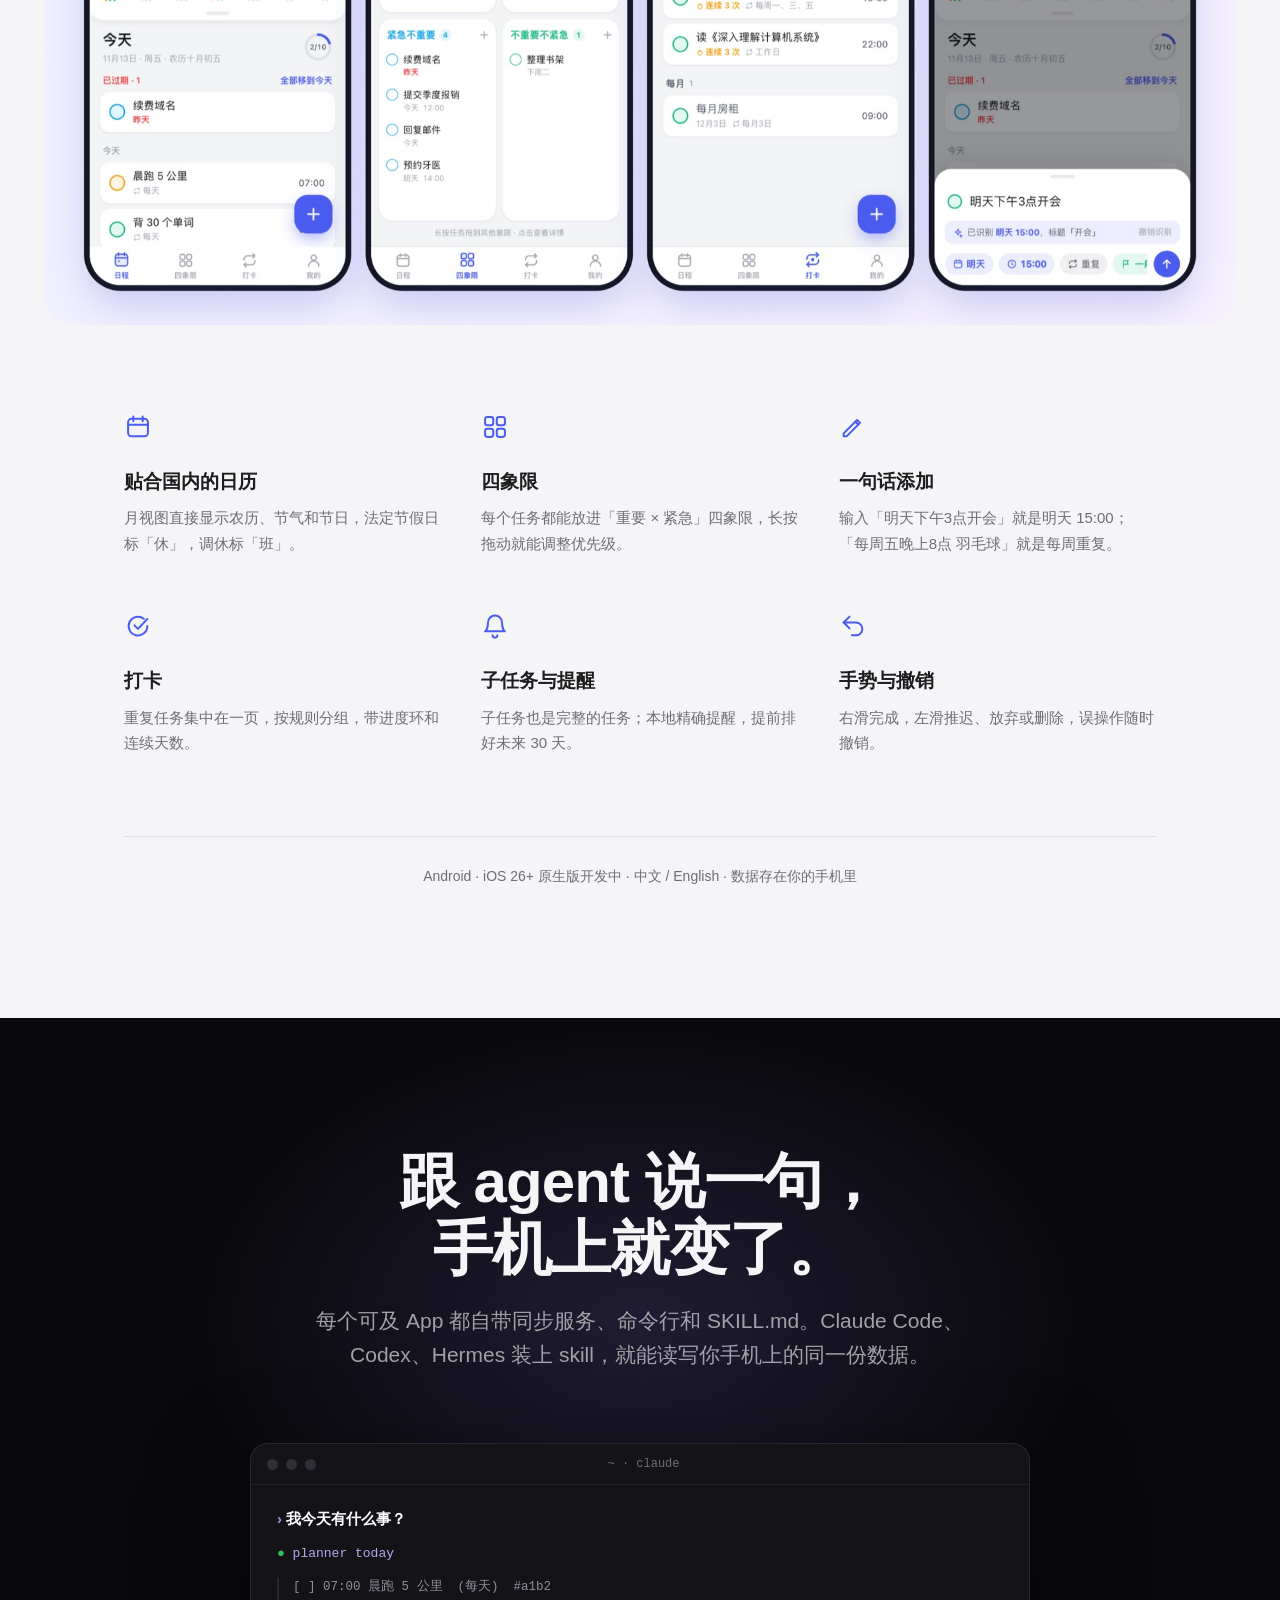
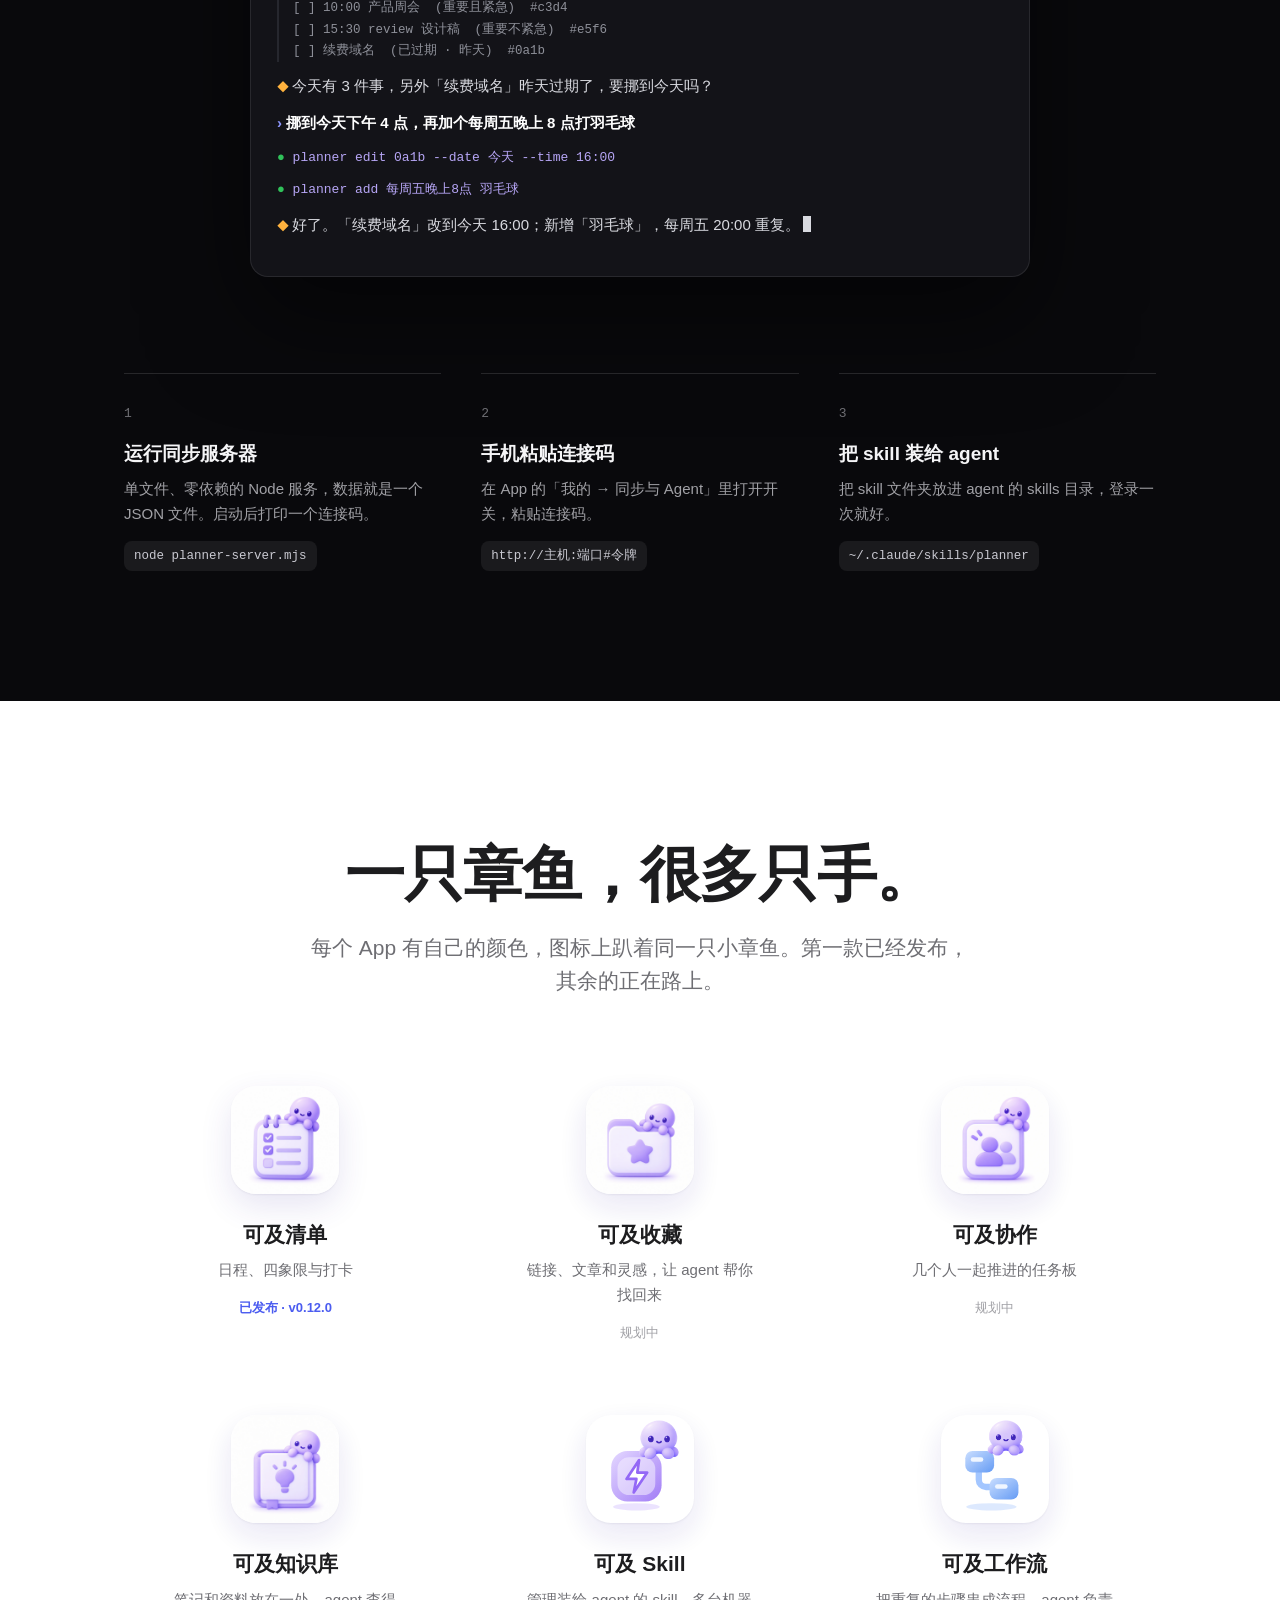
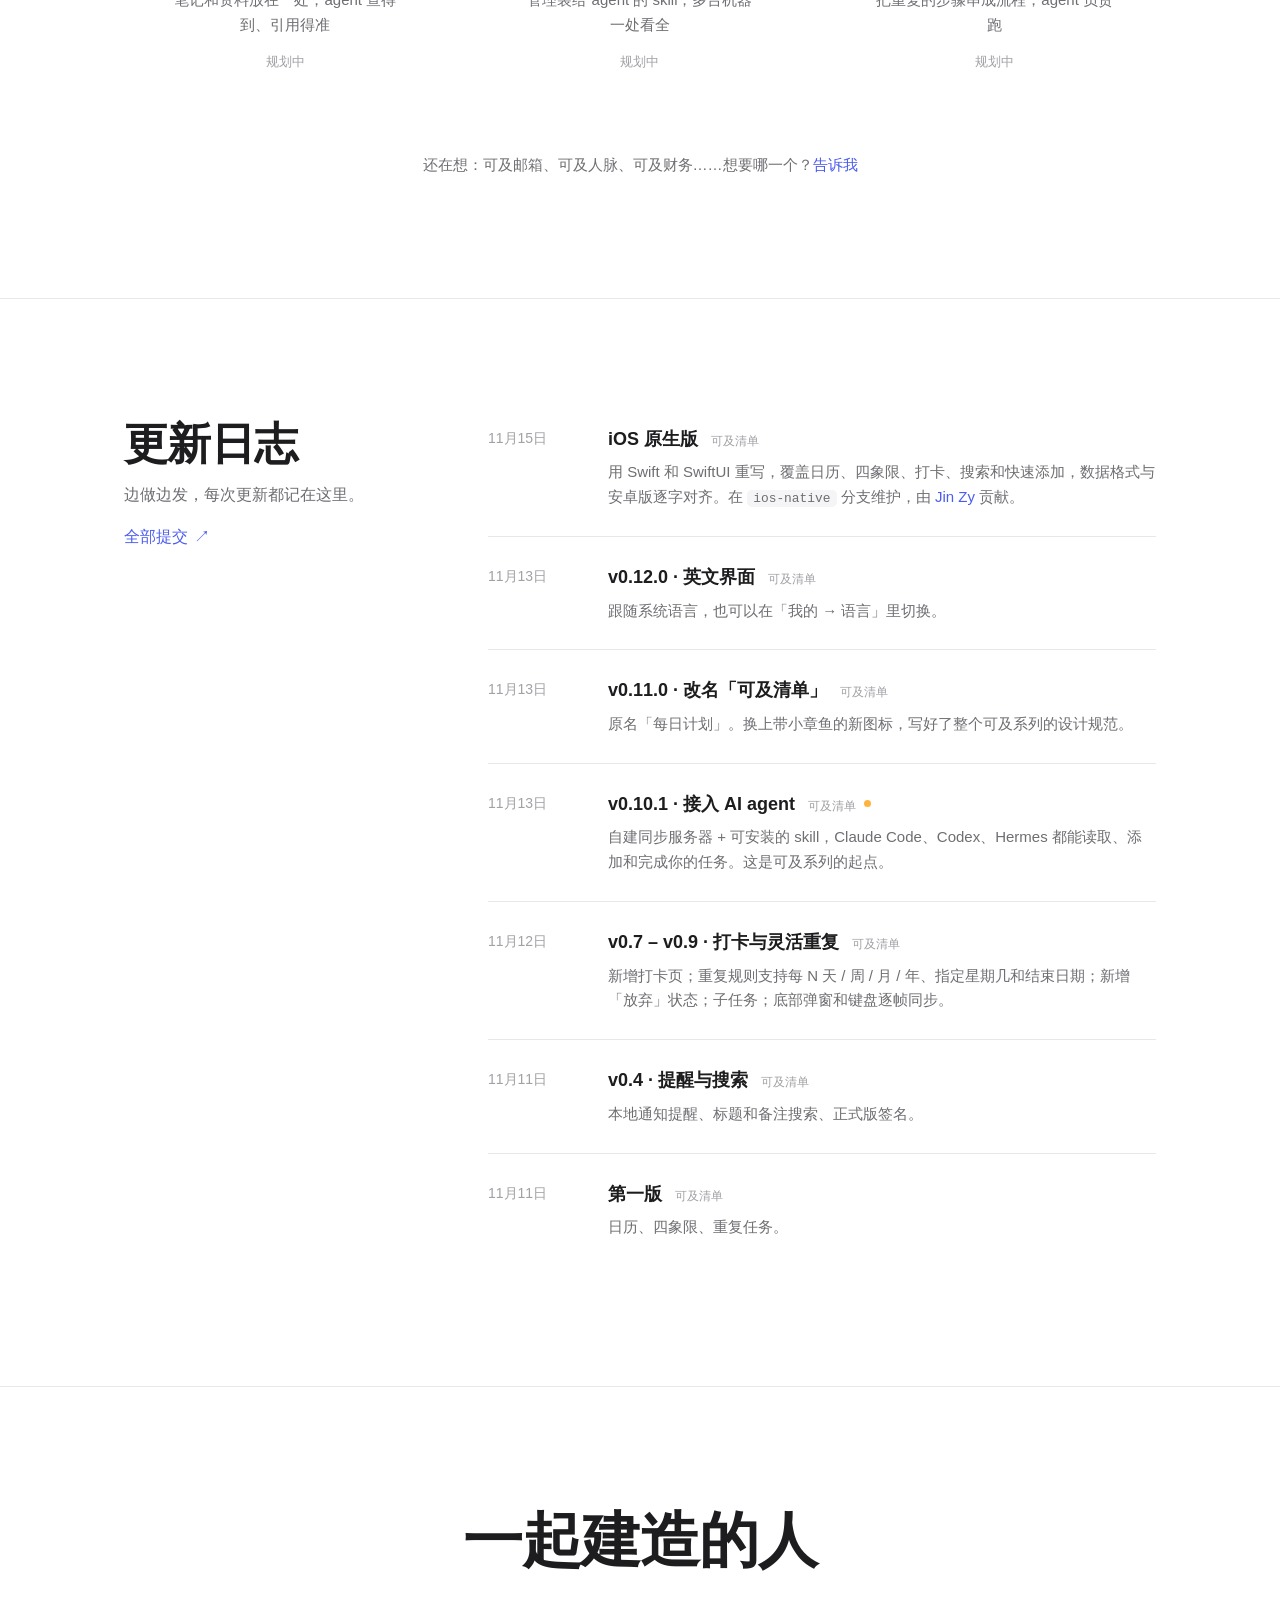
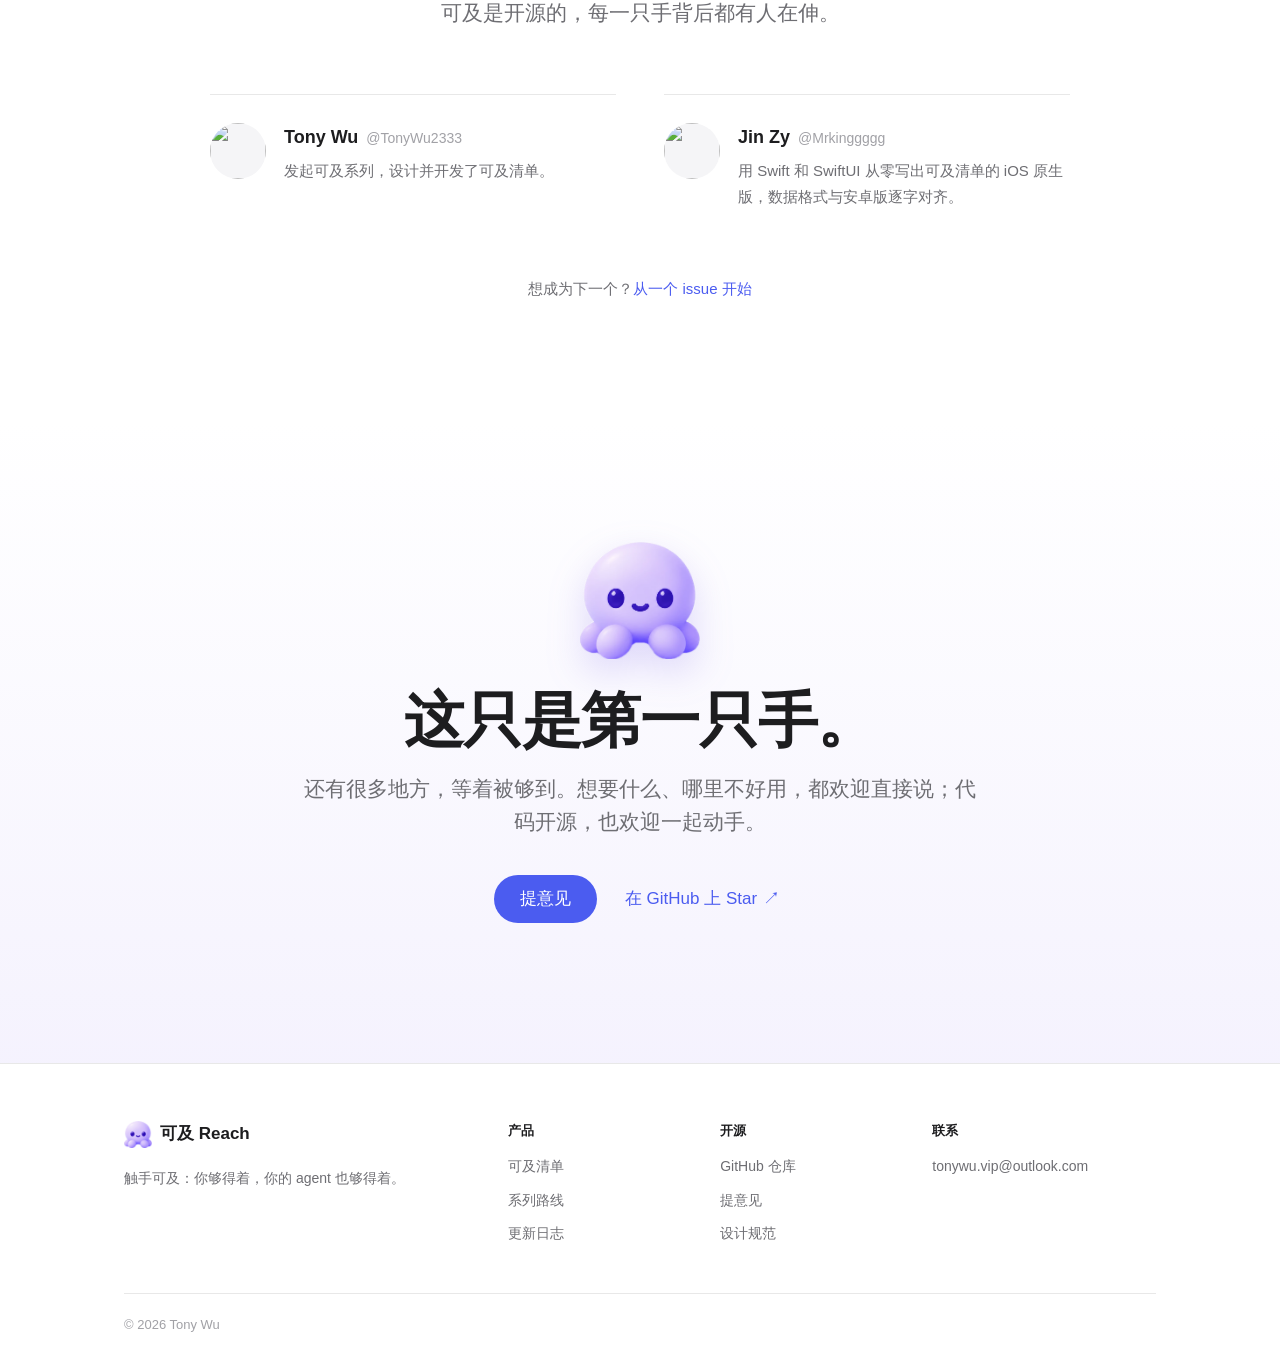
==== commit 3d32f9f5: "Credit contributors on both pages Add a "Built together" section listing Tony Wu and Jin Zy, who bui" ====
--- a/index.html
+++ b/index.html
@@ -25,7 +25,7 @@
 </script>
 <link rel="alternate" hreflang="zh-CN" href="./">
 <link rel="alternate" hreflang="en" href="en/">
-<link rel="stylesheet" href="style.css?v=14">
+<link rel="stylesheet" href="style.css?v=15">
 </head>
 <body>
 
@@ -283,7 +283,7 @@
       <a class="btn btn-text" href="https://github.com/TonyWu2333/reachlist/commits/main" target="_blank" rel="noopener">全部提交 <span aria-hidden="true">↗</span></a>
     </div>
     <ol class="log">
-      <li><time>11月15日</time><div><h3>iOS 原生版 <em>可及清单</em></h3><p>用 Swift 和 SwiftUI 重写，覆盖日历、四象限、打卡、搜索和快速添加，数据格式与安卓版逐字对齐。在 <code>ios-native</code> 分支维护。</p></div></li>
+      <li><time>11月15日</time><div><h3>iOS 原生版 <em>可及清单</em></h3><p>用 Swift 和 SwiftUI 重写，覆盖日历、四象限、打卡、搜索和快速添加，数据格式与安卓版逐字对齐。在 <code>ios-native</code> 分支维护，由 <a href="https://github.com/Mrkinggggg" target="_blank" rel="noopener">Jin Zy</a> 贡献。</p></div></li>
       <li><time>11月13日</time><div><h3>v0.12.0 · 英文界面 <em>可及清单</em></h3><p>跟随系统语言，也可以在「我的 → 语言」里切换。</p></div></li>
       <li><time>11月13日</time><div><h3>v0.11.0 · 改名「可及清单」 <em>可及清单</em></h3><p>原名「每日计划」。换上带小章鱼的新图标，写好了整个可及系列的设计规范。</p></div></li>
       <li class="key"><time>11月13日</time><div><h3>v0.10.1 · 接入 AI agent <em>可及清单</em></h3><p>自建同步服务器 + 可安装的 skill，Claude Code、Codex、Hermes 都能读取、添加和完成你的任务。这是可及系列的起点。</p></div></li>
@@ -294,6 +294,27 @@
   </div>
 </section>
 
+<!-- ============ People ============ -->
+<section class="people" id="people">
+  <div class="wrap">
+    <div class="section-head center">
+      <h2>一起建造的人</h2>
+      <p class="lead">可及是开源的，每一只手背后都有人在伸。</p>
+    </div>
+    <div class="people-list">
+      <a class="person" href="https://github.com/TonyWu2333" target="_blank" rel="noopener">
+        <img src="https://github.com/TonyWu2333.png?size=112" alt="" width="56" height="56" loading="lazy">
+        <div><b>Tony Wu</b><span>@TonyWu2333</span><p>发起可及系列，设计并开发了可及清单。</p></div>
+      </a>
+      <a class="person" href="https://github.com/Mrkinggggg" target="_blank" rel="noopener">
+        <img src="https://github.com/Mrkinggggg.png?size=112" alt="" width="56" height="56" loading="lazy">
+        <div><b>Jin Zy</b><span>@Mrkinggggg</span><p>用 Swift 和 SwiftUI 从零写出可及清单的 iOS 原生版，数据格式与安卓版逐字对齐。</p></div>
+      </a>
+    </div>
+    <p class="more">想成为下一个？<a href="https://github.com/TonyWu2333/reachlist/issues" target="_blank" rel="noopener">从一个 issue 开始</a></p>
+  </div>
+</section>
+
 <!-- ============ CTA ============ -->
 <section class="join">
   <div class="wrap">
--- a/style.css
+++ b/style.css
@@ -194,6 +194,18 @@
 .log li.key h3::after { content: ""; display: inline-block; width: 7px; height: 7px; margin-left: 8px; border-radius: 50%; background: var(--reach); vertical-align: 3px; }
 .log p { margin-top: 6px; font-size: 15px; color: var(--text-2); }
 .log code { padding: 1px 6px; border-radius: 5px; background: var(--bg-soft); }
+
+/* ---------- People ---------- */
+.people { padding: 120px 0; border-top: 1px solid var(--line); }
+.people-list { display: grid; grid-template-columns: repeat(2, minmax(0, 1fr)); gap: 0 48px; max-width: 860px; margin: 64px auto 0; }
+.person { display: flex; gap: 18px; padding: 28px 0; border-top: 1px solid var(--line); }
+.person img { flex: none; width: 56px; height: 56px; border-radius: 50%; background: var(--bg-soft); }
+.person b { font-size: 18px; font-weight: 650; }
+.person span { margin-left: 8px; font-size: 14px; color: var(--text-3); }
+.person p { margin-top: 6px; font-size: 15px; line-height: 1.7; color: var(--text-2); }
+.person:hover b { color: var(--accent); }
+.people .more { margin-top: 40px; }
+.log p a { color: var(--accent); }
 
 /* ---------- CTA ---------- */
 .join { padding: 120px 0 140px; text-align: center; background: linear-gradient(180deg, var(--bg), color-mix(in srgb, var(--lavender) 14%, var(--bg))); }
@@ -249,6 +261,8 @@
   .lu h3 { font-size: 18px; margin-top: 18px; }
   .lu p { font-size: 14px; }
   .changelog { padding: 88px 0; }
+  .people { padding: 88px 0; }
+  .people-list { grid-template-columns: 1fr; margin-top: 40px; }
   .log li { grid-template-columns: 1fr; gap: 4px; }
   .foot-grid { grid-template-columns: 1fr 1fr; }
   .foot-brand, .foot-col:last-child { grid-column: 1 / -1; }
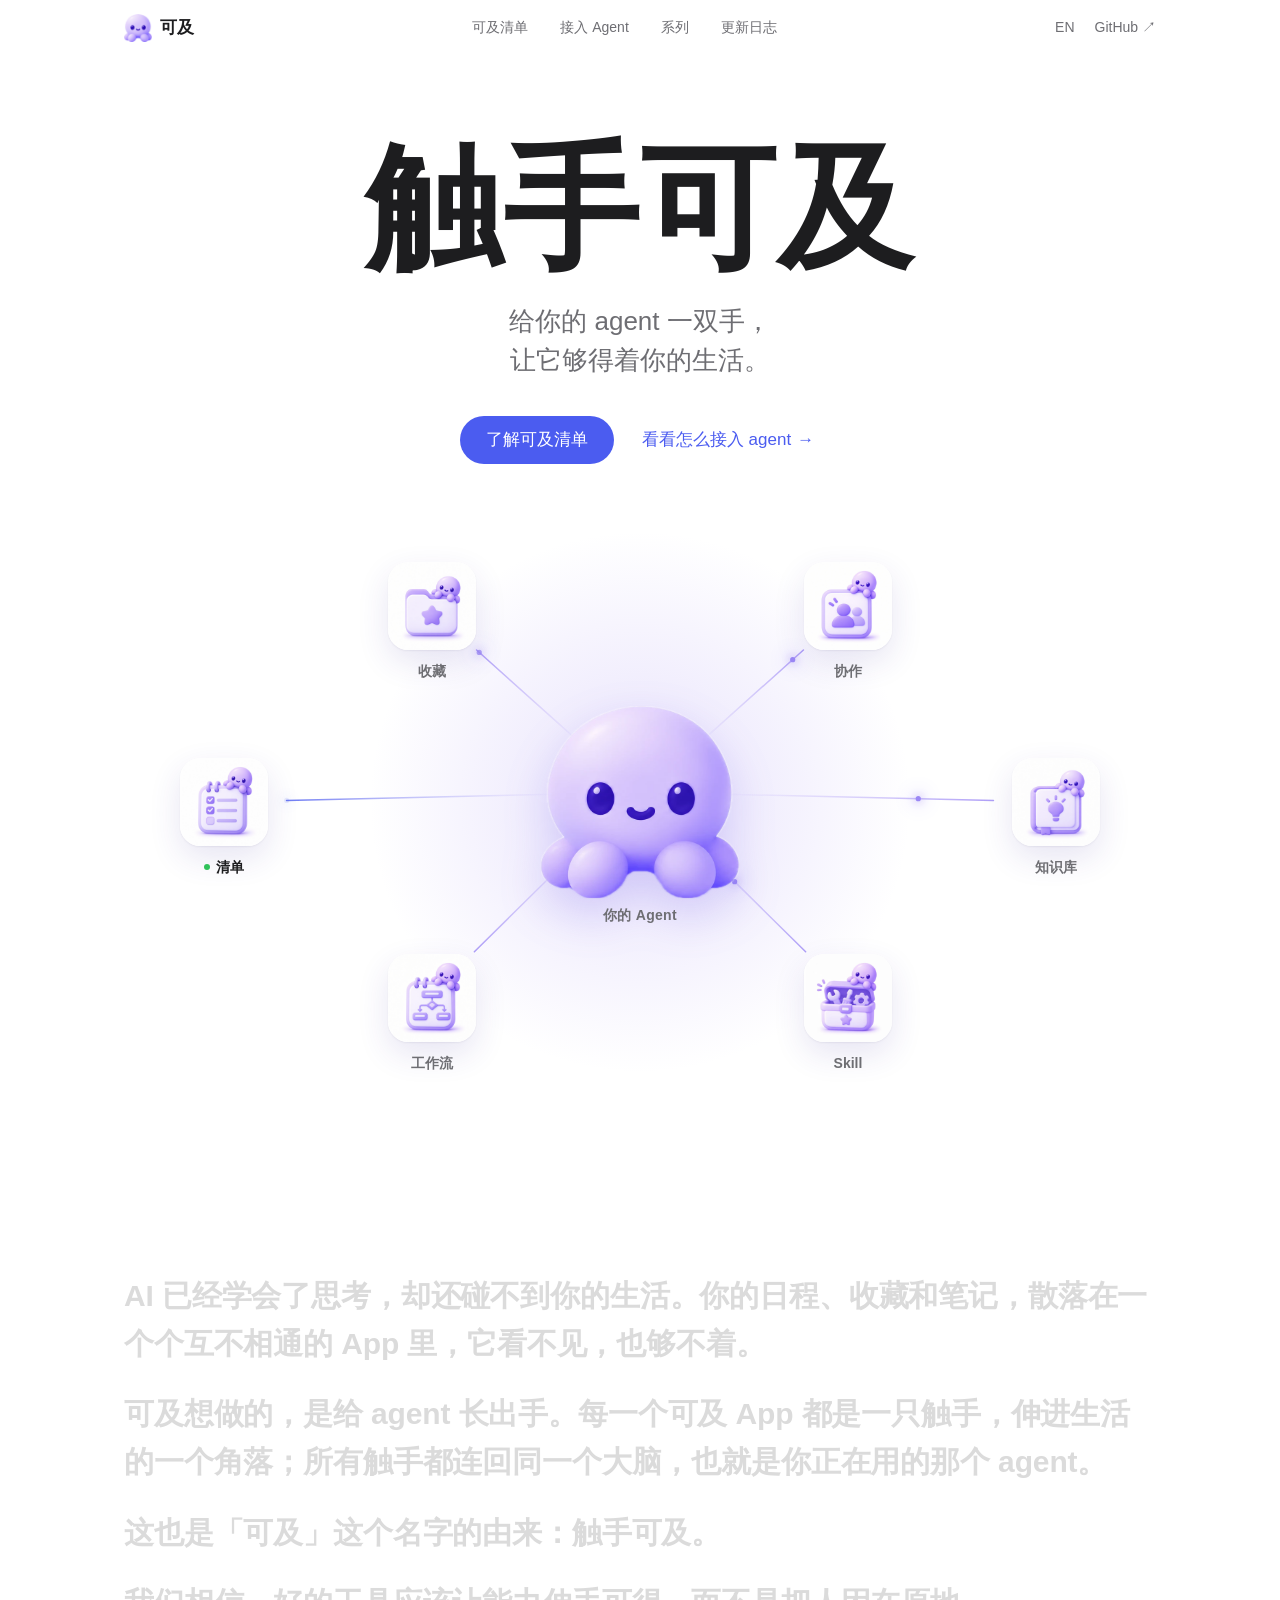
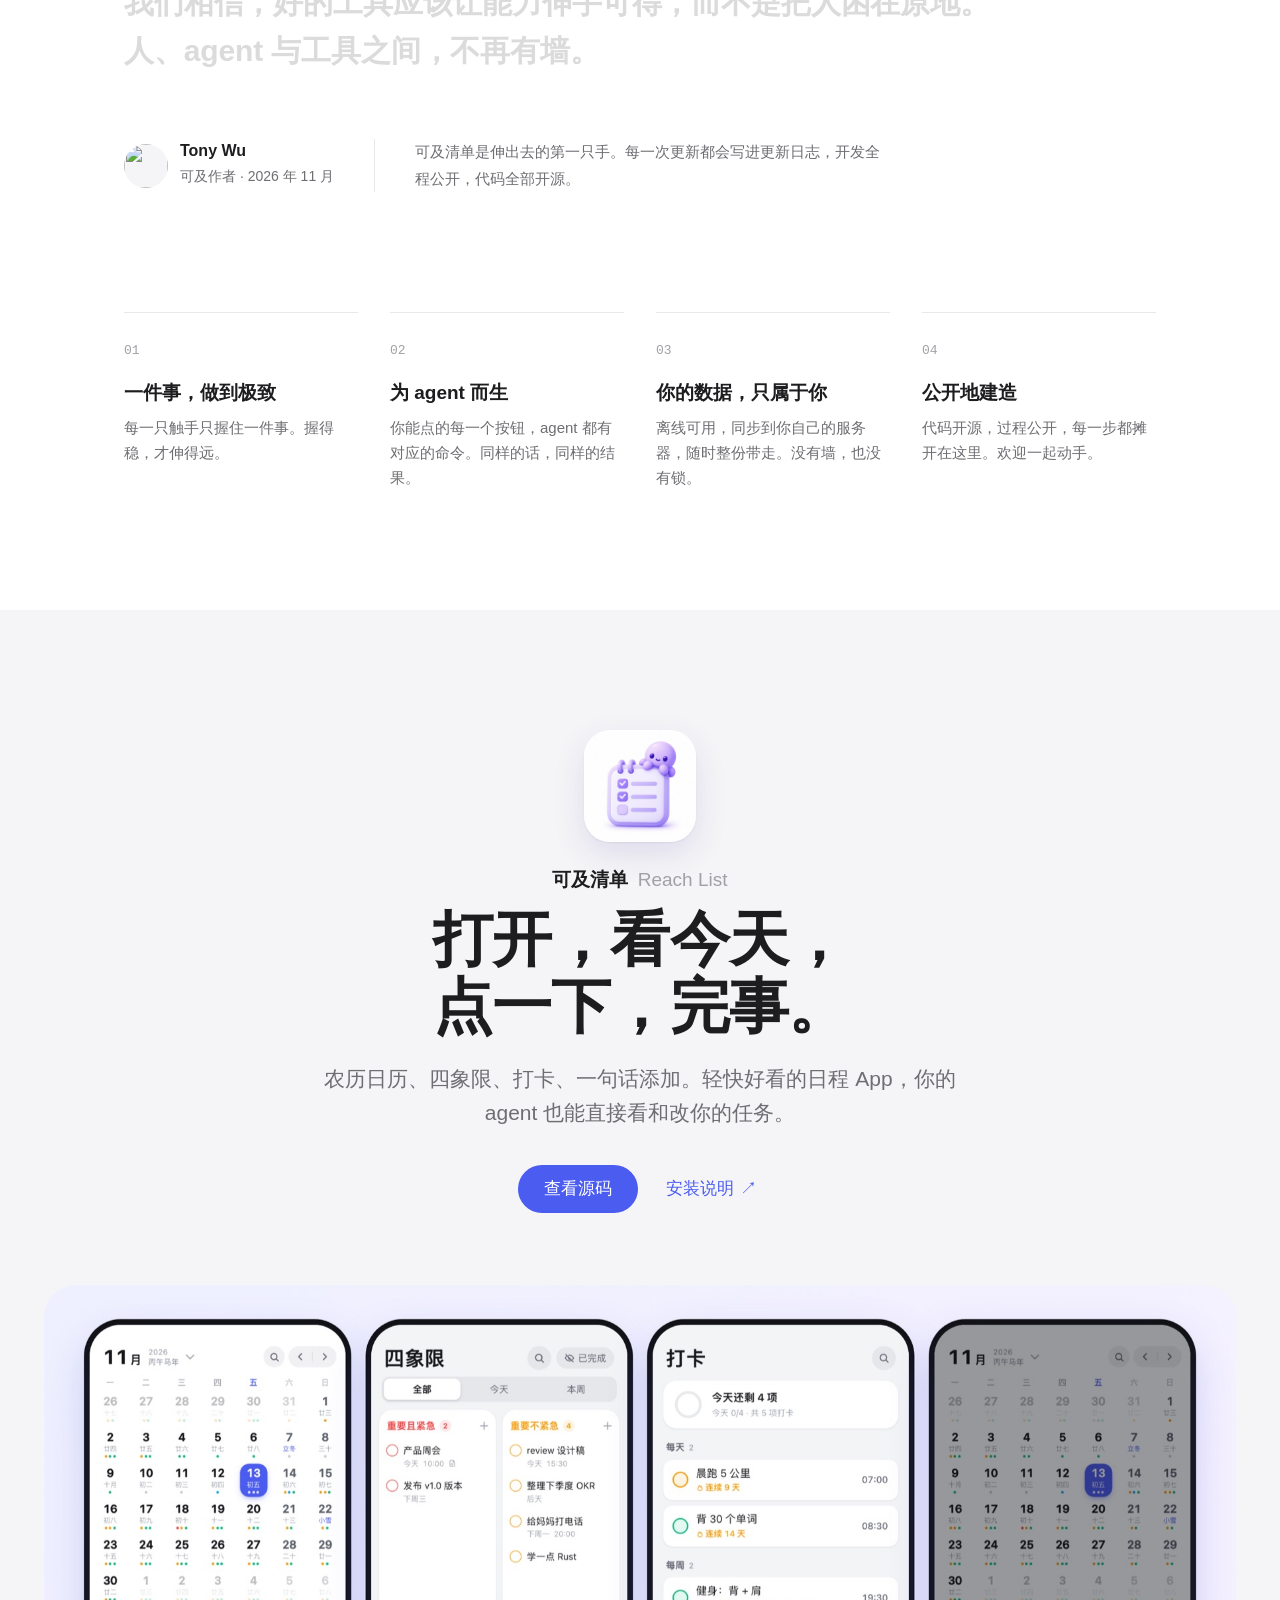
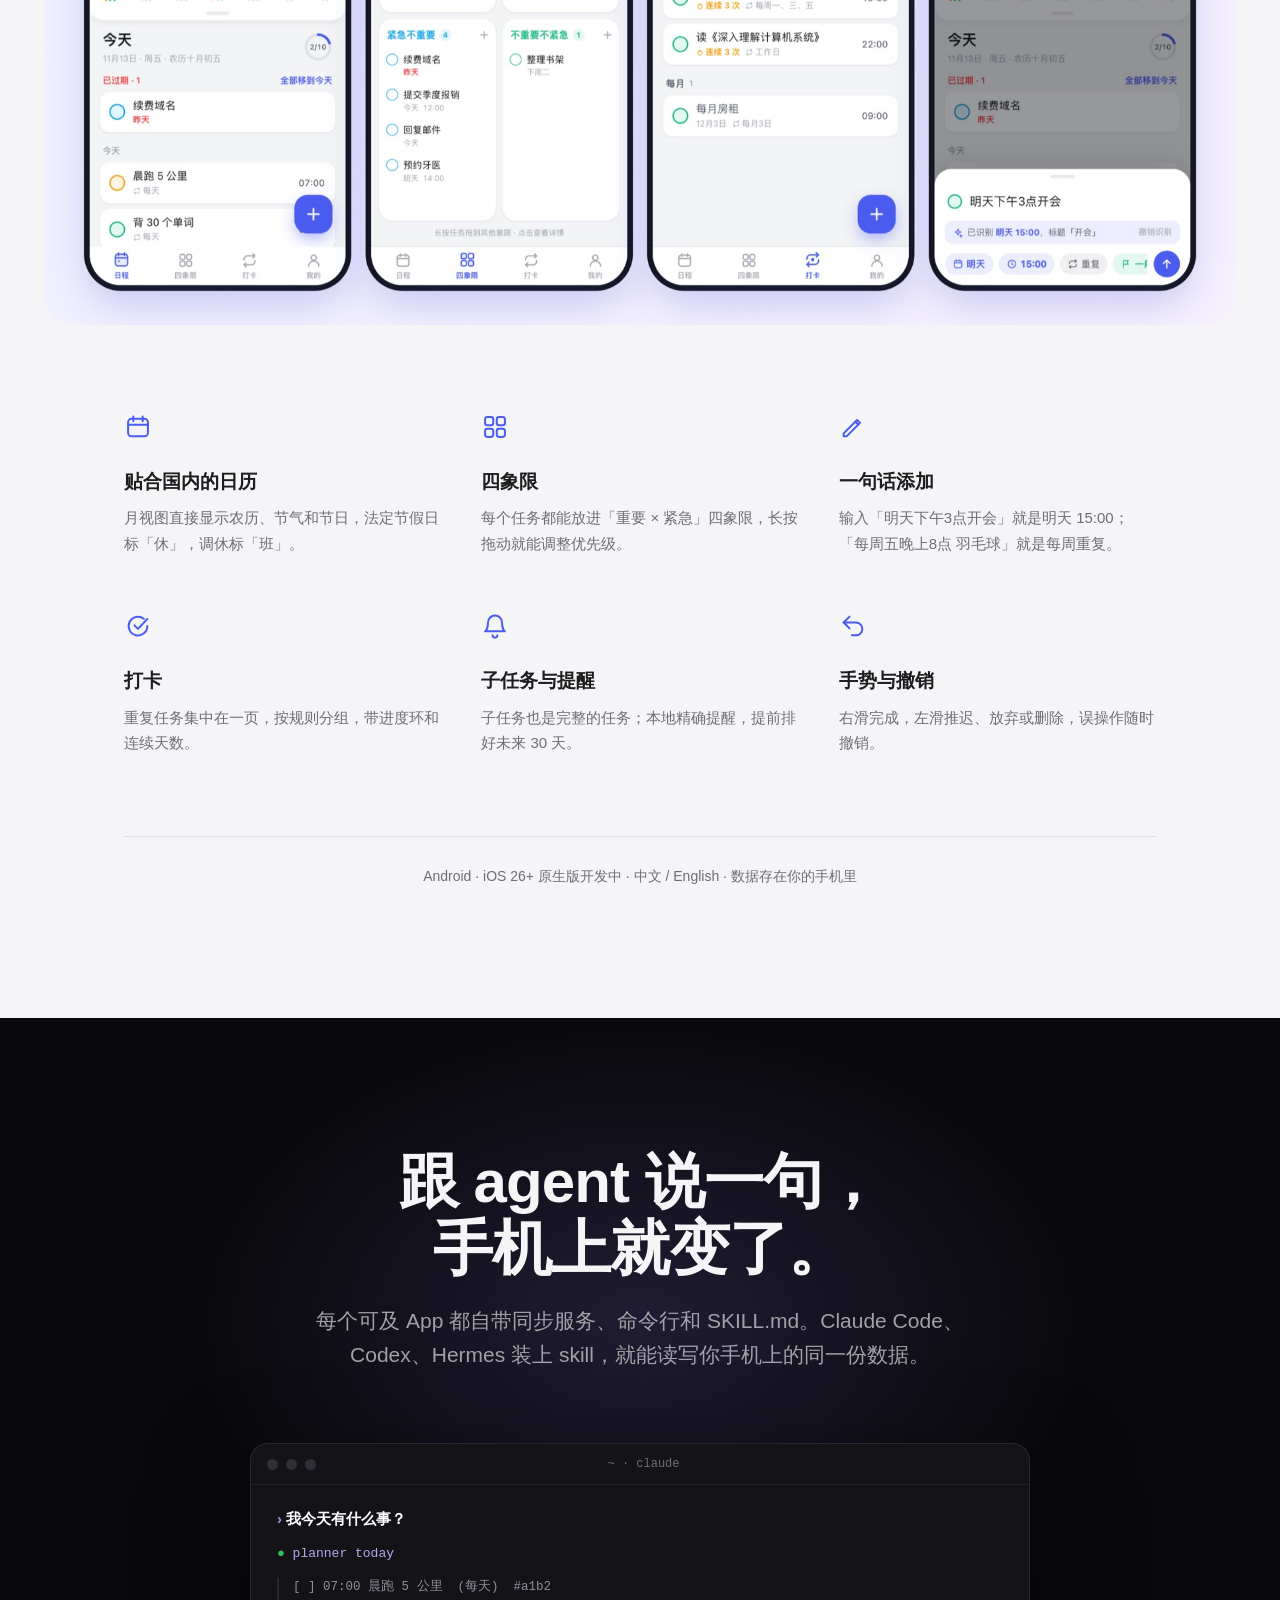
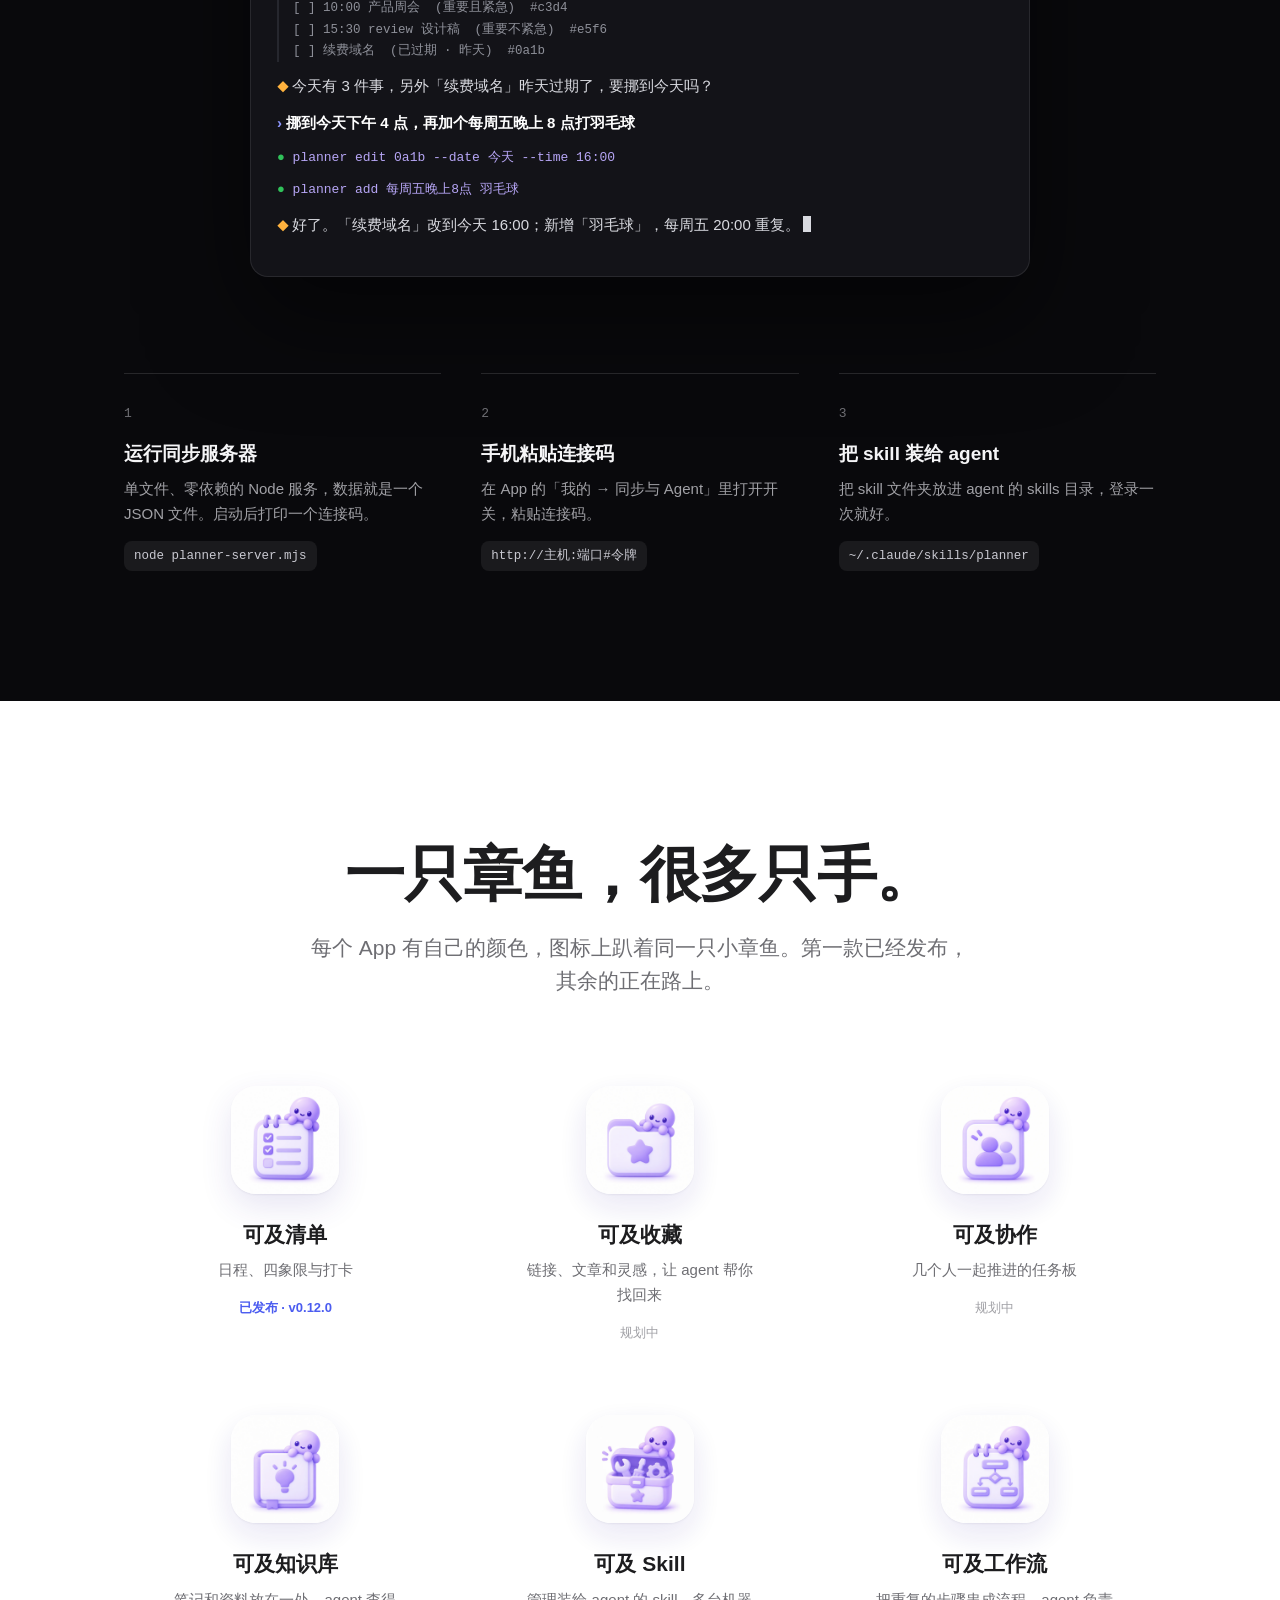
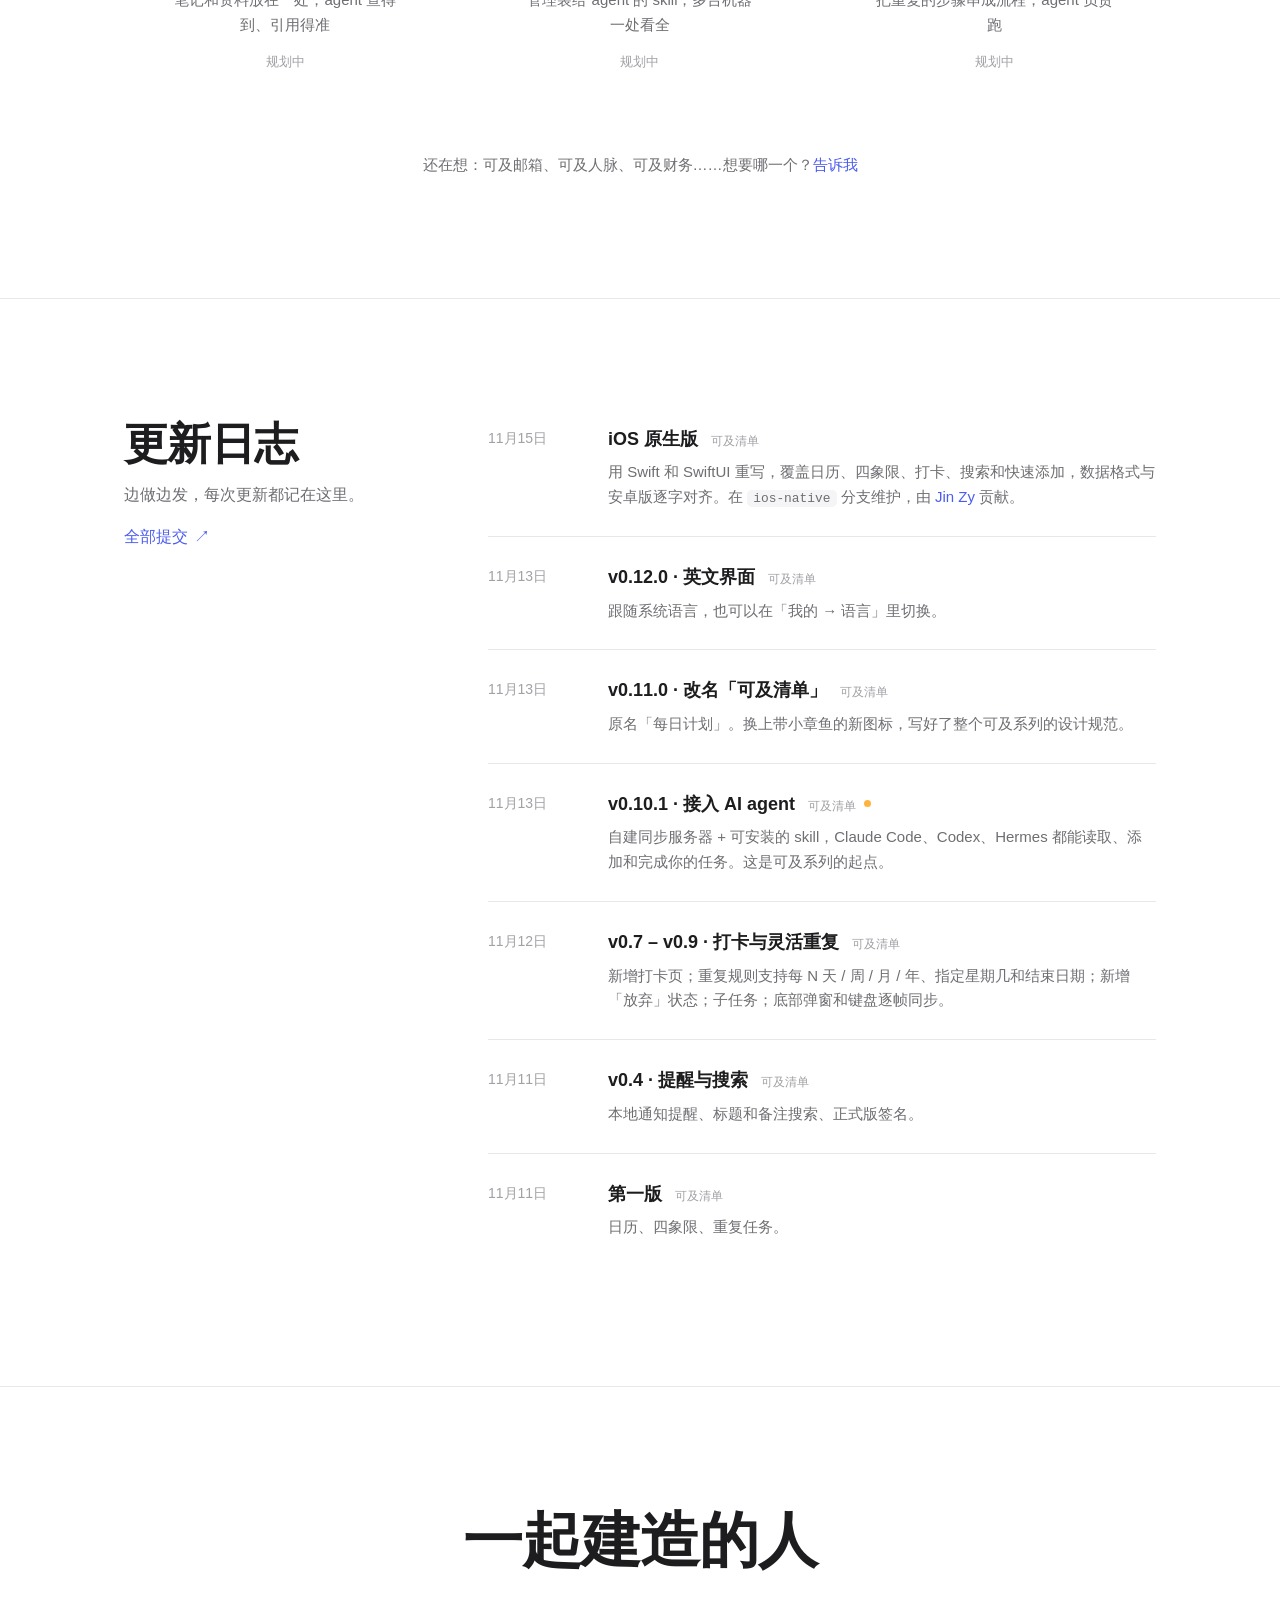
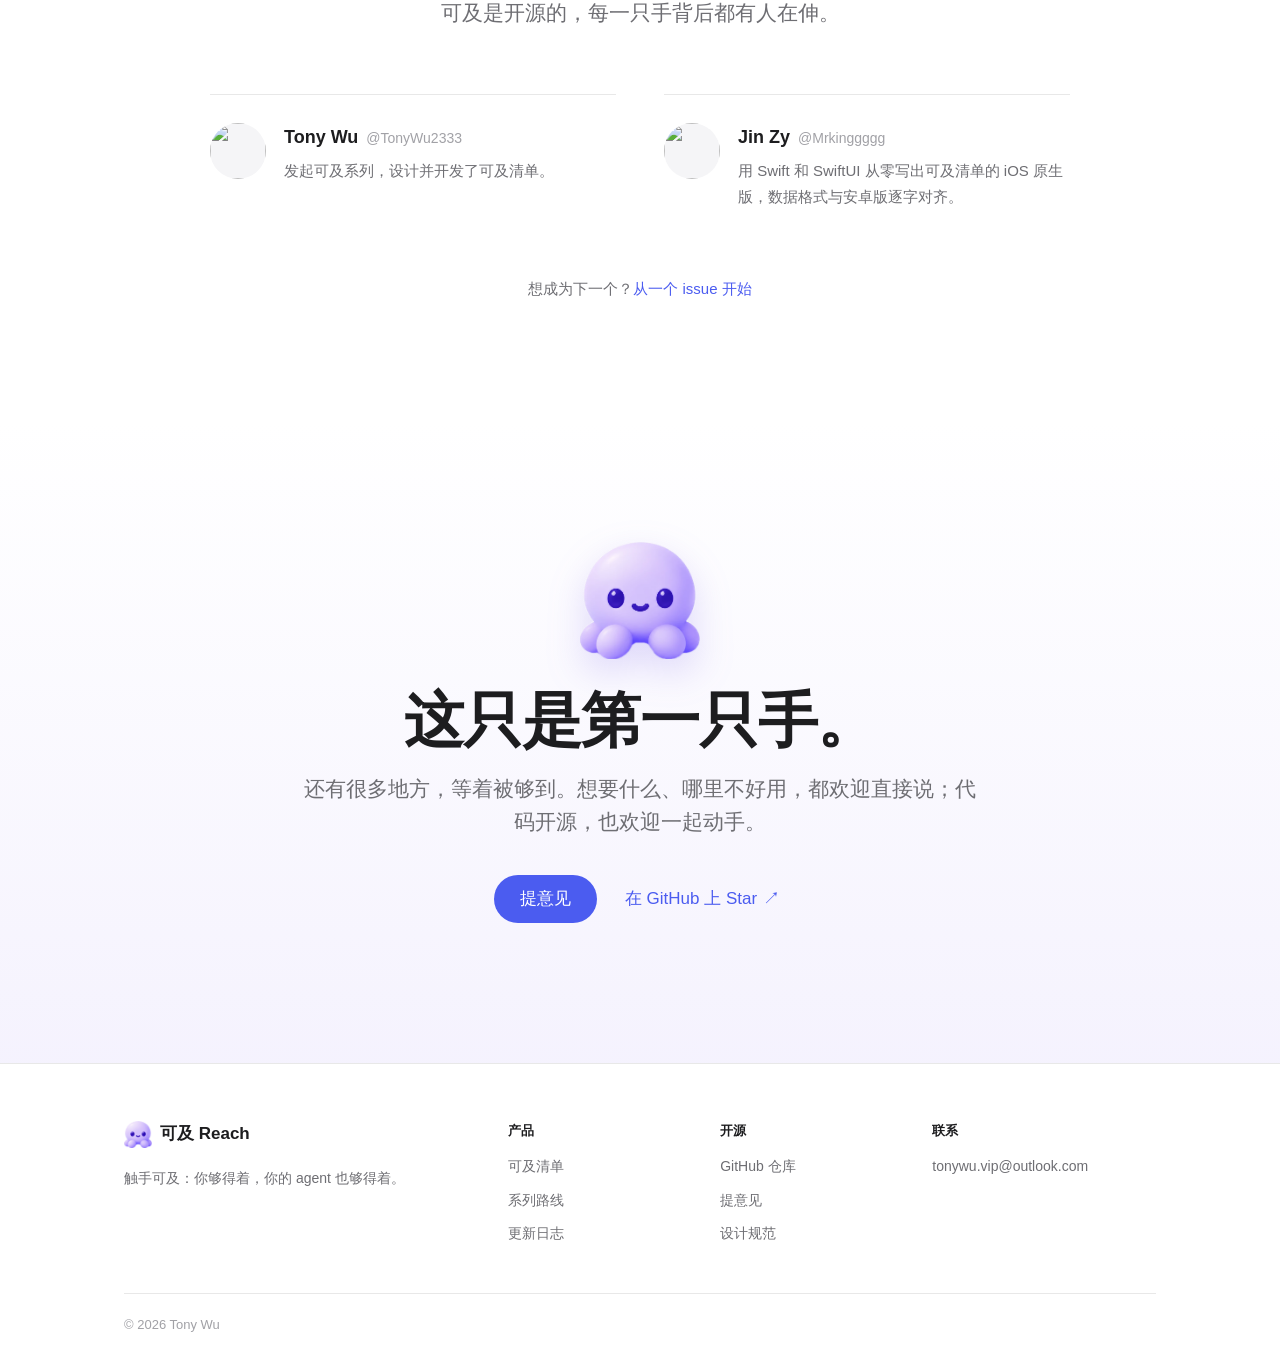
==== commit 48149020: "Use the new Skill and Flow icons Replace the hand-drawn SVG icons for Reach Skill and Reach Flow wit" ====
--- a/index.html
+++ b/index.html
@@ -29,30 +29,6 @@
 </head>
 <body>
 
-<!-- Mascot + family icons. Every icon: pastel object, lavender octopus peeking over its top-right corner. -->
-<svg width="0" height="0" style="position:absolute" aria-hidden="true">
-  <defs>
-    <linearGradient id="g-violet" x1="0" y1="0" x2="1" y2="1"><stop offset="0" stop-color="#E2D5FF"/><stop offset="1" stop-color="#9A72F6"/></linearGradient>
-    <linearGradient id="g-blue" x1="0" y1="0" x2="1" y2="1"><stop offset="0" stop-color="#C6DCFF"/><stop offset="1" stop-color="#5893F4"/></linearGradient>
-    <symbol id="i-skill" viewBox="0 0 120 120">
-      <ellipse cx="56" cy="102" rx="26" ry="4" fill="#8B5CF6" opacity=".18"/>
-      <rect x="28" y="40" width="56" height="56" rx="18" fill="url(#g-violet)"/>
-      <rect x="35" y="47" width="42" height="42" rx="13" fill="#F6F1FF" opacity=".55"/>
-      <path d="M59 50 45 71h11l-3 15 15-22H57z" fill="#fff" stroke="#8B5CF6" stroke-width="3" stroke-linejoin="round"/>
-      <image href="assets/octo-front.png" x="59" y="6" width="44" height="43"/>
-    </symbol>
-    <symbol id="i-flow" viewBox="0 0 120 120">
-      <ellipse cx="56" cy="102" rx="28" ry="4" fill="#3B82F6" opacity=".18"/>
-      <path d="M42 60v12a8 8 0 0 0 8 8h6" fill="none" stroke="#9CC2FF" stroke-width="7" stroke-linecap="round"/>
-      <rect x="27" y="40" width="32" height="24" rx="8" fill="url(#g-blue)"/>
-      <rect x="54" y="70" width="32" height="24" rx="8" fill="url(#g-blue)"/>
-      <rect x="33" y="47" width="14" height="5" rx="2.5" fill="#EFF6FF"/>
-      <rect x="60" y="77" width="14" height="5" rx="2.5" fill="#EFF6FF"/>
-      <image href="assets/octo-front.png" x="52" y="6" width="40" height="39"/>
-    </symbol>
-  </defs>
-</svg>
-
 <header class="nav" id="top">
   <div class="wrap nav-in">
     <a class="brand" href="#top" aria-label="可及首页">
@@ -95,8 +71,8 @@
     <a class="orb" href="#family"    style="--a:240deg; --c:#9B87F5"><span class="icon"><img src="assets/saved-icon.png" alt=""></span><b>收藏</b></a>
     <a class="orb" href="#family"    style="--a:300deg; --c:#9B87F5"><span class="icon"><img src="assets/team-icon.png" alt=""></span><b>协作</b></a>
     <a class="orb" href="#family"    style="--a:0deg; --c:#9B87F5"><span class="icon"><img src="assets/notes-icon.png" alt=""></span><b>知识库</b></a>
-    <a class="orb" href="#family"    style="--a:60deg; --c:#8B5CF6"><span class="icon"><svg viewBox="0 0 120 120"><use href="#i-skill"/></svg></span><b>Skill</b></a>
-    <a class="orb" href="#family"    style="--a:120deg; --c:#3B82F6"><span class="icon"><svg viewBox="0 0 120 120"><use href="#i-flow"/></svg></span><b>工作流</b></a>
+    <a class="orb" href="#family"    style="--a:60deg; --c:#9B87F5"><span class="icon"><img src="assets/skill-icon.png" alt=""></span><b>Skill</b></a>
+    <a class="orb" href="#family"    style="--a:120deg; --c:#9B87F5"><span class="icon"><img src="assets/flow-icon.png" alt=""></span><b>工作流</b></a>
   </div>
 </section>
 
@@ -258,13 +234,13 @@
         <span class="status">规划中</span>
       </div>
       <div class="lu">
-        <span class="icon"><svg viewBox="0 0 120 120"><use href="#i-skill"/></svg></span>
+        <span class="icon"><img src="assets/skill-icon.png" alt=""></span>
         <h3>可及 Skill</h3>
         <p>管理装给 agent 的 skill，多台机器一处看全</p>
         <span class="status">规划中</span>
       </div>
       <div class="lu">
-        <span class="icon"><svg viewBox="0 0 120 120"><use href="#i-flow"/></svg></span>
+        <span class="icon"><img src="assets/flow-icon.png" alt=""></span>
         <h3>可及工作流</h3>
         <p>把重复的步骤串成流程，agent 负责跑</p>
         <span class="status">规划中</span>
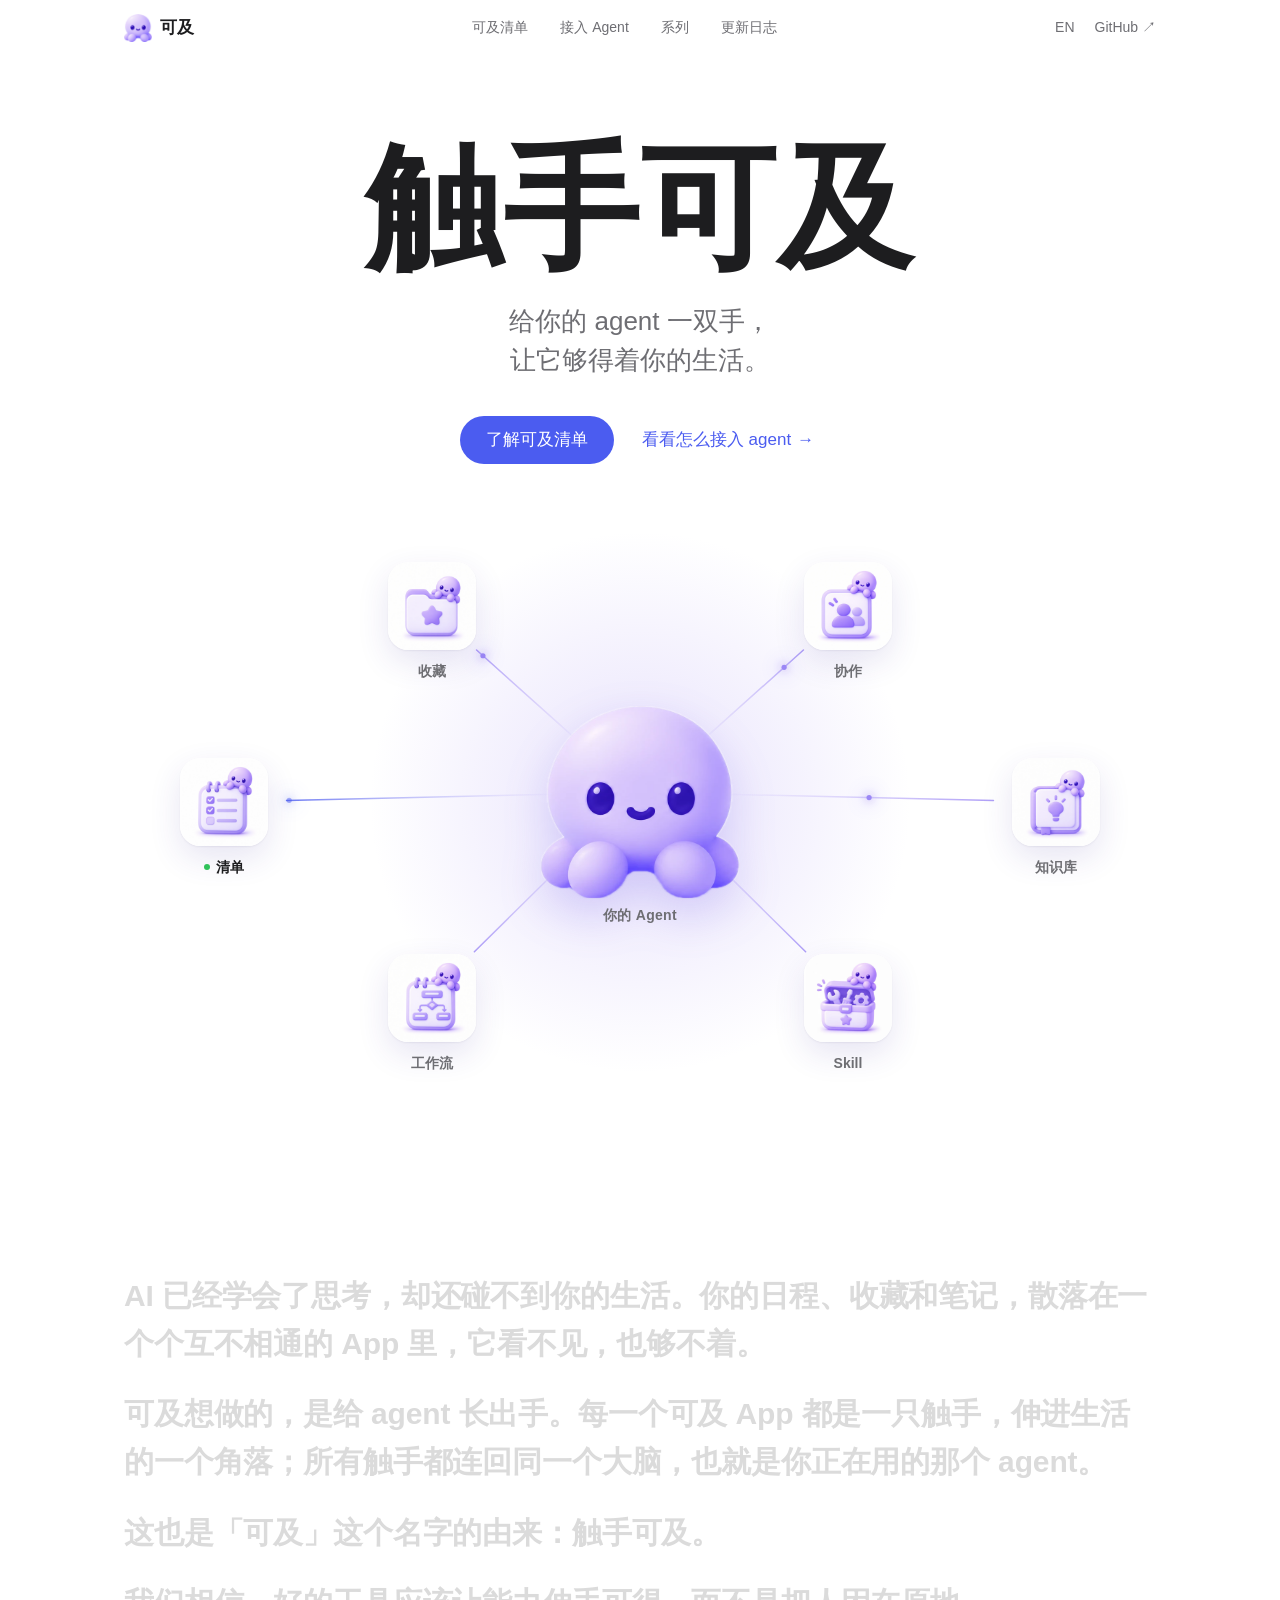
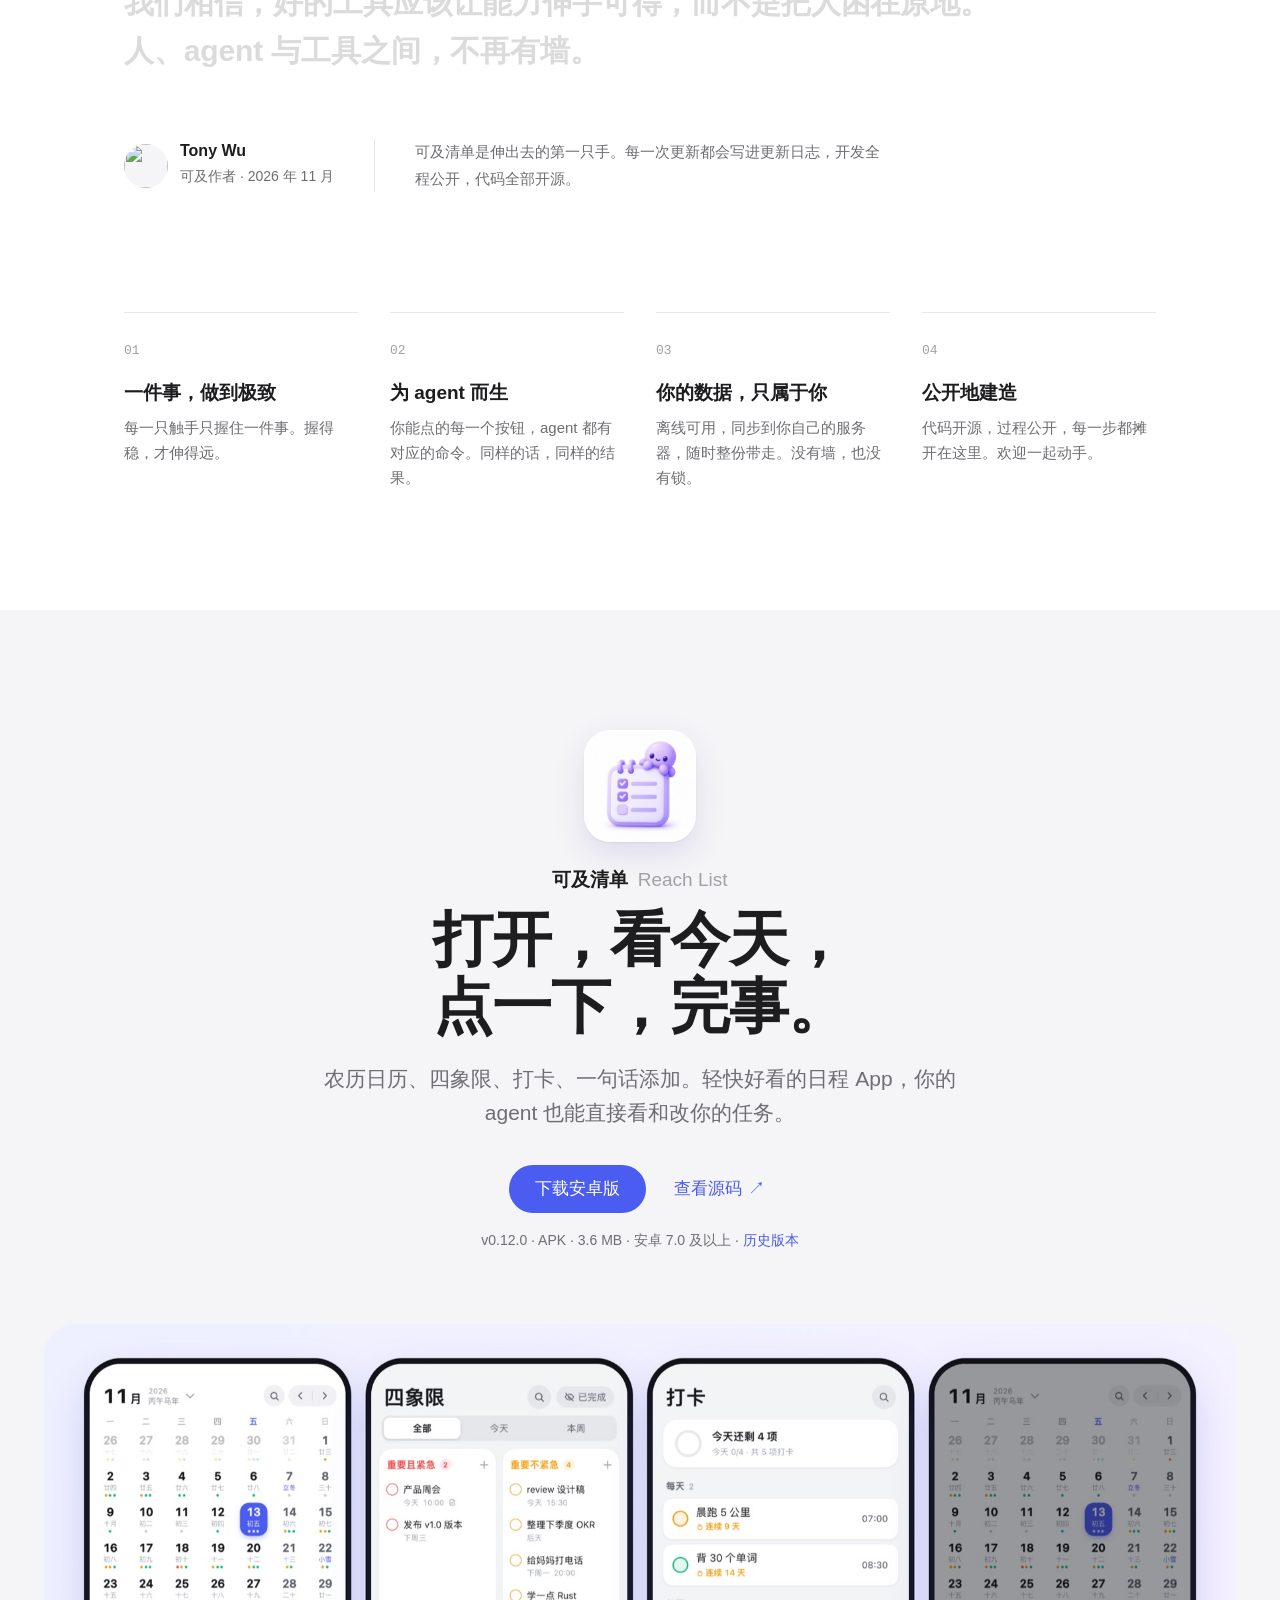
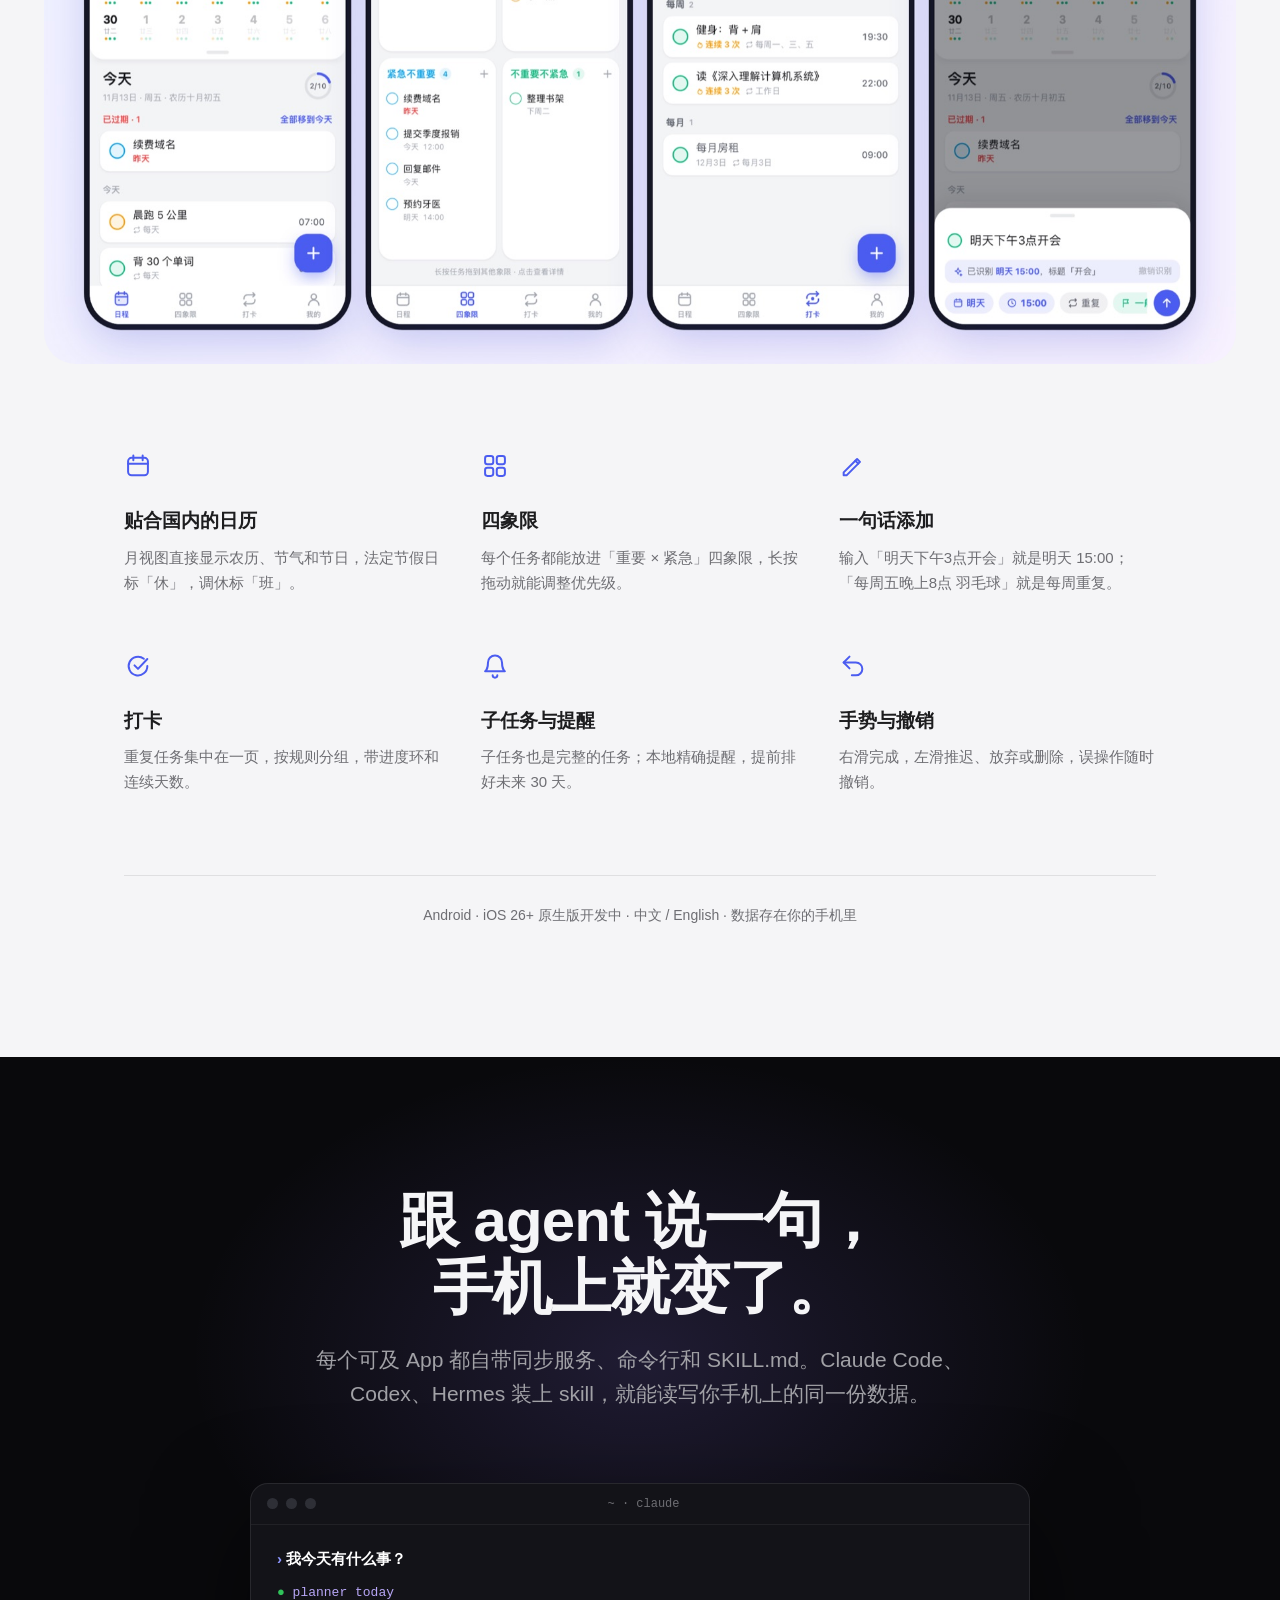
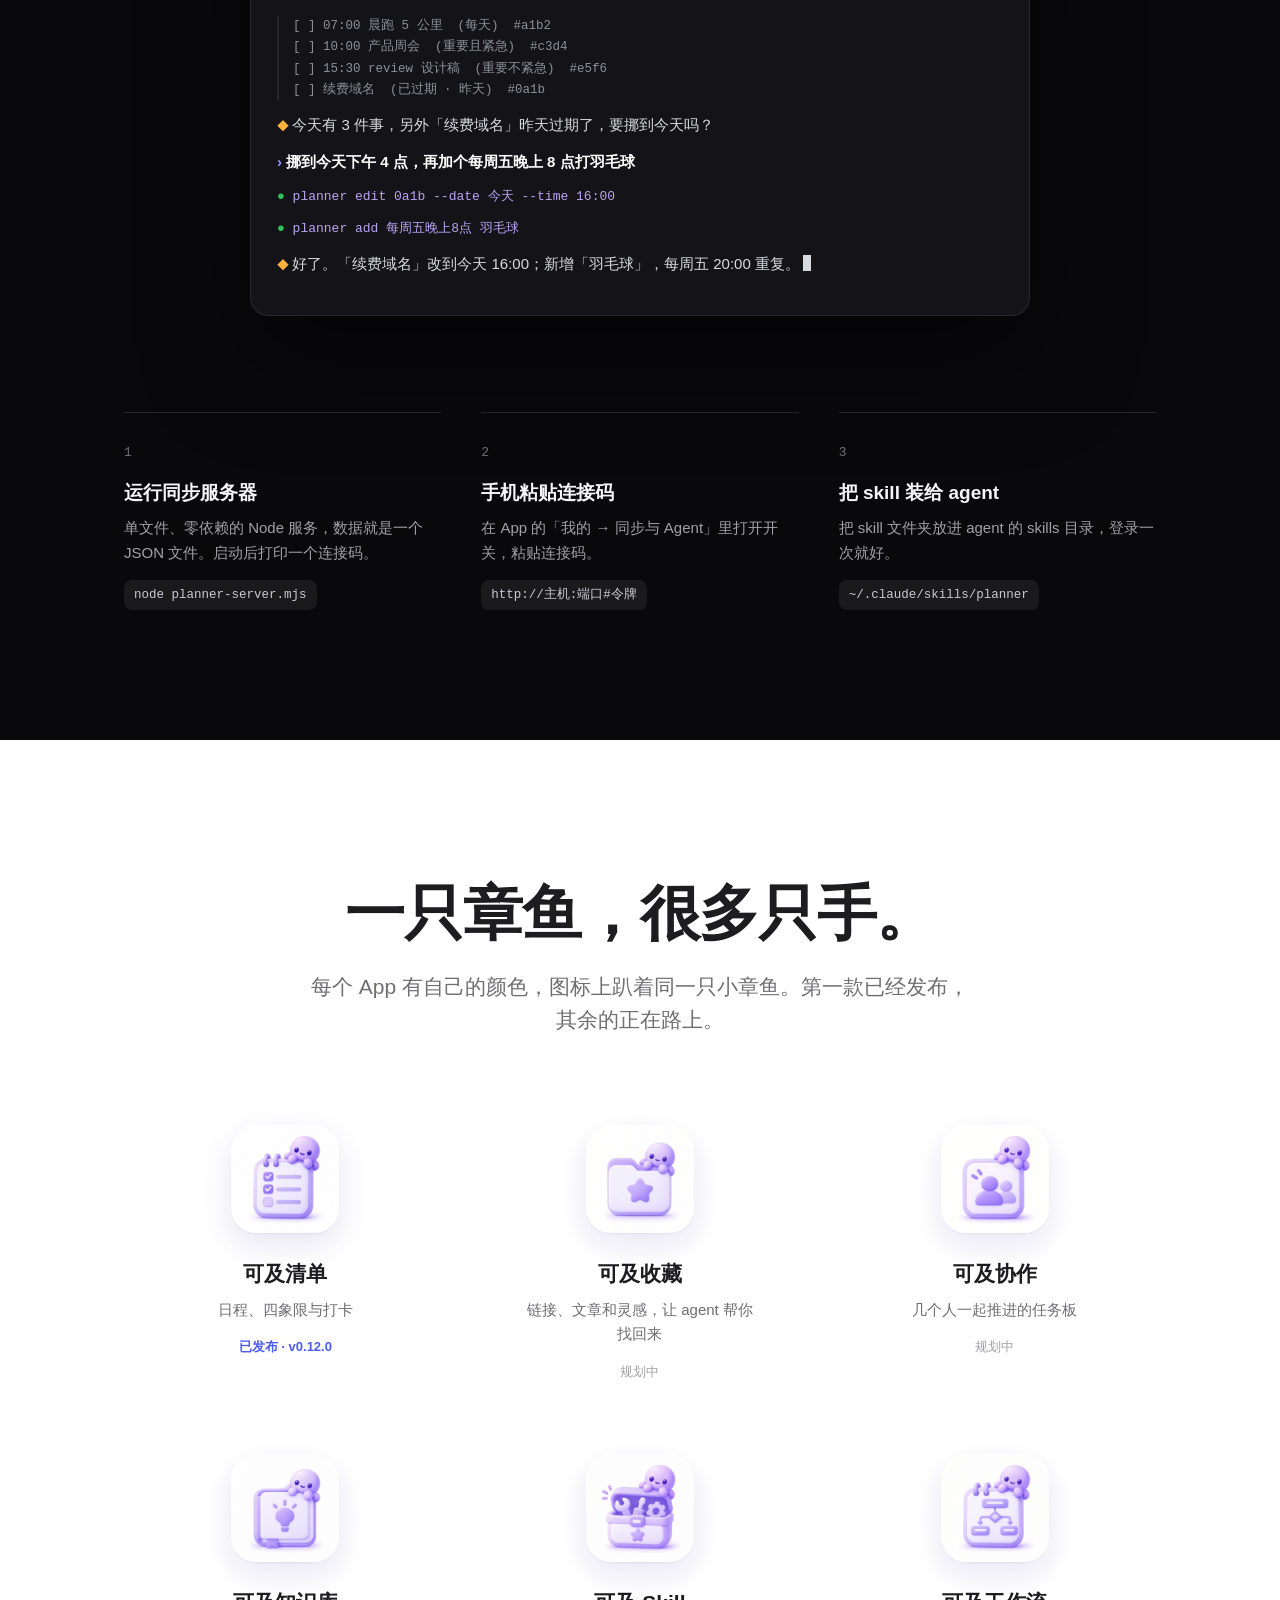
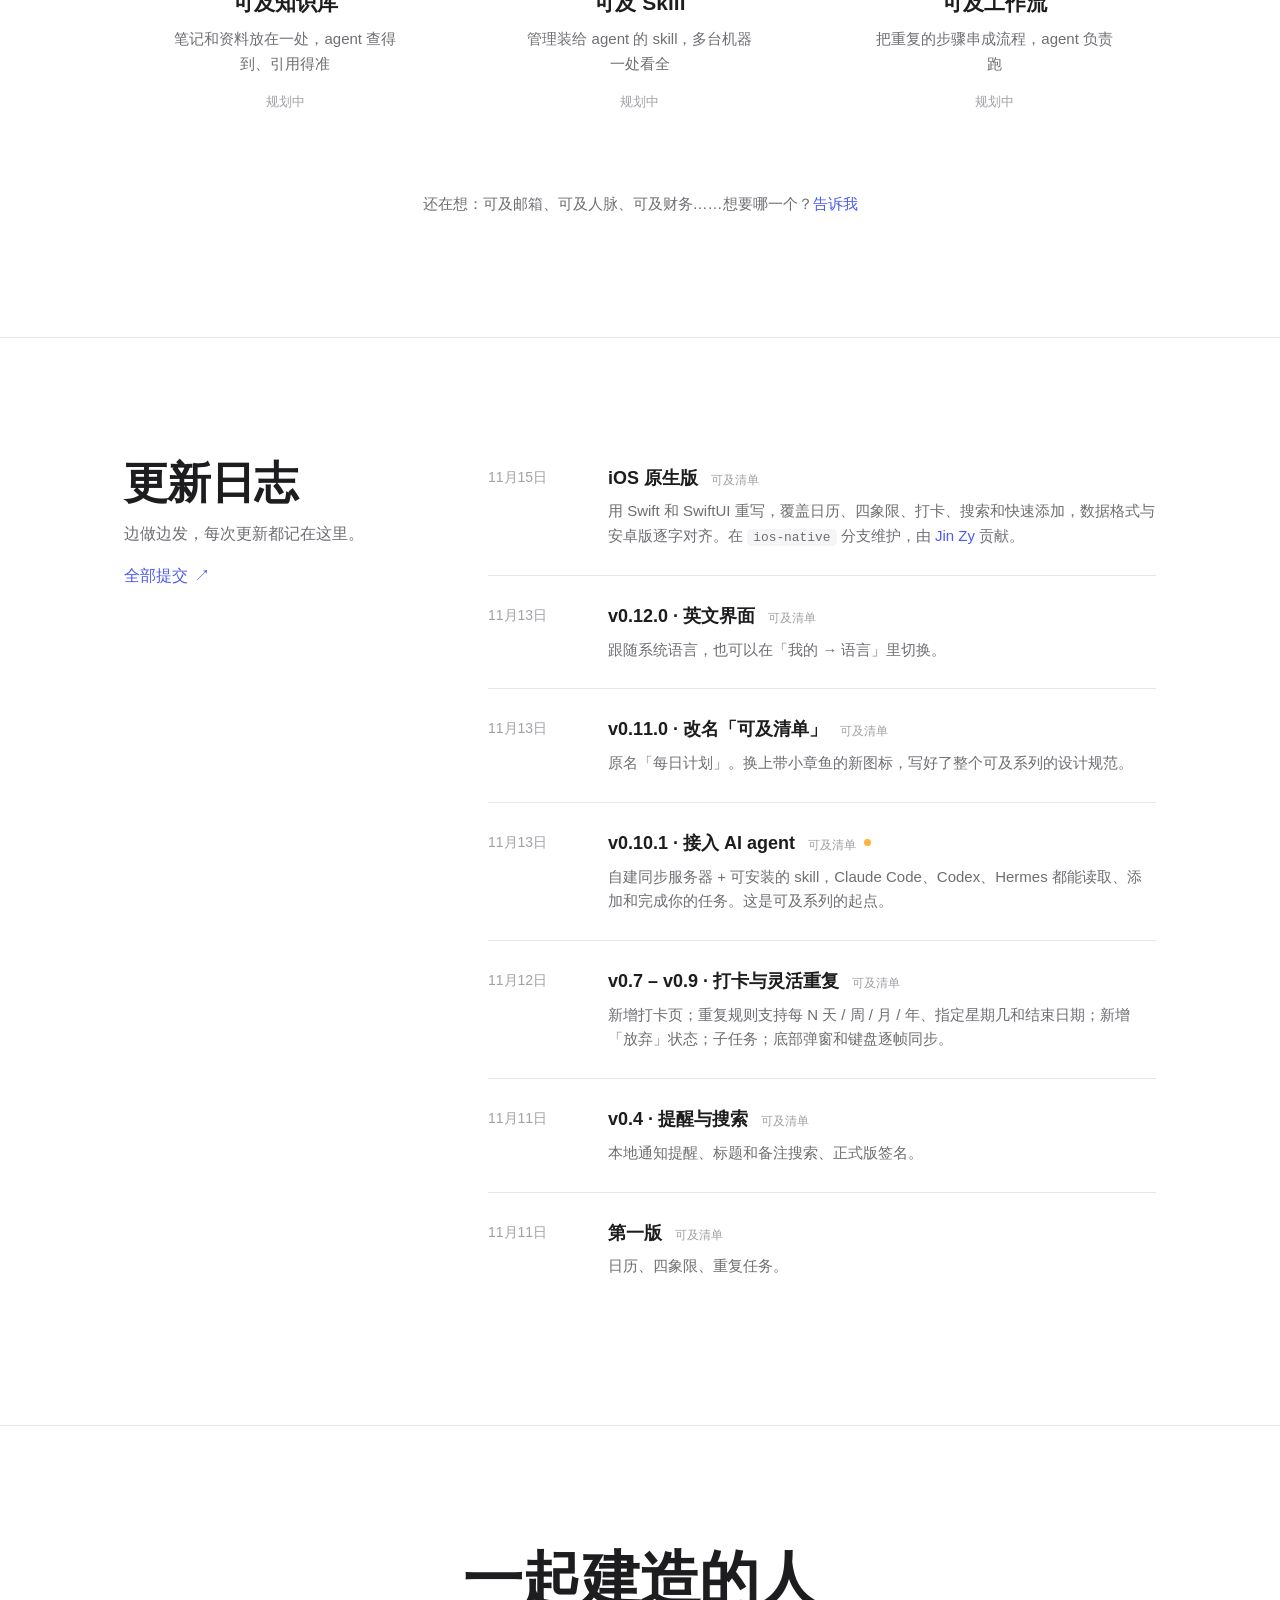
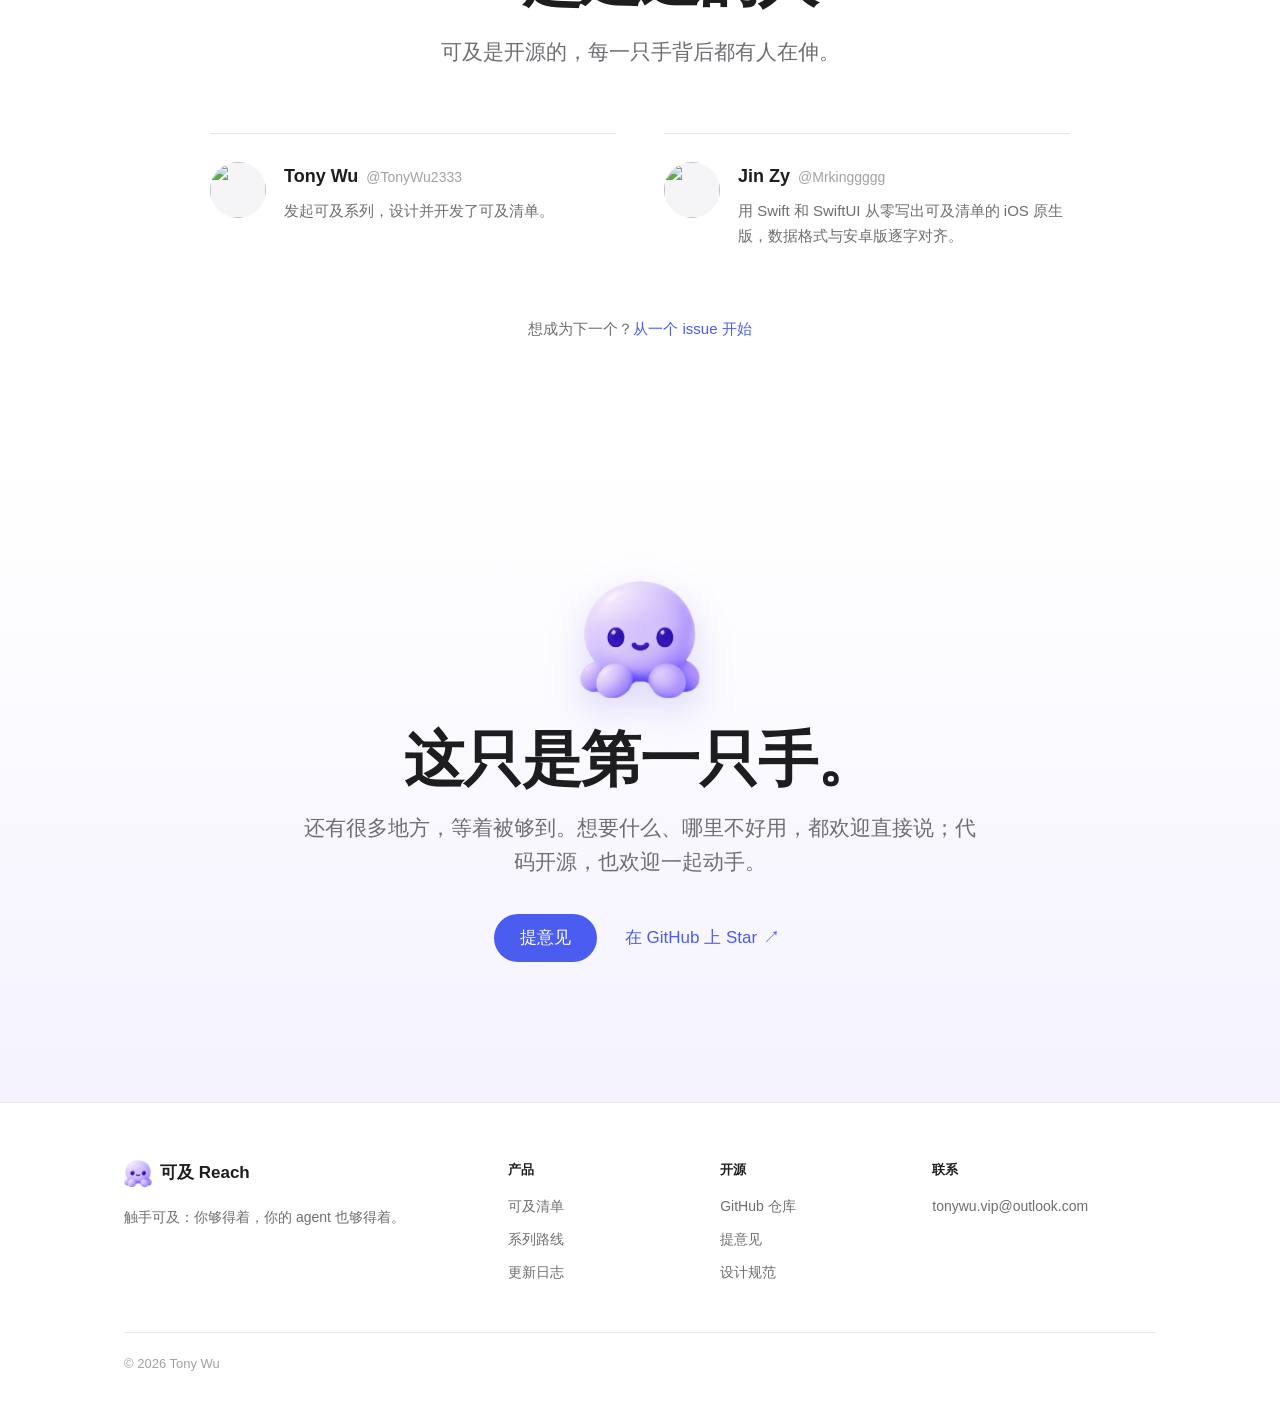
==== commit eb2b9abb: "Add an Android download button to the Reach List section" ====
--- a/index.html
+++ b/index.html
@@ -25,7 +25,7 @@
 </script>
 <link rel="alternate" hreflang="zh-CN" href="./">
 <link rel="alternate" hreflang="en" href="en/">
-<link rel="stylesheet" href="style.css?v=15">
+<link rel="stylesheet" href="style.css?v=16">
 </head>
 <body>
 
@@ -111,9 +111,10 @@
       <h2>打开，看今天，<br>点一下，完事。</h2>
       <p class="lead">农历日历、四象限、打卡、一句话添加。轻快好看的日程 App，你的 agent 也能直接看和改你的任务。</p>
       <div class="product-cta">
-        <a class="btn btn-primary" href="https://github.com/TonyWu2333/reachlist" target="_blank" rel="noopener">查看源码</a>
-        <a class="btn btn-text" href="https://github.com/TonyWu2333/reachlist#-安装" target="_blank" rel="noopener">安装说明 <span aria-hidden="true">↗</span></a>
-      </div>
+        <a class="btn btn-primary" href="https://github.com/TonyWu2333/reachlist/releases/download/v0.12.0/reachlist-v0.12.0.apk">下载安卓版</a>
+        <a class="btn btn-text" href="https://github.com/TonyWu2333/reachlist" target="_blank" rel="noopener">查看源码 <span aria-hidden="true">↗</span></a>
+      </div>
+      <p class="cta-meta">v0.12.0 · APK · 3.6 MB · 安卓 7.0 及以上 · <a href="https://github.com/TonyWu2333/reachlist/releases" target="_blank" rel="noopener">历史版本</a></p>
     </div>
   </div>
 
--- a/style.css
+++ b/style.css
@@ -72,6 +72,8 @@
 .btn-text { padding: 0 6px; color: var(--accent); }
 .btn-text:hover span { transform: translateX(3px); }
 .btn-text span { display: inline-block; transition: transform .2s var(--ease); }
+.cta-meta { margin-top: 16px; font-size: 14px; color: var(--text-2); }
+.cta-meta a { color: var(--accent); }
 .hero-cta, .product-cta { display: flex; justify-content: center; align-items: center; flex-wrap: wrap; gap: 14px 22px; margin-top: 36px; }
 
 /* ---------- Hero ---------- */
